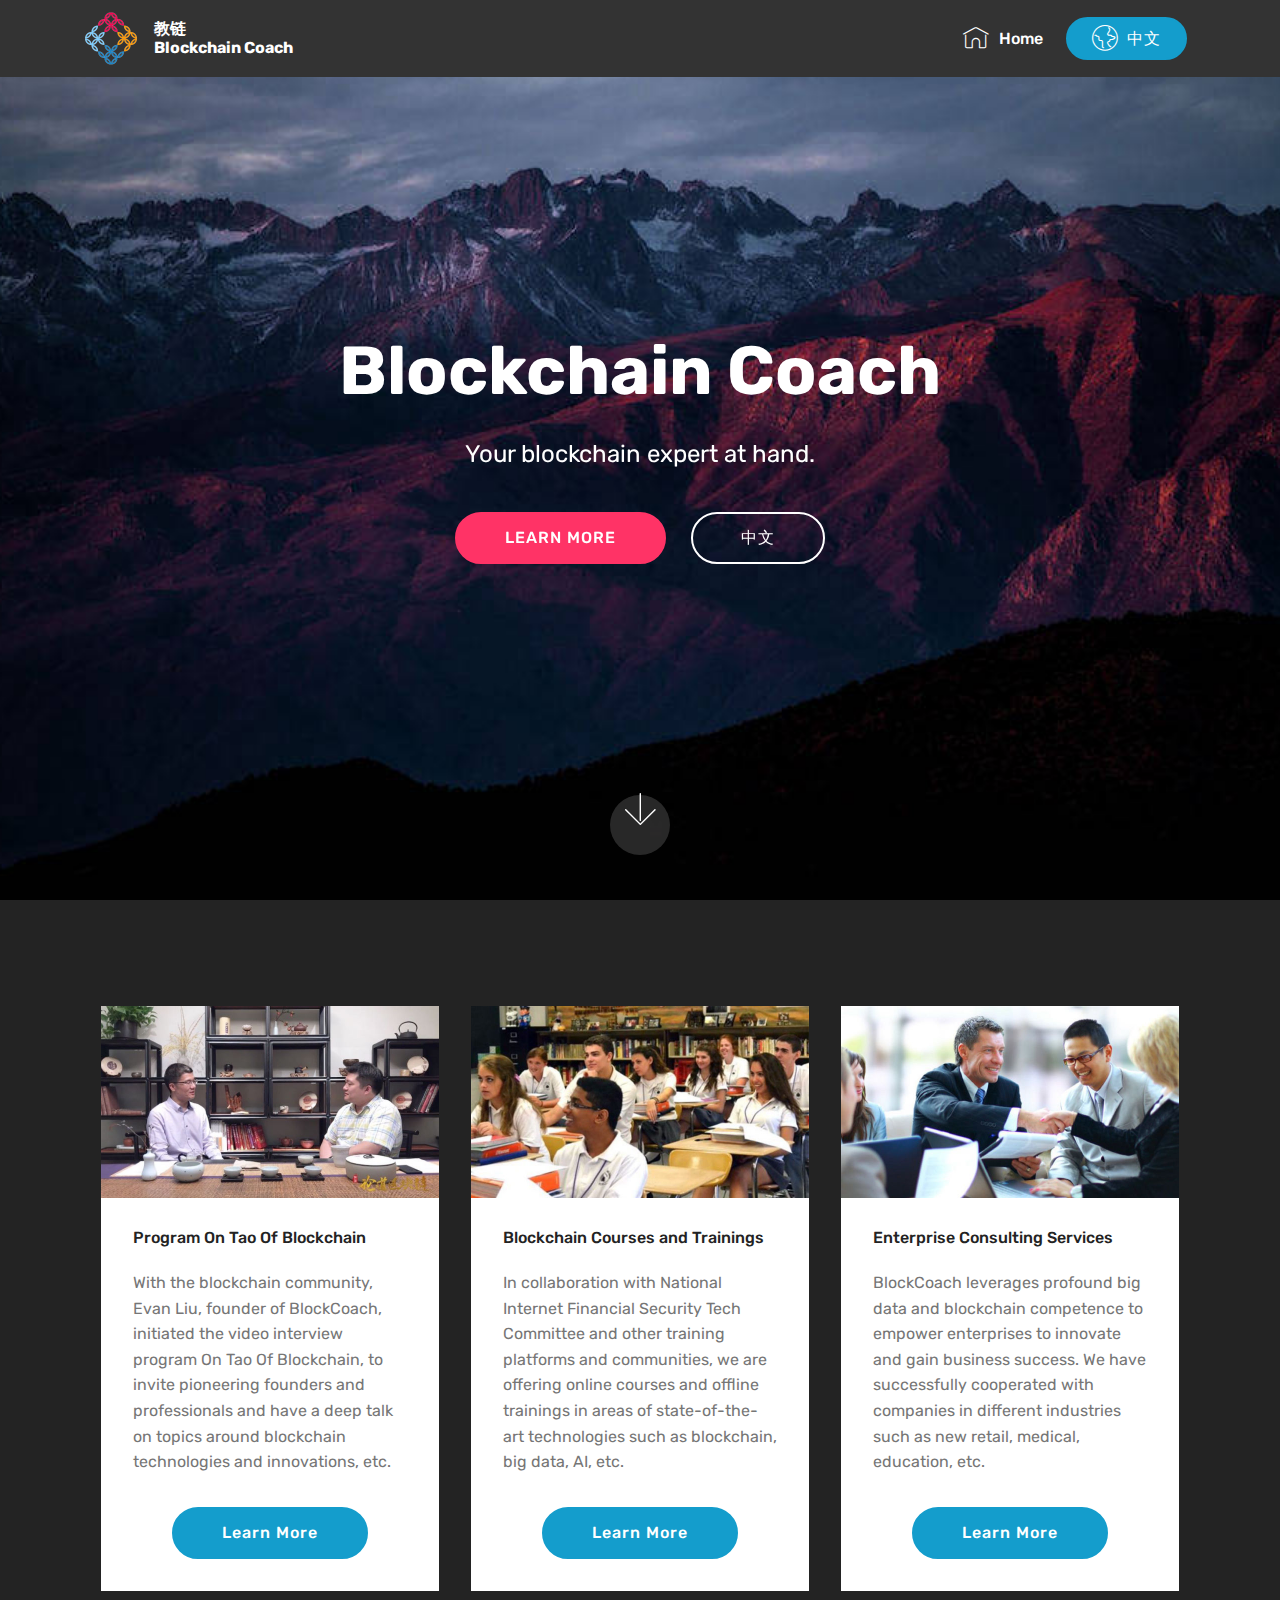
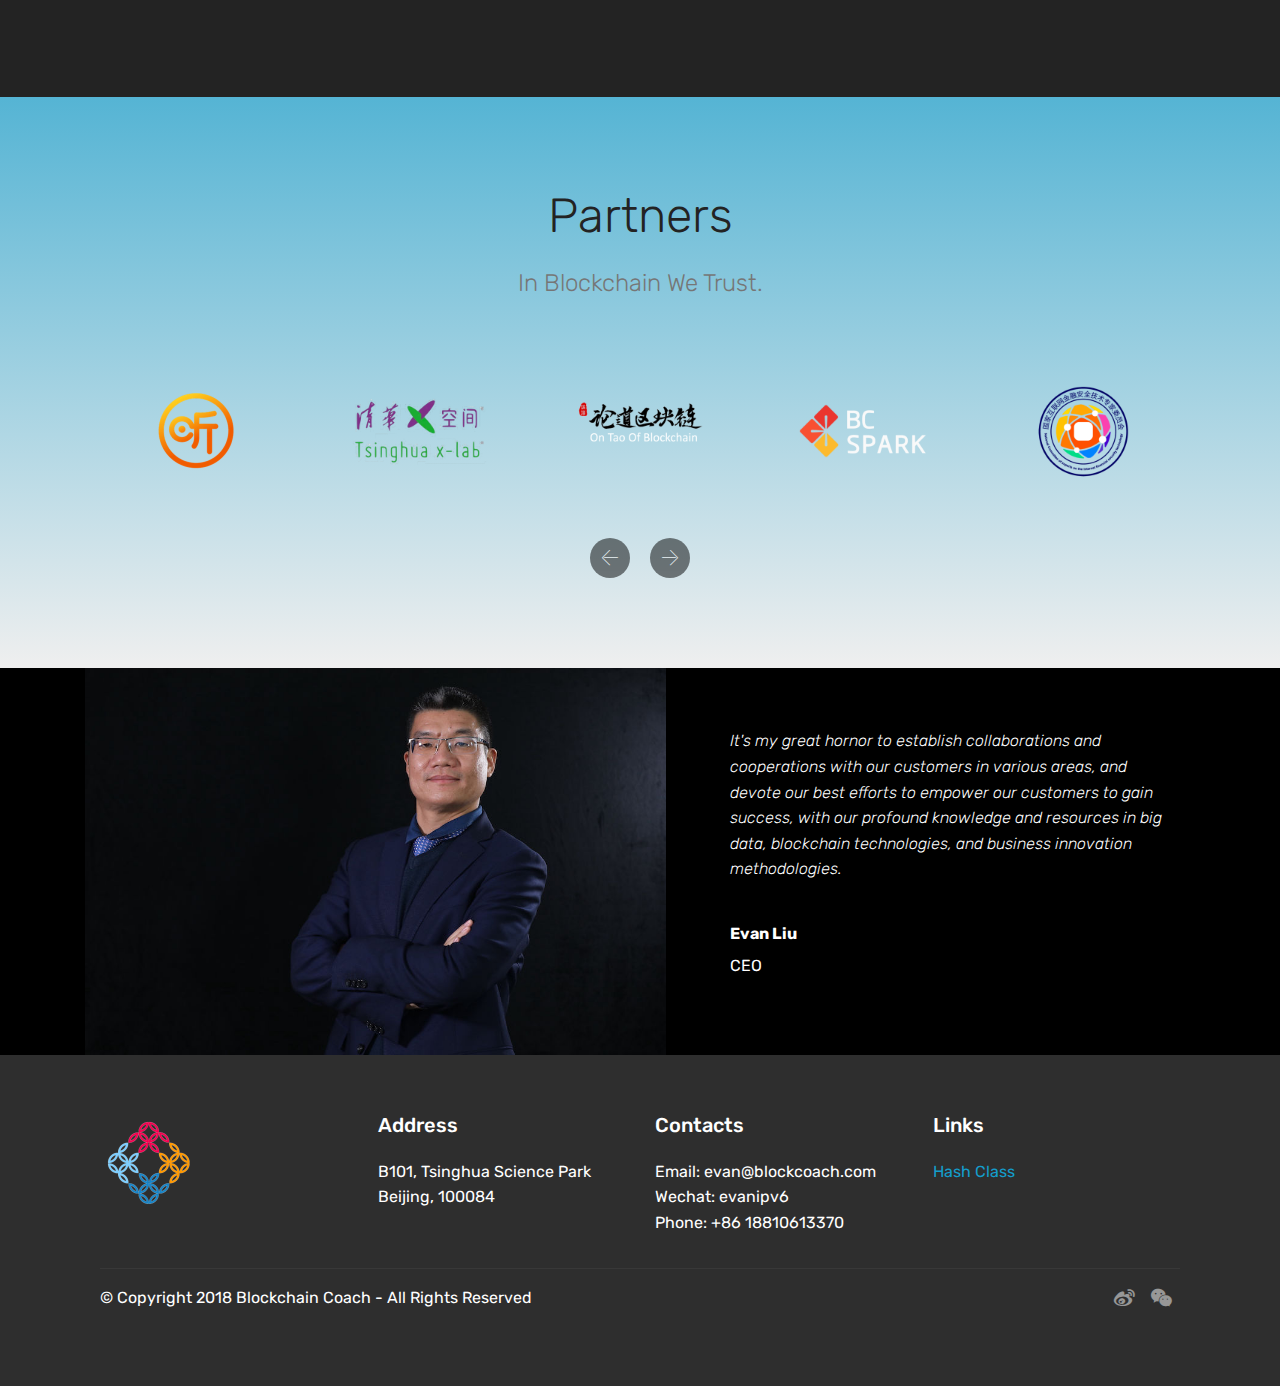
==== index.html @ 4bdc853c "增加肖飒论道访谈" ====
<!DOCTYPE html>
<html >
<head>
  <!-- Site made with Mobirise Website Builder v4.8.8, https://mobirise.com -->
  <meta charset="UTF-8">
  <meta http-equiv="X-UA-Compatible" content="IE=edge">
  <meta name="generator" content="Mobirise v4.8.8, mobirise.com">
  <meta name="viewport" content="width=device-width, initial-scale=1, minimum-scale=1">
  <link rel="shortcut icon" href="assets/images/blockcoach-122x122.png" type="image/x-icon">
  <meta name="description" content="Blockchain Coach">
  <title>BlockCoach</title>
  <link rel="stylesheet" href="assets/web/assets/mobirise-icons/mobirise-icons.css">
  <link rel="stylesheet" href="assets/tether/tether.min.css">
  <link rel="stylesheet" href="assets/bootstrap/css/bootstrap.min.css">
  <link rel="stylesheet" href="assets/bootstrap/css/bootstrap-grid.min.css">
  <link rel="stylesheet" href="assets/bootstrap/css/bootstrap-reboot.min.css">
  <link rel="stylesheet" href="assets/socicon/css/styles.css">
  <link rel="stylesheet" href="assets/dropdown/css/style.css">
  <link rel="stylesheet" href="assets/theme/css/style.css">
  <link rel="stylesheet" href="assets/mobirise/css/mbr-additional.css" type="text/css">
  
  
  
</head>
<body>
  <section class="menu cid-qTkzRZLJNu" once="menu" id="menu1-0">

    

    <nav class="navbar navbar-expand beta-menu navbar-dropdown align-items-center navbar-fixed-top navbar-toggleable-sm">
        <button class="navbar-toggler navbar-toggler-right" type="button" data-toggle="collapse" data-target="#navbarSupportedContent" aria-controls="navbarSupportedContent" aria-expanded="false" aria-label="Toggle navigation">
            <div class="hamburger">
                <span></span>
                <span></span>
                <span></span>
                <span></span>
            </div>
        </button>
        <div class="menu-logo">
            <div class="navbar-brand">
                <span class="navbar-logo">
                    <a href="http://blockcoach.com">
                         <img src="assets/images/blockcoach-122x122.png" alt="BlockCoach" title="" style="height: 3.8rem;">
                    </a>
                </span>
                <span class="navbar-caption-wrap"><a class="navbar-caption text-white display-4" href="http://blockcoach.com">教链<br>Blockchain Coach</a></span>
            </div>
        </div>
        <div class="collapse navbar-collapse" id="navbarSupportedContent">
            <ul class="navbar-nav nav-dropdown" data-app-modern-menu="true"><li class="nav-item">
                    <a class="nav-link link text-white display-4" href="index.html">
                        <span class="mbri-home mbr-iconfont mbr-iconfont-btn"></span>
                        Home</a>
                </li></ul>
            <div class="navbar-buttons mbr-section-btn"><a class="btn btn-sm btn-primary display-4" href="index_cn.html"><span class="mbri-globe mbr-iconfont mbr-iconfont-btn"></span>中文</a></div>
        </div>
    </nav>
</section>

<section class="engine"><a href="https://mobirise.info/p">web templates free download</a></section><section class="cid-qTkA127IK8 mbr-fullscreen mbr-parallax-background" id="header2-1">

    

    

    <div class="container align-center">
        <div class="row justify-content-md-center">
            <div class="mbr-white col-md-10">
                <h1 class="mbr-section-title mbr-bold pb-3 mbr-fonts-style display-1">
                    Blockchain Coach</h1>
                
                <p class="mbr-text pb-3 mbr-fonts-style display-5">
                    Your blockchain expert at hand.<br></p>
                <div class="mbr-section-btn"><a class="btn btn-md btn-secondary display-4" href="more.html">LEARN MORE</a>  <a class="btn btn-md btn-white-outline display-4" href="index_cn.html">中文</a></div>
            </div>
        </div>
    </div>
    <div class="mbr-arrow hidden-sm-down" aria-hidden="true">
        <a href="#next">
            <i class="mbri-down mbr-iconfont"></i>
        </a>
    </div>
</section>

<section class="features3 cid-rcz22Unw4B" id="features3-8">

    

    
    <div class="container">
        <div class="media-container-row">
            <div class="card p-3 col-12 col-md-6 col-lg-4">
                <div class="card-wrapper">
                    <div class="card-img">
                        <img src="assets/images/01ontao-676x384.jpg" alt="Mobirise" title="">
                    </div>
                    <div class="card-box">
                        <h4 class="card-title mbr-fonts-style display-7">Program On Tao Of Blockchain</h4>
                        <p class="mbr-text mbr-fonts-style display-7">With the blockchain community, Evan Liu, founder of BlockCoach, initiated the video interview program On Tao Of Blockchain, to invite pioneering founders and professionals and have a deep talk on topics around blockchain technologies and innovations, etc.</p>
                    </div>
                    <div class="mbr-section-btn text-center"><a href="more.html#content4-12" class="btn btn-primary display-4">
                            Learn More
                        </a></div>
                </div>
            </div>

            <div class="card p-3 col-12 col-md-6 col-lg-4">
                <div class="card-wrapper">
                    <div class="card-img">
                        <img src="assets/images/02training-676x384.jpg" alt="Mobirise" title="">
                    </div>
                    <div class="card-box">
                        <h4 class="card-title mbr-fonts-style display-7">
                            Blockchain Courses and Trainings</h4>
                        <p class="mbr-text mbr-fonts-style display-7">
                            In collaboration with National Internet Financial Security Tech Committee and other training platforms and communities, we are offering online courses and offline trainings in areas of state-of-the-art technologies such as blockchain, big data, AI, etc.</p>
                    </div>
                    <div class="mbr-section-btn text-center"><a href="more.html#content4-10" class="btn btn-primary display-4">
                            Learn More
                        </a></div>
                </div>
            </div>

            <div class="card p-3 col-12 col-md-6 col-lg-4">
                <div class="card-wrapper">
                    <div class="card-img">
                        <img src="assets/images/03enterprise-676x384.jpg" alt="Mobirise" title="">
                    </div>
                    <div class="card-box">
                        <h4 class="card-title mbr-fonts-style display-7">
                            Enterprise Consulting Services</h4>
                        <p class="mbr-text mbr-fonts-style display-7">
                            BlockCoach leverages profound big data and blockchain competence to empower enterprises to innovate and gain business success. We have successfully cooperated with companies in different industries such as new retail, medical, education, etc.</p>
                    </div>
                    <div class="mbr-section-btn text-center"><a href="more.html" class="btn btn-primary display-4">
                            Learn More
                        </a></div>
                </div>
            </div>

            
        </div>
    </div>
</section>

<section class="clients cid-rcyDO55nm2" id="clients-4">
      

    
        <div class="container mb-5">
            <div class="media-container-row">
                <div class="col-12 align-center">
                    <h2 class="mbr-section-title pb-3 mbr-fonts-style display-2">Partners</h2>
                    <h3 class="mbr-section-subtitle mbr-light mbr-fonts-style display-5">
                        In Blockchain We Trust.</h3>
                </div>
            </div>
        </div>

    <div class="container">
        <div class="carousel slide" data-ride="carousel" role="listbox">
            <div class="carousel-inner" data-visible="5">
                
                
                
                
                
            <div class="carousel-item ">
                    <div class="media-container-row">
                        <div class="col-md-12">
                            <div class="wrap-img ">
                                <img src="assets/images/tingting-300x300.png" class="img-responsive clients-img" alt="" title="">
                            </div>
                        </div>
                    </div>
                </div><div class="carousel-item ">
                    <div class="media-container-row">
                        <div class="col-md-12">
                            <div class="wrap-img ">
                                <img src="assets/images/thuxlab-400x400.png" class="img-responsive clients-img" alt="" title="">
                            </div>
                        </div>
                    </div>
                </div><div class="carousel-item ">
                    <div class="media-container-row">
                        <div class="col-md-12">
                            <div class="wrap-img ">
                                <img src="assets/images/ontao-1-400x400.png" class="img-responsive clients-img" alt="" title="">
                            </div>
                        </div>
                    </div>
                </div><div class="carousel-item ">
                    <div class="media-container-row">
                        <div class="col-md-12">
                            <div class="wrap-img ">
                                <img src="assets/images/bcspark-400x400.png" class="img-responsive clients-img" alt="" title="">
                            </div>
                        </div>
                    </div>
                </div><div class="carousel-item ">
                    <div class="media-container-row">
                        <div class="col-md-12">
                            <div class="wrap-img ">
                                <img src="assets/images/ifcert-1-400x400.png" class="img-responsive clients-img" alt="" title="">
                            </div>
                        </div>
                    </div>
                </div></div>
            <div class="carousel-controls">
                <a data-app-prevent-settings="" class="carousel-control carousel-control-prev" role="button" data-slide="prev">
                    <span aria-hidden="true" class="mbri-left mbr-iconfont"></span>
                    <span class="sr-only">Previous</span>
                </a>
                <a data-app-prevent-settings="" class="carousel-control carousel-control-next" role="button" data-slide="next">
                    <span aria-hidden="true" class="mbri-right mbr-iconfont"></span>
                    <span class="sr-only">Next</span>
                </a>
            </div>
        </div>
    </div>
</section>

<section class="testimonials2 cid-rcyYnuJKET" id="testimonials2-6">

    

    

    <div class="container">
        <div class="media-container-row">
            <div class="mbr-figure pr-lg-5" style="width: 130%;">
              <img src="assets/images/evan-960x640.jpg" alt="" title="">
            </div>
            <div class="media-content px-3 align-self-center mbr-white py-2">
                    <p class="mbr-text testimonial-text mbr-fonts-style display-7">It's my great hornor to establish collaborations and cooperations with our customers in various areas, and devote our best efforts to empower our customers to gain success, with our profound knowledge and resources in big data, blockchain technologies, and business innovation methodologies.</p>
                    <p class="mbr-author-name pt-4 mb-2 mbr-fonts-style display-7">
                       Evan Liu</p>
                    <p class="mbr-author-desc mbr-fonts-style display-7">
                       CEO</p>
            </div>
        </div>
    </div>
</section>

<section class="cid-qTkAaeaxX5" id="footer1-2">

    

    

    <div class="container">
        <div class="media-container-row content text-white">
            <div class="col-12 col-md-3">
                <div class="media-wrap">
                    <a href="https://mobirise.com/">
                        <img src="assets/images/blockcoach-192x192.png" alt="Mobirise" title="">
                    </a>
                </div>
            </div>
            <div class="col-12 col-md-3 mbr-fonts-style display-7">
                <h5 class="pb-3">
                    Address
                </h5>
                <p class="mbr-text">B101, Tsinghua Science Park<br>Beijing, 100084</p>
            </div>
            <div class="col-12 col-md-3 mbr-fonts-style display-7">
                <h5 class="pb-3">
                    Contacts
                </h5>
                <p class="mbr-text">
                    Email: evan@blockcoach.com
                    <br>Wechat: evanipv6<br>Phone: +86 18810613370</p>
            </div>
            <div class="col-12 col-md-3 mbr-fonts-style display-7">
                <h5 class="pb-3">
                    Links
                </h5>
                <p class="mbr-text"><a href="https://hashkt.ke.qq.com/">Hash Class</a><br></p>
            </div>
        </div>
        <div class="footer-lower">
            <div class="media-container-row">
                <div class="col-sm-12">
                    <hr>
                </div>
            </div>
            <div class="media-container-row mbr-white">
                <div class="col-sm-6 copyright">
                    <p class="mbr-text mbr-fonts-style display-7">
                        © Copyright 2018 Blockchain Coach - All Rights Reserved
                    </p>
                </div>
                <div class="col-md-6">
                    <div class="social-list align-right">
                        <div class="soc-item">
                            <a href="http://weibo.com/qingyan" target="_blank">
                                <span class="mbr-iconfont mbr-iconfont-social socicon-weibo socicon"></span>
                            </a>
                        </div>
                        <div class="soc-item">
                            <a href="https://mp.weixin.qq.com/s/CL-V1l6Z7elvT5FnzTs03w" target="_blank">
                                <span class="mbr-iconfont mbr-iconfont-social socicon-wechat socicon"></span>
                            </a>
                        </div>
                        
                        
                        
                        
                    </div>
                </div>
            </div>
        </div>
    </div>
</section>


  <script src="assets/web/assets/jquery/jquery.min.js"></script>
  <script src="assets/popper/popper.min.js"></script>
  <script src="assets/tether/tether.min.js"></script>
  <script src="assets/bootstrap/js/bootstrap.min.js"></script>
  <script src="assets/smoothscroll/smooth-scroll.js"></script>
  <script src="assets/touchswipe/jquery.touch-swipe.min.js"></script>
  <script src="assets/parallax/jarallax.min.js"></script>
  <script src="assets/bootstrapcarouselswipe/bootstrap-carousel-swipe.js"></script>
  <script src="assets/mbr-clients-slider/mbr-clients-slider.js"></script>
  <script src="assets/dropdown/js/script.min.js"></script>
  <script src="assets/theme/js/script.js"></script>
  
  
</body>
</html>
---- assets/web/assets/mobirise-icons/mobirise-icons.css ----
@font-face {
  font-family: 'MobiriseIcons';
  src:  url('mobirise-icons.eot?spat4u');
  src:  url('mobirise-icons.eot?spat4u#iefix') format('embedded-opentype'),
    url('mobirise-icons.ttf?spat4u') format('truetype'),
    url('mobirise-icons.woff?spat4u') format('woff'),
    url('mobirise-icons.svg?spat4u#MobiriseIcons') format('svg');
  font-weight: normal;
  font-style: normal;
}

[class^="mbri-"], [class*=" mbri-"] {
  /* use !important to prevent issues with browser extensions that change fonts */
  font-family: MobiriseIcons !important;
  speak: none;
  font-style: normal;
  font-weight: normal;
  font-variant: normal;
  text-transform: none;
  line-height: 1;

  /* Better Font Rendering =========== */
  -webkit-font-smoothing: antialiased;
  -moz-osx-font-smoothing: grayscale;
}

.mbri-add-submenu:before {
  content: "\e900";
}
.mbri-alert:before {
  content: "\e901";
}
.mbri-align-center:before {
  content: "\e902";
}
.mbri-align-justify:before {
  content: "\e903";
}
.mbri-align-left:before {
  content: "\e904";
}
.mbri-align-right:before {
  content: "\e905";
}
.mbri-android:before {
  content: "\e906";
}
.mbri-apple:before {
  content: "\e907";
}
.mbri-arrow-down:before {
  content: "\e908";
}
.mbri-arrow-next:before {
  content: "\e909";
}
.mbri-arrow-prev:before {
  content: "\e90a";
}
.mbri-arrow-up:before {
  content: "\e90b";
}
.mbri-bold:before {
  content: "\e90c";
}
.mbri-bookmark:before {
  content: "\e90d";
}
.mbri-bootstrap:before {
  content: "\e90e";
}
.mbri-briefcase:before {
  content: "\e90f";
}
.mbri-browse:before {
  content: "\e910";
}
.mbri-bulleted-list:before {
  content: "\e911";
}
.mbri-calendar:before {
  content: "\e912";
}
.mbri-camera:before {
  content: "\e913";
}
.mbri-cart-add:before {
  content: "\e914";
}
.mbri-cart-full:before {
  content: "\e915";
}
.mbri-cash:before {
  content: "\e916";
}
.mbri-change-style:before {
  content: "\e917";
}
.mbri-chat:before {
  content: "\e918";
}
.mbri-clock:before {
  content: "\e919";
}
.mbri-close:before {
  content: "\e91a";
}
.mbri-cloud:before {
  content: "\e91b";
}
.mbri-code:before {
  content: "\e91c";
}
.mbri-contact-form:before {
  content: "\e91d";
}
.mbri-credit-card:before {
  content: "\e91e";
}
.mbri-cursor-click:before {
  content: "\e91f";
}
.mbri-cust-feedback:before {
  content: "\e920";
}
.mbri-database:before {
  content: "\e921";
}
.mbri-delivery:before {
  content: "\e922";
}
.mbri-desktop:before {
  content: "\e923";
}
.mbri-devices:before {
  content: "\e924";
}
.mbri-down:before {
  content: "\e925";
}
.mbri-download:before {
  content: "\e989";
}
.mbri-drag-n-drop:before {
  content: "\e927";
}
.mbri-drag-n-drop2:before {
  content: "\e928";
}
.mbri-edit:before {
  content: "\e929";
}
.mbri-edit2:before {
  content: "\e92a";
}
.mbri-error:before {
  content: "\e92b";
}
.mbri-extension:before {
  content: "\e92c";
}
.mbri-features:before {
  content: "\e92d";
}
.mbri-file:before {
  content: "\e92e";
}
.mbri-flag:before {
  content: "\e92f";
}
.mbri-folder:before {
  content: "\e930";
}
.mbri-gift:before {
  content: "\e931";
}
.mbri-github:before {
  content: "\e932";
}
.mbri-globe:before {
  content: "\e933";
}
.mbri-globe-2:before {
  content: "\e934";
}
.mbri-growing-chart:before {
  content: "\e935";
}
.mbri-hearth:before {
  content: "\e936";
}
.mbri-help:before {
  content: "\e937";
}
.mbri-home:before {
  content: "\e938";
}
.mbri-hot-cup:before {
  content: "\e939";
}
.mbri-idea:before {
  content: "\e93a";
}
.mbri-image-gallery:before {
  content: "\e93b";
}
.mbri-image-slider:before {
  content: "\e93c";
}
.mbri-info:before {
  content: "\e93d";
}
.mbri-italic:before {
  content: "\e93e";
}
.mbri-key:before {
  content: "\e93f";
}
.mbri-laptop:before {
  content: "\e940";
}
.mbri-layers:before {
  content: "\e941";
}
.mbri-left-right:before {
  content: "\e942";
}
.mbri-left:before {
  content: "\e943";
}
.mbri-letter:before {
  content: "\e944";
}
.mbri-like:before {
  content: "\e945";
}
.mbri-link:before {
  content: "\e946";
}
.mbri-lock:before {
  content: "\e947";
}
.mbri-login:before {
  content: "\e948";
}
.mbri-logout:before {
  content: "\e949";
}
.mbri-magic-stick:before {
  content: "\e94a";
}
.mbri-map-pin:before {
  content: "\e94b";
}
.mbri-menu:before {
  content: "\e94c";
}
.mbri-mobile:before {
  content: "\e94d";
}
.mbri-mobile2:before {
  content: "\e94e";
}
.mbri-mobirise:before {
  content: "\e94f";
}
.mbri-more-horizontal:before {
  content: "\e950";
}
.mbri-more-vertical:before {
  content: "\e951";
}
.mbri-music:before {
  content: "\e952";
}
.mbri-new-file:before {
  content: "\e953";
}
.mbri-numbered-list:before {
  content: "\e954";
}
.mbri-opened-folder:before {
  content: "\e955";
}
.mbri-pages:before {
  content: "\e956";
}
.mbri-paper-plane:before {
  content: "\e957";
}
.mbri-paperclip:before {
  content: "\e958";
}
.mbri-photo:before {
  content: "\e959";
}
.mbri-photos:before {
  content: "\e95a";
}
.mbri-pin:before {
  content: "\e95b";
}
.mbri-play:before {
  content: "\e95c";
}
.mbri-plus:before {
  content: "\e95d";
}
.mbri-preview:before {
  content: "\e95e";
}
.mbri-print:before {
  content: "\e95f";
}
.mbri-protect:before {
  content: "\e960";
}
.mbri-question:before {
  content: "\e961";
}
.mbri-quote-left:before {
  content: "\e962";
}
.mbri-quote-right:before {
  content: "\e963";
}
.mbri-refresh:before {
  content: "\e964";
}
.mbri-responsive:before {
  content: "\e965";
}
.mbri-right:before {
  content: "\e966";
}
.mbri-rocket:before {
  content: "\e967";
}
.mbri-sad-face:before {
  content: "\e968";
}
.mbri-sale:before {
  content: "\e969";
}
.mbri-save:before {
  content: "\e96a";
}
.mbri-search:before {
  content: "\e96b";
}
.mbri-setting:before {
  content: "\e96c";
}
.mbri-setting2:before {
  content: "\e96d";
}
.mbri-setting3:before {
  content: "\e96e";
}
.mbri-share:before {
  content: "\e96f";
}
.mbri-shopping-bag:before {
  content: "\e970";
}
.mbri-shopping-basket:before {
  content: "\e971";
}
.mbri-shopping-cart:before {
  content: "\e972";
}
.mbri-sites:before {
  content: "\e973";
}
.mbri-smile-face:before {
  content: "\e974";
}
.mbri-speed:before {
  content: "\e975";
}
.mbri-star:before {
  content: "\e976";
}
.mbri-success:before {
  content: "\e977";
}
.mbri-sun:before {
  content: "\e978";
}
.mbri-sun2:before {
  content: "\e979";
}
.mbri-tablet:before {
  content: "\e97a";
}
.mbri-tablet-vertical:before {
  content: "\e97b";
}
.mbri-target:before {
  content: "\e97c";
}
.mbri-timer:before {
  content: "\e97d";
}
.mbri-to-ftp:before {
  content: "\e97e";
}
.mbri-to-local-drive:before {
  content: "\e97f";
}
.mbri-touch-swipe:before {
  content: "\e980";
}
.mbri-touch:before {
  content: "\e981";
}
.mbri-trash:before {
  content: "\e982";
}
.mbri-underline:before {
  content: "\e983";
}
.mbri-unlink:before {
  content: "\e984";
}
.mbri-unlock:before {
  content: "\e985";
}
.mbri-up-down:before {
  content: "\e986";
}
.mbri-up:before {
  content: "\e987";
}
.mbri-update:before {
  content: "\e988";
}
.mbri-upload:before {
 content: "\e926"; 
}
.mbri-user:before {
  content: "\e98a";
}
.mbri-user2:before {
  content: "\e98b";
}
.mbri-users:before {
  content: "\e98c";
}
.mbri-video:before {
  content: "\e98d";
}
.mbri-video-play:before {
  content: "\e98e";
}
.mbri-watch:before {
  content: "\e98f";
}
.mbri-website-theme:before {
  content: "\e990";
}
.mbri-wifi:before {
  content: "\e991";
}
.mbri-windows:before {
  content: "\e992";
}
.mbri-zoom-out:before {
  content: "\e993";
}
.mbri-redo:before {
  content: "\e994";
}
.mbri-undo:before {
  content: "\e995";
}
---- assets/socicon/css/styles.css ----
@charset "UTF-8";

@font-face {
  font-family: "socicon";
  src:url("../fonts/socicon.eot");
  src:url("../fonts/socicon.eot?#iefix") format("embedded-opentype"),
    url("../fonts/socicon.woff") format("woff"),
    url("../fonts/socicon.ttf") format("truetype"),
    url("../fonts/socicon.svg#socicon") format("svg");
  font-weight: normal;
  font-style: normal;

}

[data-icon]:before {
  font-family: "socicon" !important;
  content: attr(data-icon);
  font-style: normal !important;
  font-weight: normal !important;
  font-variant: normal !important;
  text-transform: none !important;
  speak: none;
  line-height: 1;
  -webkit-font-smoothing: antialiased;
  -moz-osx-font-smoothing: grayscale;
}

[class^="socicon-"]:before,
[class*=" socicon-"]:before {
  font-family: "socicon" !important;
  font-style: normal !important;
  font-weight: normal !important;
  font-variant: normal !important;
  text-transform: none !important;
  speak: none;
  line-height: 1;
  -webkit-font-smoothing: antialiased;
  -moz-osx-font-smoothing: grayscale;
}

.socicon-modelmayhem:before {
  content: "\e000";
}
.socicon-mixcloud:before {
  content: "\e001";
}
.socicon-drupal:before {
  content: "\e002";
}
.socicon-swarm:before {
  content: "\e003";
}
.socicon-istock:before {
  content: "\e004";
}
.socicon-yammer:before {
  content: "\e005";
}
.socicon-ello:before {
  content: "\e006";
}
.socicon-stackoverflow:before {
  content: "\e007";
}
.socicon-persona:before {
  content: "\e008";
}
.socicon-triplej:before {
  content: "\e009";
}
.socicon-houzz:before {
  content: "\e00a";
}
.socicon-rss:before {
  content: "\e00b";
}
.socicon-paypal:before {
  content: "\e00c";
}
.socicon-odnoklassniki:before {
  content: "\e00d";
}
.socicon-airbnb:before {
  content: "\e00e";
}
.socicon-periscope:before {
  content: "\e00f";
}
.socicon-outlook:before {
  content: "\e010";
}
.socicon-coderwall:before {
  content: "\e011";
}
.socicon-tripadvisor:before {
  content: "\e012";
}
.socicon-appnet:before {
  content: "\e013";
}
.socicon-goodreads:before {
  content: "\e014";
}
.socicon-tripit:before {
  content: "\e015";
}
.socicon-lanyrd:before {
  content: "\e016";
}
.socicon-slideshare:before {
  content: "\e017";
}
.socicon-buffer:before {
  content: "\e018";
}
.socicon-disqus:before {
  content: "\e019";
}
.socicon-vkontakte:before {
  content: "\e01a";
}
.socicon-whatsapp:before {
  content: "\e01b";
}
.socicon-patreon:before {
  content: "\e01c";
}
.socicon-storehouse:before {
  content: "\e01d";
}
.socicon-pocket:before {
  content: "\e01e";
}
.socicon-mail:before {
  content: "\e01f";
}
.socicon-blogger:before {
  content: "\e020";
}
.socicon-technorati:before {
  content: "\e021";
}
.socicon-reddit:before {
  content: "\e022";
}
.socicon-dribbble:before {
  content: "\e023";
}
.socicon-stumbleupon:before {
  content: "\e024";
}
.socicon-digg:before {
  content: "\e025";
}
.socicon-envato:before {
  content: "\e026";
}
.socicon-behance:before {
  content: "\e027";
}
.socicon-delicious:before {
  content: "\e028";
}
.socicon-deviantart:before {
  content: "\e029";
}
.socicon-forrst:before {
  content: "\e02a";
}
.socicon-play:before {
  content: "\e02b";
}
.socicon-zerply:before {
  content: "\e02c";
}
.socicon-wikipedia:before {
  content: "\e02d";
}
.socicon-apple:before {
  content: "\e02e";
}
.socicon-flattr:before {
  content: "\e02f";
}
.socicon-github:before {
  content: "\e030";
}
.socicon-renren:before {
  content: "\e031";
}
.socicon-friendfeed:before {
  content: "\e032";
}
.socicon-newsvine:before {
  content: "\e033";
}
.socicon-identica:before {
  content: "\e034";
}
.socicon-bebo:before {
  content: "\e035";
}
.socicon-zynga:before {
  content: "\e036";
}
.socicon-steam:before {
  content: "\e037";
}
.socicon-xbox:before {
  content: "\e038";
}
.socicon-windows:before {
  content: "\e039";
}
.socicon-qq:before {
  content: "\e03a";
}
.socicon-douban:before {
  content: "\e03b";
}
.socicon-meetup:before {
  content: "\e03c";
}
.socicon-playstation:before {
  content: "\e03d";
}
.socicon-android:before {
  content: "\e03e";
}
.socicon-snapchat:before {
  content: "\e03f";
}
.socicon-twitter:before {
  content: "\e040";
}
.socicon-facebook:before {
  content: "\e041";
}
.socicon-googleplus:before {
  content: "\e042";
}
.socicon-pinterest:before {
  content: "\e043";
}
.socicon-foursquare:before {
  content: "\e044";
}
.socicon-yahoo:before {
  content: "\e045";
}
.socicon-skype:before {
  content: "\e046";
}
.socicon-yelp:before {
  content: "\e047";
}
.socicon-feedburner:before {
  content: "\e048";
}
.socicon-linkedin:before {
  content: "\e049";
}
.socicon-viadeo:before {
  content: "\e04a";
}
.socicon-xing:before {
  content: "\e04b";
}
.socicon-myspace:before {
  content: "\e04c";
}
.socicon-soundcloud:before {
  content: "\e04d";
}
.socicon-spotify:before {
  content: "\e04e";
}
.socicon-grooveshark:before {
  content: "\e04f";
}
.socicon-lastfm:before {
  content: "\e050";
}
.socicon-youtube:before {
  content: "\e051";
}
.socicon-vimeo:before {
  content: "\e052";
}
.socicon-dailymotion:before {
  content: "\e053";
}
.socicon-vine:before {
  content: "\e054";
}
.socicon-flickr:before {
  content: "\e055";
}
.socicon-500px:before {
  content: "\e056";
}
.socicon-wordpress:before {
  content: "\e058";
}
.socicon-tumblr:before {
  content: "\e059";
}
.socicon-twitch:before {
  content: "\e05a";
}
.socicon-8tracks:before {
  content: "\e05b";
}
.socicon-amazon:before {
  content: "\e05c";
}
.socicon-icq:before {
  content: "\e05d";
}
.socicon-smugmug:before {
  content: "\e05e";
}
.socicon-ravelry:before {
  content: "\e05f";
}
.socicon-weibo:before {
  content: "\e060";
}
.socicon-baidu:before {
  content: "\e061";
}
.socicon-angellist:before {
  content: "\e062";
}
.socicon-ebay:before {
  content: "\e063";
}
.socicon-imdb:before {
  content: "\e064";
}
.socicon-stayfriends:before {
  content: "\e065";
}
.socicon-residentadvisor:before {
  content: "\e066";
}
.socicon-google:before {
  content: "\e067";
}
.socicon-yandex:before {
  content: "\e068";
}
.socicon-sharethis:before {
  content: "\e069";
}
.socicon-bandcamp:before {
  content: "\e06a";
}
.socicon-itunes:before {
  content: "\e06b";
}
.socicon-deezer:before {
  content: "\e06c";
}
.socicon-telegram:before {
  content: "\e06e";
}
.socicon-openid:before {
  content: "\e06f";
}
.socicon-amplement:before {
  content: "\e070";
}
.socicon-viber:before {
  content: "\e071";
}
.socicon-zomato:before {
  content: "\e072";
}
.socicon-draugiem:before {
  content: "\e074";
}
.socicon-endomodo:before {
  content: "\e075";
}
.socicon-filmweb:before {
  content: "\e076";
}
.socicon-stackexchange:before {
  content: "\e077";
}
.socicon-wykop:before {
  content: "\e078";
}
.socicon-teamspeak:before {
  content: "\e079";
}
.socicon-teamviewer:before {
  content: "\e07a";
}
.socicon-ventrilo:before {
  content: "\e07b";
}
.socicon-younow:before {
  content: "\e07c";
}
.socicon-raidcall:before {
  content: "\e07d";
}
.socicon-mumble:before {
  content: "\e07e";
}
.socicon-medium:before {
  content: "\e06d";
}
.socicon-bebee:before {
  content: "\e07f";
}
.socicon-hitbox:before {
  content: "\e080";
}
.socicon-reverbnation:before {
  content: "\e081";
}
.socicon-formulr:before {
  content: "\e082";
}
.socicon-instagram:before {
  content: "\e057";
}
.socicon-battlenet:before {
  content: "\e083";
}
.socicon-chrome:before {
  content: "\e084";
}
.socicon-discord:before {
  content: "\e086";
}
.socicon-issuu:before {
  content: "\e087";
}
.socicon-macos:before {
  content: "\e088";
}
.socicon-firefox:before {
  content: "\e089";
}
.socicon-opera:before {
  content: "\e08d";
}
.socicon-keybase:before {
  content: "\e090";
}
.socicon-alliance:before {
  content: "\e091";
}
.socicon-livejournal:before {
  content: "\e092";
}
.socicon-googlephotos:before {
  content: "\e093";
}
.socicon-horde:before {
  content: "\e094";
}
.socicon-etsy:before {
  content: "\e095";
}
.socicon-zapier:before {
  content: "\e096";
}
.socicon-google-scholar:before {
  content: "\e097";
}
.socicon-researchgate:before {
  content: "\e098";
}
.socicon-wechat:before {
  content: "\e099";
}
.socicon-strava:before {
  content: "\e09a";
}
.socicon-line:before {
  content: "\e09b";
}
.socicon-lyft:before {
  content: "\e09c";
}
.socicon-uber:before {
  content: "\e09d";
}
.socicon-songkick:before {
  content: "\e09e";
}
.socicon-viewbug:before {
  content: "\e09f";
}
.socicon-googlegroups:before {
  content: "\e0a0";
}
.socicon-quora:before {
  content: "\e073";
}
.socicon-diablo:before {
  content: "\e085";
}
.socicon-blizzard:before {
  content: "\e0a1";
}
.socicon-hearthstone:before {
  content: "\e08b";
}
.socicon-heroes:before {
  content: "\e08a";
}
.socicon-overwatch:before {
  content: "\e08c";
}
.socicon-warcraft:before {
  content: "\e08e";
}
.socicon-starcraft:before {
  content: "\e08f";
}
.socicon-beam:before {
  content: "\e0a2";
}
.socicon-curse:before {
  content: "\e0a3";
}
.socicon-player:before {
  content: "\e0a4";
}
.socicon-streamjar:before {
  content: "\e0a5";
}
.socicon-nintendo:before {
  content: "\e0a6";
}
.socicon-hellocoton:before {
  content: "\e0a7";
}
---- assets/dropdown/css/style.css ----
.navbar-dropdown {
  left: 0;
  padding: 0;
  position: absolute;
  right: 0;
  top: 0;
  transition: all 0.45s ease;
  z-index: 1030;
  background: #282828; }
  .navbar-dropdown .navbar-logo {
    margin-right: 0.8rem;
    transition: margin 0.3s ease-in-out;
    vertical-align: middle; }
    .navbar-dropdown .navbar-logo img {
      height: 3.125rem;
      transition: all 0.3s ease-in-out; }
    .navbar-dropdown .navbar-logo.mbr-iconfont {
      font-size: 3.125rem;
      line-height: 3.125rem; }
  .navbar-dropdown .navbar-caption {
    font-weight: 700;
    white-space: normal;
    vertical-align: -4px;
    line-height: 3.125rem !important; }
    .navbar-dropdown .navbar-caption, .navbar-dropdown .navbar-caption:hover {
      color: inherit;
      text-decoration: none; }
  .navbar-dropdown .mbr-iconfont + .navbar-caption {
    vertical-align: -1px; }
  .navbar-dropdown.navbar-fixed-top {
    position: fixed; }
  .navbar-dropdown .navbar-brand span {
    vertical-align: -4px; }
  .navbar-dropdown.bg-color.transparent {
    background: none; }
  .navbar-dropdown.navbar-short .navbar-brand {
    padding: 0.625rem 0; }
    .navbar-dropdown.navbar-short .navbar-brand span {
      vertical-align: -1px; }
  .navbar-dropdown.navbar-short .navbar-caption {
    line-height: 2.375rem !important;
    vertical-align: -2px; }
  .navbar-dropdown.navbar-short .navbar-logo {
    margin-right: 0.5rem; }
    .navbar-dropdown.navbar-short .navbar-logo img {
      height: 2.375rem; }
    .navbar-dropdown.navbar-short .navbar-logo.mbr-iconfont {
      font-size: 2.375rem;
      line-height: 2.375rem; }
  .navbar-dropdown.navbar-short .mbr-table-cell {
    height: 3.625rem; }
  .navbar-dropdown .navbar-close {
    left: 0.6875rem;
    position: fixed;
    top: 0.75rem;
    z-index: 1000; }
  .navbar-dropdown .hamburger-icon {
    content: "";
    display: inline-block;
    vertical-align: middle;
    width: 16px;
    -webkit-box-shadow: 0 -6px 0 1px #282828,0 0 0 1px #282828,0 6px 0 1px #282828;
    -moz-box-shadow: 0 -6px 0 1px #282828,0 0 0 1px #282828,0 6px 0 1px #282828;
    box-shadow: 0 -6px 0 1px #282828,0 0 0 1px #282828,0 6px 0 1px #282828; }

.dropdown-menu .dropdown-toggle[data-toggle="dropdown-submenu"]::after {
  border-bottom: 0.35em solid transparent;
  border-left: 0.35em solid;
  border-right: 0;
  border-top: 0.35em solid transparent;
  margin-left: 0.3rem; }

.dropdown-menu .dropdown-item:focus {
  outline: 0; }

.nav-dropdown {
  font-size: 0.75rem;
  font-weight: 500;
  height: auto !important; }
  .nav-dropdown .nav-btn {
    padding-left: 1rem; }
  .nav-dropdown .link {
    margin: .667em 1.667em;
    font-weight: 500;
    padding: 0;
    transition: color .2s ease-in-out; }
    .nav-dropdown .link.dropdown-toggle {
      margin-right: 2.583em; }
      .nav-dropdown .link.dropdown-toggle::after {
        margin-left: .25rem;
        border-top: 0.35em solid;
        border-right: 0.35em solid transparent;
        border-left: 0.35em solid transparent;
        border-bottom: 0; }
      .nav-dropdown .link.dropdown-toggle[aria-expanded="true"] {
        margin: 0;
        padding: 0.667em 3.263em  0.667em 1.667em; }
  .nav-dropdown .link::after,
  .nav-dropdown .dropdown-item::after {
    color: inherit; }
  .nav-dropdown .btn {
    font-size: 0.75rem;
    font-weight: 700;
    letter-spacing: 0;
    margin-bottom: 0;
    padding-left: 1.25rem;
    padding-right: 1.25rem; }
  .nav-dropdown .dropdown-menu {
    border-radius: 0;
    border: 0;
    left: 0;
    margin: 0;
    padding-bottom: 1.25rem;
    padding-top: 1.25rem;
    position: relative; }
  .nav-dropdown .dropdown-submenu {
    margin-left: 0.125rem;
    top: 0; }
  .nav-dropdown .dropdown-item {
    font-weight: 500;
    line-height: 2;
    padding: 0.3846em 4.615em 0.3846em 1.5385em;
    position: relative;
    transition: color .2s ease-in-out, background-color .2s ease-in-out; }
    .nav-dropdown .dropdown-item::after {
      margin-top: -0.3077em;
      position: absolute;
      right: 1.1538em;
      top: 50%; }
    .nav-dropdown .dropdown-item:focus, .nav-dropdown .dropdown-item:hover {
      background: none; }

@media (max-width: 767px) {
  .nav-dropdown.navbar-toggleable-sm {
    bottom: 0;
    display: none;
    left: 0;
    overflow-x: hidden;
    position: fixed;
    top: 0;
    transform: translateX(-100%);
    -ms-transform: translateX(-100%);
    -webkit-transform: translateX(-100%);
    width: 18.75rem;
    z-index: 999; } }
.nav-dropdown.navbar-toggleable-xl {
  bottom: 0;
  display: none;
  left: 0;
  overflow-x: hidden;
  position: fixed;
  top: 0;
  transform: translateX(-100%);
  -ms-transform: translateX(-100%);
  -webkit-transform: translateX(-100%);
  width: 18.75rem;
  z-index: 999; }

.nav-dropdown-sm {
  display: block !important;
  overflow-x: hidden;
  overflow: auto;
  padding-top: 3.875rem; }
  .nav-dropdown-sm::after {
    content: "";
    display: block;
    height: 3rem;
    width: 100%; }
  .nav-dropdown-sm.collapse.in ~ .navbar-close {
    display: block !important; }
  .nav-dropdown-sm.collapsing, .nav-dropdown-sm.collapse.in {
    transform: translateX(0);
    -ms-transform: translateX(0);
    -webkit-transform: translateX(0);
    transition: all 0.25s ease-out;
    -webkit-transition: all 0.25s ease-out;
    background: #282828; }
  .nav-dropdown-sm.collapsing[aria-expanded="false"] {
    transform: translateX(-100%);
    -ms-transform: translateX(-100%);
    -webkit-transform: translateX(-100%); }
  .nav-dropdown-sm .nav-item {
    display: block;
    margin-left: 0 !important;
    padding-left: 0; }
  .nav-dropdown-sm .link,
  .nav-dropdown-sm .dropdown-item {
    border-top: 1px dotted rgba(255, 255, 255, 0.1);
    font-size: 0.8125rem;
    line-height: 1.6;
    margin: 0 !important;
    padding: 0.875rem 2.4rem 0.875rem 1.5625rem !important;
    position: relative;
    white-space: normal; }
    .nav-dropdown-sm .link:focus, .nav-dropdown-sm .link:hover,
    .nav-dropdown-sm .dropdown-item:focus,
    .nav-dropdown-sm .dropdown-item:hover {
      background: rgba(0, 0, 0, 0.2) !important;
      color: #c0a375; }
  .nav-dropdown-sm .nav-btn {
    position: relative;
    padding: 1.5625rem 1.5625rem 0 1.5625rem; }
    .nav-dropdown-sm .nav-btn::before {
      border-top: 1px dotted rgba(255, 255, 255, 0.1);
      content: "";
      left: 0;
      position: absolute;
      top: 0;
      width: 100%; }
    .nav-dropdown-sm .nav-btn + .nav-btn {
      padding-top: 0.625rem; }
      .nav-dropdown-sm .nav-btn + .nav-btn::before {
        display: none; }
  .nav-dropdown-sm .btn {
    padding: 0.625rem 0; }
  .nav-dropdown-sm .dropdown-toggle[data-toggle="dropdown-submenu"]::after {
    margin-left: .25rem;
    border-top: 0.35em solid;
    border-right: 0.35em solid transparent;
    border-left: 0.35em solid transparent;
    border-bottom: 0; }
  .nav-dropdown-sm .dropdown-toggle[data-toggle="dropdown-submenu"][aria-expanded="true"]::after {
    border-top: 0;
    border-right: 0.35em solid transparent;
    border-left: 0.35em solid transparent;
    border-bottom: 0.35em solid; }
  .nav-dropdown-sm .dropdown-menu {
    margin: 0;
    padding: 0;
    position: relative;
    top: 0;
    left: 0;
    width: 100%;
    border: 0;
    float: none;
    border-radius: 0;
    background: none; }
  .nav-dropdown-sm .dropdown-submenu {
    left: 100%;
    margin-left: 0.125rem;
    margin-top: -1.25rem;
    top: 0; }

.navbar-toggleable-sm .nav-dropdown .dropdown-menu {
  position: absolute; }

.navbar-toggleable-sm .nav-dropdown .dropdown-submenu {
  left: 100%;
  margin-left: 0.125rem;
  margin-top: -1.25rem;
  top: 0; }

.navbar-toggleable-sm.opened .nav-dropdown .dropdown-menu {
  position: relative; }

.navbar-toggleable-sm.opened .nav-dropdown .dropdown-submenu {
  left: 0;
  margin-left: 00rem;
  margin-top: 0rem;
  top: 0; }

.is-builder .nav-dropdown.collapsing {
  transition: none !important; }

/*# sourceMappingURL=style.css.map */
---- assets/theme/css/style.css ----
/*!
 * Mobirise v4 theme (https://mobirise.com/)
 * Copyright 2017 Mobirise
 */
section {
  background-color: #eeeeee; }

section,
.container,
.container-fluid {
  position: relative;
  word-wrap: break-word; }

a.mbr-iconfont:hover {
  text-decoration: none; }

.article .lead p, .article .lead ul, .article .lead ol, .article .lead pre, .article .lead blockquote {
  margin-bottom: 0; }

a {
  font-style: normal;
  font-weight: 400;
  cursor: pointer; }
  a, a:hover {
    text-decoration: none; }

figure {
  margin-bottom: 0; }

body {
  color: #232323; }

h1, h2, h3, h4, h5, h6,
.h1, .h2, .h3, .h4, .h5, .h6,
.display-1, .display-2, .display-3, .display-4 {
  line-height: 1;
  word-break: break-word;
  word-wrap: break-word; }

b, strong {
  font-weight: bold; }

blockquote {
  padding: 10px 0 10px 20px;
  position: relative;
  border-left: 2px solid;
  border-color: #ff3366; }

input:-webkit-autofill, input:-webkit-autofill:hover, input:-webkit-autofill:focus, input:-webkit-autofill:active {
  transition-delay: 9999s;
  transition-property: background-color, color; }

textarea[type="hidden"] {
  display: none; }

body {
  position: relative; }

section {
  background-position: 50% 50%;
  background-repeat: no-repeat;
  background-size: cover; }
  section .mbr-background-video,
  section .mbr-background-video-preview {
    position: absolute;
    bottom: 0;
    left: 0;
    right: 0;
    top: 0; }

.hidden {
  visibility: hidden; }

.mbr-z-index20 {
  z-index: 20; }

/*! Base colors */
.mbr-white {
  color: #ffffff; }

.mbr-black {
  color: #000000; }

.mbr-bg-white {
  background-color: #ffffff; }

.mbr-bg-black {
  background-color: #000000; }

/*! Text-aligns */
.align-left {
  text-align: left; }

.align-center {
  text-align: center; }

.align-right {
  text-align: right; }

@media (max-width: 767px) {
  .align-left, .align-center, .align-right, .mbr-section-btn, .mbr-section-title {
    text-align: center; } }
/*! Font-weight  */
.mbr-light {
  font-weight: 300; }

.mbr-regular {
  font-weight: 400; }

.mbr-semibold {
  font-weight: 500; }

.mbr-bold {
  font-weight: 700; }

/*! Media  */
.media-size-item {
  -webkit-flex: 1 1 auto;
  -moz-flex: 1 1 auto;
  -ms-flex: 1 1 auto;
  -o-flex: 1 1 auto;
  flex: 1 1 auto; }

.media-content {
  -webkit-flex-basis: 100%;
  flex-basis: 100%; }

.media-container-row {
  display: -ms-flexbox;
  display: -webkit-flex;
  display: flex;
  -webkit-flex-direction: row;
  -ms-flex-direction: row;
  flex-direction: row;
  -webkit-flex-wrap: wrap;
  -ms-flex-wrap: wrap;
  flex-wrap: wrap;
  -webkit-justify-content: center;
  -ms-flex-pack: center;
  justify-content: center;
  -webkit-align-content: center;
  -ms-flex-line-pack: center;
  align-content: center;
  -webkit-align-items: start;
  -ms-flex-align: start;
  align-items: start; }
  .media-container-row .media-size-item {
    width: 400px; }

.media-container-column {
  display: -ms-flexbox;
  display: -webkit-flex;
  display: flex;
  -webkit-flex-direction: column;
  -ms-flex-direction: column;
  flex-direction: column;
  -webkit-flex-wrap: wrap;
  -ms-flex-wrap: wrap;
  flex-wrap: wrap;
  -webkit-justify-content: center;
  -ms-flex-pack: center;
  justify-content: center;
  -webkit-align-content: center;
  -ms-flex-line-pack: center;
  align-content: center;
  -webkit-align-items: stretch;
  -ms-flex-align: stretch;
  align-items: stretch; }
  .media-container-column > * {
    width: 100%; }

@media (min-width: 992px) {
  .media-container-row {
    -webkit-flex-wrap: nowrap;
    -ms-flex-wrap: nowrap;
    flex-wrap: nowrap; } }
figure {
  overflow: hidden; }

figure[mbr-media-size] {
  transition: width 0.1s; }

.mbr-figure img, .mbr-figure iframe {
  display: block;
  width: 100%; }

.card {
  background-color: transparent;
  border: none; }

.card-img {
  text-align: center;
  flex-shrink: 0;
  -webkit-flex-shrink: 0; }

.media {
  max-width: 100%;
  margin: 0 auto; }

.mbr-figure {
  -ms-flex-item-align: center;
  -ms-grid-row-align: center;
  -webkit-align-self: center;
  align-self: center; }

.media-container > div {
  max-width: 100%; }

.mbr-figure img, .card-img img {
  width: 100%; }

@media (max-width: 991px) {
  .media-size-item {
    width: auto !important; }

  .media {
    width: auto; }

  .mbr-figure {
    width: 100% !important; } }
/*! Buttons */
.mbr-section-btn {
  margin-left: -.25rem;
  margin-right: -.25rem;
  font-size: 0; }

nav .mbr-section-btn {
  margin-left: 0rem;
  margin-right: 0rem; }

/*! Btn icon margin */
.btn .mbr-iconfont, .btn.btn-sm .mbr-iconfont {
  cursor: pointer;
  margin-right: 0.5rem; }

.btn.btn-md .mbr-iconfont, .btn.btn-md .mbr-iconfont {
  margin-right: 0.8rem; }

.mbr-regular {
  font-weight: 400; }

.mbr-semibold {
  font-weight: 500; }

.mbr-bold {
  font-weight: 700; }

[type="submit"] {
  -webkit-appearance: none; }

/*! Full-screen */
.mbr-fullscreen .mbr-overlay {
  min-height: 100vh; }

.mbr-fullscreen {
  display: flex;
  display: -webkit-flex;
  display: -moz-flex;
  display: -ms-flex;
  display: -o-flex;
  align-items: center;
  -webkit-align-items: center;
  min-height: 100vh;
  padding-top: 3rem;
  padding-bottom: 3rem; }

/*! Map */
.map {
  height: 25rem;
  position: relative; }
  .map iframe {
    width: 100%;
    height: 100%; }

/* Form */
.form-asterisk {
  font-family: initial;
  position: absolute;
  top: -2px;
  font-weight: normal; }

/*! Scroll to top arrow */
.mbr-arrow-up {
  bottom: 25px;
  right: 90px;
  position: fixed;
  text-align: right;
  z-index: 5000;
  color: #ffffff;
  font-size: 32px;
  transform: rotate(180deg);
  -webkit-transform: rotate(180deg); }

.mbr-arrow-up a {
  background: rgba(0, 0, 0, 0.2);
  border-radius: 3px;
  color: #fff;
  display: inline-block;
  height: 60px;
  width: 60px;
  outline-style: none !important;
  position: relative;
  text-decoration: none;
  transition: all .3s ease-in-out;
  cursor: pointer;
  text-align: center; }
  .mbr-arrow-up a:hover {
    background-color: rgba(0, 0, 0, 0.4); }
  .mbr-arrow-up a i {
    line-height: 60px; }

.mbr-arrow-up-icon {
  display: block;
  color: #fff; }

.mbr-arrow-up-icon::before {
  content: "\203a";
  display: inline-block;
  font-family: serif;
  font-size: 32px;
  line-height: 1;
  font-style: normal;
  position: relative;
  top: 6px;
  left: -4px;
  -webkit-transform: rotate(-90deg);
  transform: rotate(-90deg); }

/*! Arrow Down */
.mbr-arrow {
  position: absolute;
  bottom: 45px;
  left: 50%;
  width: 60px;
  height: 60px;
  cursor: pointer;
  background-color: rgba(80, 80, 80, 0.5);
  border-radius: 50%;
  -webkit-transform: translateX(-50%);
  transform: translateX(-50%); }
  .mbr-arrow > a {
    display: inline-block;
    text-decoration: none;
    outline-style: none;
    -webkit-animation: arrowdown 1.7s ease-in-out infinite;
    animation: arrowdown 1.7s ease-in-out infinite; }
    .mbr-arrow > a > i {
      position: absolute;
      top: -2px;
      left: 15px;
      font-size: 2rem; }

@keyframes arrowdown {
  0% {
    transform: translateY(0px);
    -webkit-transform: translateY(0px); }
  50% {
    transform: translateY(-5px);
    -webkit-transform: translateY(-5px); }
  100% {
    transform: translateY(0px);
    -webkit-transform: translateY(0px); } }
@-webkit-keyframes arrowdown {
  0% {
    transform: translateY(0px);
    -webkit-transform: translateY(0px); }
  50% {
    transform: translateY(-5px);
    -webkit-transform: translateY(-5px); }
  100% {
    transform: translateY(0px);
    -webkit-transform: translateY(0px); } }
@media (max-width: 500px) {
  .mbr-arrow-up {
    left: 50%;
    right: auto;
    transform: translateX(-50%) rotate(180deg);
    -webkit-transform: translateX(-50%) rotate(180deg); } }
/*Gradients animation*/
@keyframes gradient-animation {
  from {
    background-position: 0% 100%;
    animation-timing-function: ease-in-out; }
  to {
    background-position: 100% 0%;
    animation-timing-function: ease-in-out; } }
@-webkit-keyframes gradient-animation {
  from {
    background-position: 0% 100%;
    animation-timing-function: ease-in-out; }
  to {
    background-position: 100% 0%;
    animation-timing-function: ease-in-out; } }
.bg-gradient {
  background-size: 200% 200%;
  animation: gradient-animation 5s infinite alternate;
  -webkit-animation: gradient-animation 5s infinite alternate; }

.menu .navbar-brand {
  display: -webkit-flex; }
  .menu .navbar-brand span {
    display: flex;
    display: -webkit-flex; }
  .menu .navbar-brand .navbar-caption-wrap {
    display: -webkit-flex; }
  .menu .navbar-brand .navbar-logo img {
    display: -webkit-flex; }
@media (min-width: 768px) and (max-width: 991px) {
  .menu .navbar-toggleable-sm .navbar-nav {
    display: -webkit-box;
    display: -webkit-flex;
    display: -ms-flexbox; } }
@media (min-width: 992px) {
  .menu .navbar-nav.nav-dropdown {
    display: -webkit-flex; }
  .menu .navbar-toggleable-sm .navbar-collapse {
    display: -webkit-flex !important; } }
@media (max-width: 767px) {
  .menu .navbar-collapse {
    overflow-y: auto;
    max-height: 80vh; }
  .menu .dropdown-menu {
    max-height: 60vh;
    overflow-y: auto; } }

.navbar {
  display: -webkit-flex;
  -webkit-flex-wrap: wrap;
  -webkit-align-items: center;
  -webkit-justify-content: space-between; }

.navbar-collapse {
  -webkit-flex-basis: 100%;
  -webkit-flex-grow: 1;
  -webkit-align-items: center; }

.nav-dropdown .link {
  padding: .667em 1.667em !important;
  margin: 0 !important; }

.nav {
  display: -webkit-flex;
  -webkit-flex-wrap: wrap; }

.row {
  display: -webkit-flex;
  -webkit-flex-wrap: wrap; }

.justify-content-center {
  -webkit-justify-content: center; }

.form-inline {
  display: -webkit-flex;
  -webkit-flex-flow: row wrap;
  -webkit-align-items: center; }

.card-wrapper {
  -webkit-flex: 1; }

.carousel-control {
  z-index: 10;
  display: -webkit-flex;
  -webkit-align-items: center;
  -webkit-justify-content: center; }

.carousel-controls {
  display: -webkit-flex; }

.media {
  display: -webkit-flex; }

/*# sourceMappingURL=style.css.map */
.engine {
	position: absolute;
	text-indent: -2400px;
	text-align: center;
	padding: 0;
	top: 0;
	left: -2400px;
}
---- assets/mobirise/css/mbr-additional.css ----
@import url(https://fonts.googleapis.com/css?family=Rubik:300,300i,400,400i,500,500i,700,700i,900,900i);





body {
  font-style: normal;
  line-height: 1.5;
}
.mbr-section-title {
  font-style: normal;
  line-height: 1.2;
}
.mbr-section-subtitle {
  line-height: 1.3;
}
.mbr-text {
  font-style: normal;
  line-height: 1.6;
}
.display-1 {
  font-family: 'Rubik', sans-serif;
  font-size: 4.25rem;
}
.display-1 > .mbr-iconfont {
  font-size: 6.8rem;
}
.display-2 {
  font-family: 'Rubik', sans-serif;
  font-size: 3rem;
}
.display-2 > .mbr-iconfont {
  font-size: 4.8rem;
}
.display-4 {
  font-family: 'Rubik', sans-serif;
  font-size: 1rem;
}
.display-4 > .mbr-iconfont {
  font-size: 1.6rem;
}
.display-5 {
  font-family: 'Rubik', sans-serif;
  font-size: 1.5rem;
}
.display-5 > .mbr-iconfont {
  font-size: 2.4rem;
}
.display-7 {
  font-family: 'Rubik', sans-serif;
  font-size: 1rem;
}
.display-7 > .mbr-iconfont {
  font-size: 1.6rem;
}
/* ---- Fluid typography for mobile devices ---- */
/* 1.4 - font scale ratio ( bootstrap == 1.42857 ) */
/* 100vw - current viewport width */
/* (48 - 20)  48 == 48rem == 768px, 20 == 20rem == 320px(minimal supported viewport) */
/* 0.65 - min scale variable, may vary */
@media (max-width: 768px) {
  .display-1 {
    font-size: 3.4rem;
    font-size: calc( 2.1374999999999997rem + (4.25 - 2.1374999999999997) * ((100vw - 20rem) / (48 - 20)));
    line-height: calc( 1.4 * (2.1374999999999997rem + (4.25 - 2.1374999999999997) * ((100vw - 20rem) / (48 - 20))));
  }
  .display-2 {
    font-size: 2.4rem;
    font-size: calc( 1.7rem + (3 - 1.7) * ((100vw - 20rem) / (48 - 20)));
    line-height: calc( 1.4 * (1.7rem + (3 - 1.7) * ((100vw - 20rem) / (48 - 20))));
  }
  .display-4 {
    font-size: 0.8rem;
    font-size: calc( 1rem + (1 - 1) * ((100vw - 20rem) / (48 - 20)));
    line-height: calc( 1.4 * (1rem + (1 - 1) * ((100vw - 20rem) / (48 - 20))));
  }
  .display-5 {
    font-size: 1.2rem;
    font-size: calc( 1.175rem + (1.5 - 1.175) * ((100vw - 20rem) / (48 - 20)));
    line-height: calc( 1.4 * (1.175rem + (1.5 - 1.175) * ((100vw - 20rem) / (48 - 20))));
  }
}
/* Buttons */
.btn {
  font-weight: 500;
  border-width: 2px;
  font-style: normal;
  letter-spacing: 1px;
  margin: .4rem .8rem;
  white-space: normal;
  -webkit-transition: all 0.3s ease-in-out;
  -moz-transition: all 0.3s ease-in-out;
  transition: all 0.3s ease-in-out;
  display: inline-flex;
  align-items: center;
  justify-content: center;
  word-break: break-word;
  -webkit-align-items: center;
  -webkit-justify-content: center;
  display: -webkit-inline-flex;
  padding: 1rem 3rem;
  border-radius: 3px;
}
.btn-sm {
  font-weight: 500;
  letter-spacing: 1px;
  -webkit-transition: all 0.3s ease-in-out;
  -moz-transition: all 0.3s ease-in-out;
  transition: all 0.3s ease-in-out;
  padding: 0.6rem 1.5rem;
  border-radius: 3px;
}
.btn-md {
  font-weight: 500;
  letter-spacing: 1px;
  margin: .4rem .8rem !important;
  -webkit-transition: all 0.3s ease-in-out;
  -moz-transition: all 0.3s ease-in-out;
  transition: all 0.3s ease-in-out;
  padding: 1rem 3rem;
  border-radius: 3px;
}
.btn-lg {
  font-weight: 500;
  letter-spacing: 1px;
  margin: .4rem .8rem !important;
  -webkit-transition: all 0.3s ease-in-out;
  -moz-transition: all 0.3s ease-in-out;
  transition: all 0.3s ease-in-out;
  padding: 1.2rem 3.2rem;
  border-radius: 3px;
}
.bg-primary {
  background-color: #149dcc !important;
}
.bg-success {
  background-color: #f7ed4a !important;
}
.bg-info {
  background-color: #82786e !important;
}
.bg-warning {
  background-color: #879a9f !important;
}
.bg-danger {
  background-color: #b1a374 !important;
}
.btn-primary,
.btn-primary:active {
  background-color: #149dcc !important;
  border-color: #149dcc !important;
  color: #ffffff !important;
}
.btn-primary:hover,
.btn-primary:focus,
.btn-primary.focus,
.btn-primary.active {
  color: #ffffff !important;
  background-color: #0d6786 !important;
  border-color: #0d6786 !important;
}
.btn-primary.disabled,
.btn-primary:disabled {
  color: #ffffff !important;
  background-color: #0d6786 !important;
  border-color: #0d6786 !important;
}
.btn-secondary,
.btn-secondary:active {
  background-color: #ff3366 !important;
  border-color: #ff3366 !important;
  color: #ffffff !important;
}
.btn-secondary:hover,
.btn-secondary:focus,
.btn-secondary.focus,
.btn-secondary.active {
  color: #ffffff !important;
  background-color: #e50039 !important;
  border-color: #e50039 !important;
}
.btn-secondary.disabled,
.btn-secondary:disabled {
  color: #ffffff !important;
  background-color: #e50039 !important;
  border-color: #e50039 !important;
}
.btn-info,
.btn-info:active {
  background-color: #82786e !important;
  border-color: #82786e !important;
  color: #ffffff !important;
}
.btn-info:hover,
.btn-info:focus,
.btn-info.focus,
.btn-info.active {
  color: #ffffff !important;
  background-color: #59524b !important;
  border-color: #59524b !important;
}
.btn-info.disabled,
.btn-info:disabled {
  color: #ffffff !important;
  background-color: #59524b !important;
  border-color: #59524b !important;
}
.btn-success,
.btn-success:active {
  background-color: #f7ed4a !important;
  border-color: #f7ed4a !important;
  color: #3f3c03 !important;
}
.btn-success:hover,
.btn-success:focus,
.btn-success.focus,
.btn-success.active {
  color: #3f3c03 !important;
  background-color: #eadd0a !important;
  border-color: #eadd0a !important;
}
.btn-success.disabled,
.btn-success:disabled {
  color: #3f3c03 !important;
  background-color: #eadd0a !important;
  border-color: #eadd0a !important;
}
.btn-warning,
.btn-warning:active {
  background-color: #879a9f !important;
  border-color: #879a9f !important;
  color: #ffffff !important;
}
.btn-warning:hover,
.btn-warning:focus,
.btn-warning.focus,
.btn-warning.active {
  color: #ffffff !important;
  background-color: #617479 !important;
  border-color: #617479 !important;
}
.btn-warning.disabled,
.btn-warning:disabled {
  color: #ffffff !important;
  background-color: #617479 !important;
  border-color: #617479 !important;
}
.btn-danger,
.btn-danger:active {
  background-color: #b1a374 !important;
  border-color: #b1a374 !important;
  color: #ffffff !important;
}
.btn-danger:hover,
.btn-danger:focus,
.btn-danger.focus,
.btn-danger.active {
  color: #ffffff !important;
  background-color: #8b7d4e !important;
  border-color: #8b7d4e !important;
}
.btn-danger.disabled,
.btn-danger:disabled {
  color: #ffffff !important;
  background-color: #8b7d4e !important;
  border-color: #8b7d4e !important;
}
.btn-white {
  color: #333333 !important;
}
.btn-white,
.btn-white:active {
  background-color: #ffffff !important;
  border-color: #ffffff !important;
  color: #808080 !important;
}
.btn-white:hover,
.btn-white:focus,
.btn-white.focus,
.btn-white.active {
  color: #808080 !important;
  background-color: #d9d9d9 !important;
  border-color: #d9d9d9 !important;
}
.btn-white.disabled,
.btn-white:disabled {
  color: #808080 !important;
  background-color: #d9d9d9 !important;
  border-color: #d9d9d9 !important;
}
.btn-black,
.btn-black:active {
  background-color: #333333 !important;
  border-color: #333333 !important;
  color: #ffffff !important;
}
.btn-black:hover,
.btn-black:focus,
.btn-black.focus,
.btn-black.active {
  color: #ffffff !important;
  background-color: #0d0d0d !important;
  border-color: #0d0d0d !important;
}
.btn-black.disabled,
.btn-black:disabled {
  color: #ffffff !important;
  background-color: #0d0d0d !important;
  border-color: #0d0d0d !important;
}
.btn-primary-outline,
.btn-primary-outline:active {
  background: none;
  border-color: #0b566f;
  color: #0b566f;
}
.btn-primary-outline:hover,
.btn-primary-outline:focus,
.btn-primary-outline.focus,
.btn-primary-outline.active {
  color: #ffffff;
  background-color: #149dcc;
  border-color: #149dcc;
}
.btn-primary-outline.disabled,
.btn-primary-outline:disabled {
  color: #ffffff !important;
  background-color: #149dcc !important;
  border-color: #149dcc !important;
}
.btn-secondary-outline,
.btn-secondary-outline:active {
  background: none;
  border-color: #cc0033;
  color: #cc0033;
}
.btn-secondary-outline:hover,
.btn-secondary-outline:focus,
.btn-secondary-outline.focus,
.btn-secondary-outline.active {
  color: #ffffff;
  background-color: #ff3366;
  border-color: #ff3366;
}
.btn-secondary-outline.disabled,
.btn-secondary-outline:disabled {
  color: #ffffff !important;
  background-color: #ff3366 !important;
  border-color: #ff3366 !important;
}
.btn-info-outline,
.btn-info-outline:active {
  background: none;
  border-color: #4b453f;
  color: #4b453f;
}
.btn-info-outline:hover,
.btn-info-outline:focus,
.btn-info-outline.focus,
.btn-info-outline.active {
  color: #ffffff;
  background-color: #82786e;
  border-color: #82786e;
}
.btn-info-outline.disabled,
.btn-info-outline:disabled {
  color: #ffffff !important;
  background-color: #82786e !important;
  border-color: #82786e !important;
}
.btn-success-outline,
.btn-success-outline:active {
  background: none;
  border-color: #d2c609;
  color: #d2c609;
}
.btn-success-outline:hover,
.btn-success-outline:focus,
.btn-success-outline.focus,
.btn-success-outline.active {
  color: #3f3c03;
  background-color: #f7ed4a;
  border-color: #f7ed4a;
}
.btn-success-outline.disabled,
.btn-success-outline:disabled {
  color: #3f3c03 !important;
  background-color: #f7ed4a !important;
  border-color: #f7ed4a !important;
}
.btn-warning-outline,
.btn-warning-outline:active {
  background: none;
  border-color: #55666b;
  color: #55666b;
}
.btn-warning-outline:hover,
.btn-warning-outline:focus,
.btn-warning-outline.focus,
.btn-warning-outline.active {
  color: #ffffff;
  background-color: #879a9f;
  border-color: #879a9f;
}
.btn-warning-outline.disabled,
.btn-warning-outline:disabled {
  color: #ffffff !important;
  background-color: #879a9f !important;
  border-color: #879a9f !important;
}
.btn-danger-outline,
.btn-danger-outline:active {
  background: none;
  border-color: #7a6e45;
  color: #7a6e45;
}
.btn-danger-outline:hover,
.btn-danger-outline:focus,
.btn-danger-outline.focus,
.btn-danger-outline.active {
  color: #ffffff;
  background-color: #b1a374;
  border-color: #b1a374;
}
.btn-danger-outline.disabled,
.btn-danger-outline:disabled {
  color: #ffffff !important;
  background-color: #b1a374 !important;
  border-color: #b1a374 !important;
}
.btn-black-outline,
.btn-black-outline:active {
  background: none;
  border-color: #000000;
  color: #000000;
}
.btn-black-outline:hover,
.btn-black-outline:focus,
.btn-black-outline.focus,
.btn-black-outline.active {
  color: #ffffff;
  background-color: #333333;
  border-color: #333333;
}
.btn-black-outline.disabled,
.btn-black-outline:disabled {
  color: #ffffff !important;
  background-color: #333333 !important;
  border-color: #333333 !important;
}
.btn-white-outline,
.btn-white-outline:active,
.btn-white-outline.active {
  background: none;
  border-color: #ffffff;
  color: #ffffff;
}
.btn-white-outline:hover,
.btn-white-outline:focus,
.btn-white-outline.focus {
  color: #333333;
  background-color: #ffffff;
  border-color: #ffffff;
}
.text-primary {
  color: #149dcc !important;
}
.text-secondary {
  color: #ff3366 !important;
}
.text-success {
  color: #f7ed4a !important;
}
.text-info {
  color: #82786e !important;
}
.text-warning {
  color: #879a9f !important;
}
.text-danger {
  color: #b1a374 !important;
}
.text-white {
  color: #ffffff !important;
}
.text-black {
  color: #000000 !important;
}
a.text-primary:hover,
a.text-primary:focus {
  color: #0b566f !important;
}
a.text-secondary:hover,
a.text-secondary:focus {
  color: #cc0033 !important;
}
a.text-success:hover,
a.text-success:focus {
  color: #d2c609 !important;
}
a.text-info:hover,
a.text-info:focus {
  color: #4b453f !important;
}
a.text-warning:hover,
a.text-warning:focus {
  color: #55666b !important;
}
a.text-danger:hover,
a.text-danger:focus {
  color: #7a6e45 !important;
}
a.text-white:hover,
a.text-white:focus {
  color: #b3b3b3 !important;
}
a.text-black:hover,
a.text-black:focus {
  color: #4d4d4d !important;
}
.alert-success {
  background-color: #70c770;
}
.alert-info {
  background-color: #82786e;
}
.alert-warning {
  background-color: #879a9f;
}
.alert-danger {
  background-color: #b1a374;
}
.mbr-section-btn a.btn:not(.btn-form) {
  border-radius: 100px;
}
.mbr-section-btn a.btn:not(.btn-form):hover,
.mbr-section-btn a.btn:not(.btn-form):focus {
  box-shadow: none !important;
}
.mbr-section-btn a.btn:not(.btn-form):hover,
.mbr-section-btn a.btn:not(.btn-form):focus {
  box-shadow: 0 10px 40px 0 rgba(0, 0, 0, 0.2) !important;
  -webkit-box-shadow: 0 10px 40px 0 rgba(0, 0, 0, 0.2) !important;
}
.mbr-gallery-filter li a {
  border-radius: 100px !important;
}
.mbr-gallery-filter li.active .btn {
  background-color: #149dcc;
  border-color: #149dcc;
  color: #ffffff;
}
.mbr-gallery-filter li.active .btn:focus {
  box-shadow: none;
}
.nav-tabs .nav-link {
  border-radius: 100px !important;
}
.btn-form {
  border-radius: 0;
}
.btn-form:hover {
  cursor: pointer;
}
a,
a:hover {
  color: #149dcc;
}
.mbr-plan-header.bg-primary .mbr-plan-subtitle,
.mbr-plan-header.bg-primary .mbr-plan-price-desc {
  color: #b4e6f8;
}
.mbr-plan-header.bg-success .mbr-plan-subtitle,
.mbr-plan-header.bg-success .mbr-plan-price-desc {
  color: #ffffff;
}
.mbr-plan-header.bg-info .mbr-plan-subtitle,
.mbr-plan-header.bg-info .mbr-plan-price-desc {
  color: #beb8b2;
}
.mbr-plan-header.bg-warning .mbr-plan-subtitle,
.mbr-plan-header.bg-warning .mbr-plan-price-desc {
  color: #ced6d8;
}
.mbr-plan-header.bg-danger .mbr-plan-subtitle,
.mbr-plan-header.bg-danger .mbr-plan-price-desc {
  color: #dfd9c6;
}
/* Scroll to top button*/
.scrollToTop_wraper {
  display: none;
}
#scrollToTop a i:before {
  content: '';
  position: absolute;
  height: 40%;
  top: 25%;
  background: #fff;
  width: 2px;
  left: calc(50% - 1px);
}
#scrollToTop a i:after {
  content: '';
  position: absolute;
  display: block;
  border-top: 2px solid #fff;
  border-right: 2px solid #fff;
  width: 40%;
  height: 40%;
  left: 30%;
  bottom: 30%;
  transform: rotate(135deg);
  -webkit-transform: rotate(135deg);
}
/* Others*/
.note-check a[data-value=Rubik] {
  font-style: normal;
}
.mbr-arrow a {
  color: #ffffff;
}
@media (max-width: 767px) {
  .mbr-arrow {
    display: none;
  }
}
.form-control-label {
  position: relative;
  cursor: pointer;
  margin-bottom: .357em;
  padding: 0;
}
.alert {
  color: #ffffff;
  border-radius: 0;
  border: 0;
  font-size: .875rem;
  line-height: 1.5;
  margin-bottom: 1.875rem;
  padding: 1.25rem;
  position: relative;
}
.alert.alert-form::after {
  background-color: inherit;
  bottom: -7px;
  content: "";
  display: block;
  height: 14px;
  left: 50%;
  margin-left: -7px;
  position: absolute;
  transform: rotate(45deg);
  width: 14px;
  -webkit-transform: rotate(45deg);
}
.form-control {
  background-color: #f5f5f5;
  box-shadow: none;
  color: #565656;
  font-family: 'Rubik', sans-serif;
  font-size: 1rem;
  line-height: 1.43;
  min-height: 3.5em;
  padding: 1.07em .5em;
}
.form-control > .mbr-iconfont {
  font-size: 1.6rem;
}
.form-control,
.form-control:focus {
  border: 1px solid #e8e8e8;
}
.form-active .form-control:invalid {
  border-color: red;
}
.mbr-overlay {
  background-color: #000;
  bottom: 0;
  left: 0;
  opacity: .5;
  position: absolute;
  right: 0;
  top: 0;
  z-index: 0;
}
blockquote {
  font-style: italic;
  padding: 10px 0 10px 20px;
  font-size: 1.09rem;
  position: relative;
  border-color: #149dcc;
  border-width: 3px;
}
ul,
ol,
pre,
blockquote {
  margin-bottom: 2.3125rem;
}
pre {
  background: #f4f4f4;
  padding: 10px 24px;
  white-space: pre-wrap;
}
.inactive {
  -webkit-user-select: none;
  -moz-user-select: none;
  -ms-user-select: none;
  user-select: none;
  pointer-events: none;
  -webkit-user-drag: none;
  user-drag: none;
}
.mbr-section__comments .row {
  justify-content: center;
  -webkit-justify-content: center;
}
/* Forms */
.mbr-form .btn {
  margin: .4rem 0;
}
.mbr-form .input-group-btn a.btn {
  border-radius: 100px !important;
}
.mbr-form .input-group-btn a.btn:hover {
  box-shadow: 0 10px 40px 0 rgba(0, 0, 0, 0.2);
}
.mbr-form .input-group-btn button[type="submit"] {
  border-radius: 100px !important;
  padding: 1rem 3rem;
}
.mbr-form .input-group-btn button[type="submit"]:hover {
  box-shadow: 0 10px 40px 0 rgba(0, 0, 0, 0.2);
}
.form2 .form-control {
  border-top-left-radius: 100px;
  border-bottom-left-radius: 100px;
}
.form2 .input-group-btn a.btn {
  border-top-left-radius: 0 !important;
  border-bottom-left-radius: 0 !important;
}
.form2 .input-group-btn button[type="submit"] {
  border-top-left-radius: 0 !important;
  border-bottom-left-radius: 0 !important;
}
.form3 input[type="email"] {
  border-radius: 100px !important;
}
@media (max-width: 349px) {
  .form2 input[type="email"] {
    border-radius: 100px !important;
  }
  .form2 .input-group-btn a.btn {
    border-radius: 100px !important;
  }
  .form2 .input-group-btn button[type="submit"] {
    border-radius: 100px !important;
  }
}
@media (max-width: 767px) {
  .btn {
    font-size: .75rem !important;
  }
  .btn .mbr-iconfont {
    font-size: 1rem !important;
  }
}
/* Social block */
.btn-social {
  font-size: 20px;
  border-radius: 50%;
  padding: 0;
  width: 44px;
  height: 44px;
  line-height: 44px;
  text-align: center;
  position: relative;
  border: 2px solid #c0a375;
  border-color: #149dcc;
  color: #232323;
  cursor: pointer;
}
.btn-social i {
  top: 0;
  line-height: 44px;
  width: 44px;
}
.btn-social:hover {
  color: #fff;
  background: #149dcc;
}
.btn-social + .btn {
  margin-left: .1rem;
}
/* Footer */
.mbr-footer-content li::before,
.mbr-footer .mbr-contacts li::before {
  background: #149dcc;
}
.mbr-footer-content li a:hover,
.mbr-footer .mbr-contacts li a:hover {
  color: #149dcc;
}
.footer3 input[type="email"],
.footer4 input[type="email"] {
  border-radius: 100px !important;
}
.footer3 .input-group-btn a.btn,
.footer4 .input-group-btn a.btn {
  border-radius: 100px !important;
}
.footer3 .input-group-btn button[type="submit"],
.footer4 .input-group-btn button[type="submit"] {
  border-radius: 100px !important;
}
/* Headers*/
.header13 .form-inline input[type="email"],
.header14 .form-inline input[type="email"] {
  border-radius: 100px;
}
.header13 .form-inline input[type="text"],
.header14 .form-inline input[type="text"] {
  border-radius: 100px;
}
.header13 .form-inline input[type="tel"],
.header14 .form-inline input[type="tel"] {
  border-radius: 100px;
}
.header13 .form-inline a.btn,
.header14 .form-inline a.btn {
  border-radius: 100px;
}
.header13 .form-inline button,
.header14 .form-inline button {
  border-radius: 100px !important;
}
.offset-1 {
  margin-left: 8.33333%;
}
.offset-2 {
  margin-left: 16.66667%;
}
.offset-3 {
  margin-left: 25%;
}
.offset-4 {
  margin-left: 33.33333%;
}
.offset-5 {
  margin-left: 41.66667%;
}
.offset-6 {
  margin-left: 50%;
}
.offset-7 {
  margin-left: 58.33333%;
}
.offset-8 {
  margin-left: 66.66667%;
}
.offset-9 {
  margin-left: 75%;
}
.offset-10 {
  margin-left: 83.33333%;
}
.offset-11 {
  margin-left: 91.66667%;
}
@media (min-width: 576px) {
  .offset-sm-0 {
    margin-left: 0%;
  }
  .offset-sm-1 {
    margin-left: 8.33333%;
  }
  .offset-sm-2 {
    margin-left: 16.66667%;
  }
  .offset-sm-3 {
    margin-left: 25%;
  }
  .offset-sm-4 {
    margin-left: 33.33333%;
  }
  .offset-sm-5 {
    margin-left: 41.66667%;
  }
  .offset-sm-6 {
    margin-left: 50%;
  }
  .offset-sm-7 {
    margin-left: 58.33333%;
  }
  .offset-sm-8 {
    margin-left: 66.66667%;
  }
  .offset-sm-9 {
    margin-left: 75%;
  }
  .offset-sm-10 {
    margin-left: 83.33333%;
  }
  .offset-sm-11 {
    margin-left: 91.66667%;
  }
}
@media (min-width: 768px) {
  .offset-md-0 {
    margin-left: 0%;
  }
  .offset-md-1 {
    margin-left: 8.33333%;
  }
  .offset-md-2 {
    margin-left: 16.66667%;
  }
  .offset-md-3 {
    margin-left: 25%;
  }
  .offset-md-4 {
    margin-left: 33.33333%;
  }
  .offset-md-5 {
    margin-left: 41.66667%;
  }
  .offset-md-6 {
    margin-left: 50%;
  }
  .offset-md-7 {
    margin-left: 58.33333%;
  }
  .offset-md-8 {
    margin-left: 66.66667%;
  }
  .offset-md-9 {
    margin-left: 75%;
  }
  .offset-md-10 {
    margin-left: 83.33333%;
  }
  .offset-md-11 {
    margin-left: 91.66667%;
  }
}
@media (min-width: 992px) {
  .offset-lg-0 {
    margin-left: 0%;
  }
  .offset-lg-1 {
    margin-left: 8.33333%;
  }
  .offset-lg-2 {
    margin-left: 16.66667%;
  }
  .offset-lg-3 {
    margin-left: 25%;
  }
  .offset-lg-4 {
    margin-left: 33.33333%;
  }
  .offset-lg-5 {
    margin-left: 41.66667%;
  }
  .offset-lg-6 {
    margin-left: 50%;
  }
  .offset-lg-7 {
    margin-left: 58.33333%;
  }
  .offset-lg-8 {
    margin-left: 66.66667%;
  }
  .offset-lg-9 {
    margin-left: 75%;
  }
  .offset-lg-10 {
    margin-left: 83.33333%;
  }
  .offset-lg-11 {
    margin-left: 91.66667%;
  }
}
@media (min-width: 1200px) {
  .offset-xl-0 {
    margin-left: 0%;
  }
  .offset-xl-1 {
    margin-left: 8.33333%;
  }
  .offset-xl-2 {
    margin-left: 16.66667%;
  }
  .offset-xl-3 {
    margin-left: 25%;
  }
  .offset-xl-4 {
    margin-left: 33.33333%;
  }
  .offset-xl-5 {
    margin-left: 41.66667%;
  }
  .offset-xl-6 {
    margin-left: 50%;
  }
  .offset-xl-7 {
    margin-left: 58.33333%;
  }
  .offset-xl-8 {
    margin-left: 66.66667%;
  }
  .offset-xl-9 {
    margin-left: 75%;
  }
  .offset-xl-10 {
    margin-left: 83.33333%;
  }
  .offset-xl-11 {
    margin-left: 91.66667%;
  }
}
.navbar-toggler {
  -webkit-align-self: flex-start;
  -ms-flex-item-align: start;
  align-self: flex-start;
  padding: 0.25rem 0.75rem;
  font-size: 1.25rem;
  line-height: 1;
  background: transparent;
  border: 1px solid transparent;
  -webkit-border-radius: 0.25rem;
  border-radius: 0.25rem;
}
.navbar-toggler:focus,
.navbar-toggler:hover {
  text-decoration: none;
}
.navbar-toggler-icon {
  display: inline-block;
  width: 1.5em;
  height: 1.5em;
  vertical-align: middle;
  content: "";
  background: no-repeat center center;
  -webkit-background-size: 100% 100%;
  -o-background-size: 100% 100%;
  background-size: 100% 100%;
}
.navbar-toggler-left {
  position: absolute;
  left: 1rem;
}
.navbar-toggler-right {
  position: absolute;
  right: 1rem;
}
@media (max-width: 575px) {
  .navbar-toggleable .navbar-nav .dropdown-menu {
    position: static;
    float: none;
  }
  .navbar-toggleable > .container {
    padding-right: 0;
    padding-left: 0;
  }
}
@media (min-width: 576px) {
  .navbar-toggleable {
    -webkit-box-orient: horizontal;
    -webkit-box-direction: normal;
    -webkit-flex-direction: row;
    -ms-flex-direction: row;
    flex-direction: row;
    -webkit-flex-wrap: nowrap;
    -ms-flex-wrap: nowrap;
    flex-wrap: nowrap;
    -webkit-box-align: center;
    -webkit-align-items: center;
    -ms-flex-align: center;
    align-items: center;
  }
  .navbar-toggleable .navbar-nav {
    -webkit-box-orient: horizontal;
    -webkit-box-direction: normal;
    -webkit-flex-direction: row;
    -ms-flex-direction: row;
    flex-direction: row;
  }
  .navbar-toggleable .navbar-nav .nav-link {
    padding-right: .5rem;
    padding-left: .5rem;
  }
  .navbar-toggleable > .container {
    display: -webkit-box;
    display: -webkit-flex;
    display: -ms-flexbox;
    display: flex;
    -webkit-flex-wrap: nowrap;
    -ms-flex-wrap: nowrap;
    flex-wrap: nowrap;
    -webkit-box-align: center;
    -webkit-align-items: center;
    -ms-flex-align: center;
    align-items: center;
  }
  .navbar-toggleable .navbar-collapse {
    display: -webkit-box !important;
    display: -webkit-flex !important;
    display: -ms-flexbox !important;
    display: flex !important;
    width: 100%;
  }
  .navbar-toggleable .navbar-toggler {
    display: none;
  }
}
@media (max-width: 767px) {
  .navbar-toggleable-sm .navbar-nav .dropdown-menu {
    position: static;
    float: none;
  }
  .navbar-toggleable-sm > .container {
    padding-right: 0;
    padding-left: 0;
  }
}
@media (min-width: 768px) {
  .navbar-toggleable-sm {
    -webkit-box-orient: horizontal;
    -webkit-box-direction: normal;
    -webkit-flex-direction: row;
    -ms-flex-direction: row;
    flex-direction: row;
    -webkit-flex-wrap: nowrap;
    -ms-flex-wrap: nowrap;
    flex-wrap: nowrap;
    -webkit-box-align: center;
    -webkit-align-items: center;
    -ms-flex-align: center;
    align-items: center;
  }
  .navbar-toggleable-sm .navbar-nav {
    -webkit-box-orient: horizontal;
    -webkit-box-direction: normal;
    -webkit-flex-direction: row;
    -ms-flex-direction: row;
    flex-direction: row;
  }
  .navbar-toggleable-sm .navbar-nav .nav-link {
    padding-right: .5rem;
    padding-left: .5rem;
  }
  .navbar-toggleable-sm > .container {
    display: -webkit-box;
    display: -webkit-flex;
    display: -ms-flexbox;
    display: flex;
    -webkit-flex-wrap: nowrap;
    -ms-flex-wrap: nowrap;
    flex-wrap: nowrap;
    -webkit-box-align: center;
    -webkit-align-items: center;
    -ms-flex-align: center;
    align-items: center;
  }
  .navbar-toggleable-sm .navbar-collapse {
    display: none;
    width: 100%;
  }
  .navbar-toggleable-sm .navbar-toggler {
    display: none;
  }
}
@media (max-width: 991px) {
  .navbar-toggleable-md .navbar-nav .dropdown-menu {
    position: static;
    float: none;
  }
  .navbar-toggleable-md > .container {
    padding-right: 0;
    padding-left: 0;
  }
}
@media (min-width: 992px) {
  .navbar-toggleable-md {
    -webkit-box-orient: horizontal;
    -webkit-box-direction: normal;
    -webkit-flex-direction: row;
    -ms-flex-direction: row;
    flex-direction: row;
    -webkit-flex-wrap: nowrap;
    -ms-flex-wrap: nowrap;
    flex-wrap: nowrap;
    -webkit-box-align: center;
    -webkit-align-items: center;
    -ms-flex-align: center;
    align-items: center;
  }
  .navbar-toggleable-md .navbar-nav {
    -webkit-box-orient: horizontal;
    -webkit-box-direction: normal;
    -webkit-flex-direction: row;
    -ms-flex-direction: row;
    flex-direction: row;
  }
  .navbar-toggleable-md .navbar-nav .nav-link {
    padding-right: .5rem;
    padding-left: .5rem;
  }
  .navbar-toggleable-md > .container {
    display: -webkit-box;
    display: -webkit-flex;
    display: -ms-flexbox;
    display: flex;
    -webkit-flex-wrap: nowrap;
    -ms-flex-wrap: nowrap;
    flex-wrap: nowrap;
    -webkit-box-align: center;
    -webkit-align-items: center;
    -ms-flex-align: center;
    align-items: center;
  }
  .navbar-toggleable-md .navbar-collapse {
    display: -webkit-box !important;
    display: -webkit-flex !important;
    display: -ms-flexbox !important;
    display: flex !important;
    width: 100%;
  }
  .navbar-toggleable-md .navbar-toggler {
    display: none;
  }
}
@media (max-width: 1199px) {
  .navbar-toggleable-lg .navbar-nav .dropdown-menu {
    position: static;
    float: none;
  }
  .navbar-toggleable-lg > .container {
    padding-right: 0;
    padding-left: 0;
  }
}
@media (min-width: 1200px) {
  .navbar-toggleable-lg {
    -webkit-box-orient: horizontal;
    -webkit-box-direction: normal;
    -webkit-flex-direction: row;
    -ms-flex-direction: row;
    flex-direction: row;
    -webkit-flex-wrap: nowrap;
    -ms-flex-wrap: nowrap;
    flex-wrap: nowrap;
    -webkit-box-align: center;
    -webkit-align-items: center;
    -ms-flex-align: center;
    align-items: center;
  }
  .navbar-toggleable-lg .navbar-nav {
    -webkit-box-orient: horizontal;
    -webkit-box-direction: normal;
    -webkit-flex-direction: row;
    -ms-flex-direction: row;
    flex-direction: row;
  }
  .navbar-toggleable-lg .navbar-nav .nav-link {
    padding-right: .5rem;
    padding-left: .5rem;
  }
  .navbar-toggleable-lg > .container {
    display: -webkit-box;
    display: -webkit-flex;
    display: -ms-flexbox;
    display: flex;
    -webkit-flex-wrap: nowrap;
    -ms-flex-wrap: nowrap;
    flex-wrap: nowrap;
    -webkit-box-align: center;
    -webkit-align-items: center;
    -ms-flex-align: center;
    align-items: center;
  }
  .navbar-toggleable-lg .navbar-collapse {
    display: -webkit-box !important;
    display: -webkit-flex !important;
    display: -ms-flexbox !important;
    display: flex !important;
    width: 100%;
  }
  .navbar-toggleable-lg .navbar-toggler {
    display: none;
  }
}
.navbar-toggleable-xl {
  -webkit-box-orient: horizontal;
  -webkit-box-direction: normal;
  -webkit-flex-direction: row;
  -ms-flex-direction: row;
  flex-direction: row;
  -webkit-flex-wrap: nowrap;
  -ms-flex-wrap: nowrap;
  flex-wrap: nowrap;
  -webkit-box-align: center;
  -webkit-align-items: center;
  -ms-flex-align: center;
  align-items: center;
}
.navbar-toggleable-xl .navbar-nav .dropdown-menu {
  position: static;
  float: none;
}
.navbar-toggleable-xl > .container {
  padding-right: 0;
  padding-left: 0;
}
.navbar-toggleable-xl .navbar-nav {
  -webkit-box-orient: horizontal;
  -webkit-box-direction: normal;
  -webkit-flex-direction: row;
  -ms-flex-direction: row;
  flex-direction: row;
}
.navbar-toggleable-xl .navbar-nav .nav-link {
  padding-right: .5rem;
  padding-left: .5rem;
}
.navbar-toggleable-xl > .container {
  display: -webkit-box;
  display: -webkit-flex;
  display: -ms-flexbox;
  display: flex;
  -webkit-flex-wrap: nowrap;
  -ms-flex-wrap: nowrap;
  flex-wrap: nowrap;
  -webkit-box-align: center;
  -webkit-align-items: center;
  -ms-flex-align: center;
  align-items: center;
}
.navbar-toggleable-xl .navbar-collapse {
  display: -webkit-box !important;
  display: -webkit-flex !important;
  display: -ms-flexbox !important;
  display: flex !important;
  width: 100%;
}
.navbar-toggleable-xl .navbar-toggler {
  display: none;
}
.card-img {
  width: auto;
}
.menu .navbar.collapsed:not(.beta-menu) {
  flex-direction: column;
  -webkit-flex-direction: column;
}
.carousel-item.active,
.carousel-item-next,
.carousel-item-prev {
  display: -webkit-box;
  display: -webkit-flex;
  display: -ms-flexbox;
  display: flex;
}
.note-air-layout .dropup .dropdown-menu,
.note-air-layout .navbar-fixed-bottom .dropdown .dropdown-menu {
  bottom: initial !important;
}
html,
body {
  height: auto;
  min-height: 100vh;
}
.dropup .dropdown-toggle::after {
  display: none;
}
@media screen and (-ms-high-contrast: active), (-ms-high-contrast: none) {
  .card-wrapper {
    flex: auto!important;
  }
}
.cid-qTkzRZLJNu .navbar {
  padding: .5rem 0;
  background: #333333;
  transition: none;
  min-height: 77px;
}
.cid-qTkzRZLJNu .navbar-dropdown.bg-color.transparent.opened {
  background: #333333;
}
.cid-qTkzRZLJNu a {
  font-style: normal;
}
.cid-qTkzRZLJNu .nav-item span {
  padding-right: 0.4em;
  line-height: 0.5em;
  vertical-align: text-bottom;
  position: relative;
  text-decoration: none;
}
.cid-qTkzRZLJNu .nav-item a {
  display: flex;
  align-items: center;
  justify-content: center;
  padding: 0.7rem 0 !important;
  margin: 0rem .65rem !important;
}
.cid-qTkzRZLJNu .nav-item:focus,
.cid-qTkzRZLJNu .nav-link:focus {
  outline: none;
}
.cid-qTkzRZLJNu .btn {
  padding: 0.4rem 1.5rem;
  display: inline-flex;
  align-items: center;
}
.cid-qTkzRZLJNu .btn .mbr-iconfont {
  font-size: 1.6rem;
}
.cid-qTkzRZLJNu .menu-logo {
  margin-right: auto;
}
.cid-qTkzRZLJNu .menu-logo .navbar-brand {
  display: flex;
  margin-left: 5rem;
  padding: 0;
  transition: padding .2s;
  min-height: 3.8rem;
  align-items: center;
}
.cid-qTkzRZLJNu .menu-logo .navbar-brand .navbar-caption-wrap {
  display: -webkit-flex;
  -webkit-align-items: center;
  align-items: center;
  word-break: break-word;
  min-width: 7rem;
  margin: .3rem 0;
}
.cid-qTkzRZLJNu .menu-logo .navbar-brand .navbar-caption-wrap .navbar-caption {
  line-height: 1.2rem !important;
  padding-right: 2rem;
}
.cid-qTkzRZLJNu .menu-logo .navbar-brand .navbar-logo {
  font-size: 4rem;
  transition: font-size 0.25s;
}
.cid-qTkzRZLJNu .menu-logo .navbar-brand .navbar-logo img {
  display: flex;
}
.cid-qTkzRZLJNu .menu-logo .navbar-brand .navbar-logo .mbr-iconfont {
  transition: font-size 0.25s;
}
.cid-qTkzRZLJNu .navbar-toggleable-sm .navbar-collapse {
  justify-content: flex-end;
  -webkit-justify-content: flex-end;
  padding-right: 5rem;
  width: auto;
}
.cid-qTkzRZLJNu .navbar-toggleable-sm .navbar-collapse .navbar-nav {
  flex-wrap: wrap;
  -webkit-flex-wrap: wrap;
  padding-left: 0;
}
.cid-qTkzRZLJNu .navbar-toggleable-sm .navbar-collapse .navbar-nav .nav-item {
  -webkit-align-self: center;
  align-self: center;
}
.cid-qTkzRZLJNu .navbar-toggleable-sm .navbar-collapse .navbar-buttons {
  padding-left: 0;
  padding-bottom: 0;
}
.cid-qTkzRZLJNu .dropdown .dropdown-menu {
  background: #333333;
  display: none;
  position: absolute;
  min-width: 5rem;
  padding-top: 1.4rem;
  padding-bottom: 1.4rem;
  text-align: left;
}
.cid-qTkzRZLJNu .dropdown .dropdown-menu .dropdown-item {
  width: auto;
  padding: 0.235em 1.5385em 0.235em 1.5385em !important;
}
.cid-qTkzRZLJNu .dropdown .dropdown-menu .dropdown-item::after {
  right: 0.5rem;
}
.cid-qTkzRZLJNu .dropdown .dropdown-menu .dropdown-submenu {
  margin: 0;
}
.cid-qTkzRZLJNu .dropdown.open > .dropdown-menu {
  display: block;
}
.cid-qTkzRZLJNu .navbar-toggleable-sm.opened:after {
  position: absolute;
  width: 100vw;
  height: 100vh;
  content: '';
  background-color: rgba(0, 0, 0, 0.1);
  left: 0;
  bottom: 0;
  transform: translateY(100%);
  -webkit-transform: translateY(100%);
  z-index: 1000;
}
.cid-qTkzRZLJNu .navbar.navbar-short {
  min-height: 60px;
  transition: all .2s;
}
.cid-qTkzRZLJNu .navbar.navbar-short .navbar-toggler-right {
  top: 20px;
}
.cid-qTkzRZLJNu .navbar.navbar-short .navbar-logo a {
  font-size: 2.5rem !important;
  line-height: 2.5rem;
  transition: font-size 0.25s;
}
.cid-qTkzRZLJNu .navbar.navbar-short .navbar-logo a .mbr-iconfont {
  font-size: 2.5rem !important;
}
.cid-qTkzRZLJNu .navbar.navbar-short .navbar-logo a img {
  height: 3rem !important;
}
.cid-qTkzRZLJNu .navbar.navbar-short .navbar-brand {
  min-height: 3rem;
}
.cid-qTkzRZLJNu button.navbar-toggler {
  width: 31px;
  height: 18px;
  cursor: pointer;
  transition: all .2s;
  top: 1.5rem;
  right: 1rem;
}
.cid-qTkzRZLJNu button.navbar-toggler:focus {
  outline: none;
}
.cid-qTkzRZLJNu button.navbar-toggler .hamburger span {
  position: absolute;
  right: 0;
  width: 30px;
  height: 2px;
  border-right: 5px;
  background-color: #ffffff;
}
.cid-qTkzRZLJNu button.navbar-toggler .hamburger span:nth-child(1) {
  top: 0;
  transition: all .2s;
}
.cid-qTkzRZLJNu button.navbar-toggler .hamburger span:nth-child(2) {
  top: 8px;
  transition: all .15s;
}
.cid-qTkzRZLJNu button.navbar-toggler .hamburger span:nth-child(3) {
  top: 8px;
  transition: all .15s;
}
.cid-qTkzRZLJNu button.navbar-toggler .hamburger span:nth-child(4) {
  top: 16px;
  transition: all .2s;
}
.cid-qTkzRZLJNu nav.opened .hamburger span:nth-child(1) {
  top: 8px;
  width: 0;
  opacity: 0;
  right: 50%;
  transition: all .2s;
}
.cid-qTkzRZLJNu nav.opened .hamburger span:nth-child(2) {
  -webkit-transform: rotate(45deg);
  transform: rotate(45deg);
  transition: all .25s;
}
.cid-qTkzRZLJNu nav.opened .hamburger span:nth-child(3) {
  -webkit-transform: rotate(-45deg);
  transform: rotate(-45deg);
  transition: all .25s;
}
.cid-qTkzRZLJNu nav.opened .hamburger span:nth-child(4) {
  top: 8px;
  width: 0;
  opacity: 0;
  right: 50%;
  transition: all .2s;
}
.cid-qTkzRZLJNu .collapsed.navbar-expand {
  flex-direction: column;
}
.cid-qTkzRZLJNu .collapsed .btn {
  display: flex;
}
.cid-qTkzRZLJNu .collapsed .navbar-collapse {
  display: none !important;
  padding-right: 0 !important;
}
.cid-qTkzRZLJNu .collapsed .navbar-collapse.collapsing,
.cid-qTkzRZLJNu .collapsed .navbar-collapse.show {
  display: block !important;
}
.cid-qTkzRZLJNu .collapsed .navbar-collapse.collapsing .navbar-nav,
.cid-qTkzRZLJNu .collapsed .navbar-collapse.show .navbar-nav {
  display: block;
  text-align: center;
}
.cid-qTkzRZLJNu .collapsed .navbar-collapse.collapsing .navbar-nav .nav-item,
.cid-qTkzRZLJNu .collapsed .navbar-collapse.show .navbar-nav .nav-item {
  clear: both;
}
.cid-qTkzRZLJNu .collapsed .navbar-collapse.collapsing .navbar-buttons,
.cid-qTkzRZLJNu .collapsed .navbar-collapse.show .navbar-buttons {
  text-align: center;
}
.cid-qTkzRZLJNu .collapsed .navbar-collapse.collapsing .navbar-buttons:last-child,
.cid-qTkzRZLJNu .collapsed .navbar-collapse.show .navbar-buttons:last-child {
  margin-bottom: 1rem;
}
.cid-qTkzRZLJNu .collapsed button.navbar-toggler {
  display: block;
}
.cid-qTkzRZLJNu .collapsed .navbar-brand {
  margin-left: 1rem !important;
}
.cid-qTkzRZLJNu .collapsed .navbar-toggleable-sm {
  flex-direction: column;
  -webkit-flex-direction: column;
}
.cid-qTkzRZLJNu .collapsed .dropdown .dropdown-menu {
  width: 100%;
  text-align: center;
  position: relative;
  opacity: 0;
  display: block;
  height: 0;
  visibility: hidden;
  padding: 0;
  transition-duration: .5s;
  transition-property: opacity,padding,height;
}
.cid-qTkzRZLJNu .collapsed .dropdown.open > .dropdown-menu {
  position: relative;
  opacity: 1;
  height: auto;
  padding: 1.4rem 0;
  visibility: visible;
}
.cid-qTkzRZLJNu .collapsed .dropdown .dropdown-submenu {
  left: 0;
  text-align: center;
  width: 100%;
}
.cid-qTkzRZLJNu .collapsed .dropdown .dropdown-toggle[data-toggle="dropdown-submenu"]::after {
  margin-top: 0;
  position: inherit;
  right: 0;
  top: 50%;
  display: inline-block;
  width: 0;
  height: 0;
  margin-left: .3em;
  vertical-align: middle;
  content: "";
  border-top: .30em solid;
  border-right: .30em solid transparent;
  border-left: .30em solid transparent;
}
@media (max-width: 991px) {
  .cid-qTkzRZLJNu .navbar-expand {
    flex-direction: column;
  }
  .cid-qTkzRZLJNu img {
    height: 3.8rem !important;
  }
  .cid-qTkzRZLJNu .btn {
    display: flex;
  }
  .cid-qTkzRZLJNu button.navbar-toggler {
    display: block;
  }
  .cid-qTkzRZLJNu .navbar-brand {
    margin-left: 1rem !important;
  }
  .cid-qTkzRZLJNu .navbar-toggleable-sm {
    flex-direction: column;
    -webkit-flex-direction: column;
  }
  .cid-qTkzRZLJNu .navbar-collapse {
    display: none !important;
    padding-right: 0 !important;
  }
  .cid-qTkzRZLJNu .navbar-collapse.collapsing,
  .cid-qTkzRZLJNu .navbar-collapse.show {
    display: block !important;
  }
  .cid-qTkzRZLJNu .navbar-collapse.collapsing .navbar-nav,
  .cid-qTkzRZLJNu .navbar-collapse.show .navbar-nav {
    display: block;
    text-align: center;
  }
  .cid-qTkzRZLJNu .navbar-collapse.collapsing .navbar-nav .nav-item,
  .cid-qTkzRZLJNu .navbar-collapse.show .navbar-nav .nav-item {
    clear: both;
  }
  .cid-qTkzRZLJNu .navbar-collapse.collapsing .navbar-buttons,
  .cid-qTkzRZLJNu .navbar-collapse.show .navbar-buttons {
    text-align: center;
  }
  .cid-qTkzRZLJNu .navbar-collapse.collapsing .navbar-buttons:last-child,
  .cid-qTkzRZLJNu .navbar-collapse.show .navbar-buttons:last-child {
    margin-bottom: 1rem;
  }
  .cid-qTkzRZLJNu .dropdown .dropdown-menu {
    width: 100%;
    text-align: center;
    position: relative;
    opacity: 0;
    display: block;
    height: 0;
    visibility: hidden;
    padding: 0;
    transition-duration: .5s;
    transition-property: opacity,padding,height;
  }
  .cid-qTkzRZLJNu .dropdown.open > .dropdown-menu {
    position: relative;
    opacity: 1;
    height: auto;
    padding: 1.4rem 0;
    visibility: visible;
  }
  .cid-qTkzRZLJNu .dropdown .dropdown-submenu {
    left: 0;
    text-align: center;
    width: 100%;
  }
  .cid-qTkzRZLJNu .dropdown .dropdown-toggle[data-toggle="dropdown-submenu"]::after {
    margin-top: 0;
    position: inherit;
    right: 0;
    top: 50%;
    display: inline-block;
    width: 0;
    height: 0;
    margin-left: .3em;
    vertical-align: middle;
    content: "";
    border-top: .30em solid;
    border-right: .30em solid transparent;
    border-left: .30em solid transparent;
  }
}
@media (min-width: 767px) {
  .cid-qTkzRZLJNu .menu-logo {
    flex-shrink: 0;
  }
}
.cid-qTkzRZLJNu .navbar-collapse {
  flex-basis: auto;
}
.cid-qTkzRZLJNu .nav-link:hover,
.cid-qTkzRZLJNu .dropdown-item:hover {
  color: #c1c1c1 !important;
}
.cid-qTkA127IK8 {
  background-image: url("../../../assets/images/bg2-899x600.jpg");
}
.cid-rcz22Unw4B {
  padding-top: 90px;
  padding-bottom: 90px;
  background-color: #232323;
}
.cid-rcz22Unw4B .card-box {
  padding: 0 2rem;
}
.cid-rcz22Unw4B .mbr-section-btn {
  padding-top: 1rem;
}
.cid-rcz22Unw4B .mbr-section-btn a {
  margin-top: 1rem;
  margin-bottom: 0;
}
.cid-rcz22Unw4B h4 {
  font-weight: 500;
  margin-bottom: 0;
  text-align: left;
  padding-top: 2rem;
}
.cid-rcz22Unw4B p {
  margin-bottom: 0;
  text-align: left;
  padding-top: 1.5rem;
}
.cid-rcz22Unw4B .mbr-text {
  color: #767676;
}
.cid-rcz22Unw4B .card-wrapper {
  height: 100%;
  padding-bottom: 2rem;
  background: #ffffff;
  box-shadow: 0px 0px 0px 0px rgba(0, 0, 0, 0);
  transition: box-shadow 0.3s;
}
.cid-rcz22Unw4B .card-wrapper:hover {
  box-shadow: 0px 0px 30px 0px rgba(0, 0, 0, 0.05);
  transition: box-shadow 0.3s;
}
.cid-rcyDO55nm2 {
  padding-top: 90px;
  padding-bottom: 90px;
  background-color: #55b4d4;
  background: linear-gradient(#55b4d4, #efefef);
}
.cid-rcyDO55nm2 .carousel-control {
  background: #000;
}
.cid-rcyDO55nm2 .mbr-section-subtitle {
  color: #767676;
}
.cid-rcyDO55nm2 .carousel-item {
  -webkit-justify-content: center;
  justify-content: center;
}
.cid-rcyDO55nm2 .carousel-item .media-container-row {
  -webkit-flex-grow: 1;
  flex-grow: 1;
}
.cid-rcyDO55nm2 .carousel-item .wrap-img {
  text-align: center;
}
.cid-rcyDO55nm2 .carousel-item .wrap-img img {
  max-height: 150px;
  width: auto;
  max-width: 100%;
}
.cid-rcyDO55nm2 .carousel-controls {
  display: flex;
  -webkit-justify-content: center;
  justify-content: center;
}
.cid-rcyDO55nm2 .carousel-controls .carousel-control {
  background: #000;
  border-radius: 50%;
  position: static;
  width: 40px;
  height: 40px;
  margin-top: 2rem;
  border-width: 1px;
}
.cid-rcyDO55nm2 .carousel-controls .carousel-control.carousel-control-prev {
  left: auto;
  margin-right: 20px;
  margin-left: 0;
}
.cid-rcyDO55nm2 .carousel-controls .carousel-control.carousel-control-next {
  right: auto;
  margin-right: 0;
}
.cid-rcyDO55nm2 .carousel-controls .carousel-control .mbr-iconfont {
  font-size: 1rem;
}
.cid-rcyDO55nm2 .cloneditem-1,
.cid-rcyDO55nm2 .cloneditem-2,
.cid-rcyDO55nm2 .cloneditem-3,
.cid-rcyDO55nm2 .cloneditem-4,
.cid-rcyDO55nm2 .cloneditem-5 {
  display: none;
}
.cid-rcyDO55nm2 .col-lg-15 {
  -webkit-box-flex: 0;
  -ms-flex: 0 0 100%;
  -webkit-flex: 0 0 100%;
  flex: 0 0 100%;
  max-width: 100%;
  position: relative;
  min-height: 1px;
  padding-right: 10px;
  padding-left: 10px;
  width: 100%;
}
@media (min-width: 992px) {
  .cid-rcyDO55nm2 .col-lg-15 {
    -ms-flex: 0 0 20%;
    -webkit-flex: 0 0 20%;
    flex: 0 0 20%;
    max-width: 20%;
    width: 20%;
  }
  .cid-rcyDO55nm2 .carousel-inner.slides2 > .carousel-item.active.carousel-item-right,
  .cid-rcyDO55nm2 .carousel-inner.slides2 > .carousel-item.carousel-item-next {
    left: 0;
    -webkit-transform: translate3d(50%, 0, 0);
    transform: translate3d(50%, 0, 0);
  }
  .cid-rcyDO55nm2 .carousel-inner.slides2 > .carousel-item.active.carousel-item-left,
  .cid-rcyDO55nm2 .carousel-inner.slides2 > .carousel-item.carousel-item-prev {
    left: 0;
    -webkit-transform: translate3d(-50%, 0, 0);
    transform: translate3d(-50%, 0, 0);
  }
  .cid-rcyDO55nm2 .carousel-inner.slides2 > .carousel-item.carousel-item-left,
  .cid-rcyDO55nm2 .carousel-inner.slides2 > .carousel-item.carousel-item-prev.carousel-item-right,
  .cid-rcyDO55nm2 .carousel-inner.slides2 > .carousel-item.active {
    left: 0;
    -webkit-transform: translate3d(0, 0, 0);
    transform: translate3d(0, 0, 0);
  }
  .cid-rcyDO55nm2 .carousel-inner.slides2 .cloneditem-1,
  .cid-rcyDO55nm2 .carousel-inner.slides2 .cloneditem-2,
  .cid-rcyDO55nm2 .carousel-inner.slides2 .cloneditem-3 {
    display: block;
  }
  .cid-rcyDO55nm2 .carousel-inner.slides3 > .carousel-item.active.carousel-item-right,
  .cid-rcyDO55nm2 .carousel-inner.slides3 > .carousel-item.carousel-item-next {
    left: 0;
    -webkit-transform: translate3d(33.333333%, 0, 0);
    transform: translate3d(33.333333%, 0, 0);
  }
  .cid-rcyDO55nm2 .carousel-inner.slides3 > .carousel-item.active.carousel-item-left,
  .cid-rcyDO55nm2 .carousel-inner.slides3 > .carousel-item.carousel-item-prev {
    left: 0;
    -webkit-transform: translate3d(-33.333333%, 0, 0);
    transform: translate3d(-33.333333%, 0, 0);
  }
  .cid-rcyDO55nm2 .carousel-inner.slides3 > .carousel-item.carousel-item-left,
  .cid-rcyDO55nm2 .carousel-inner.slides3 > .carousel-item.carousel-item-prev.carousel-item-right,
  .cid-rcyDO55nm2 .carousel-inner.slides3 > .carousel-item.active {
    left: 0;
    -webkit-transform: translate3d(0, 0, 0);
    transform: translate3d(0, 0, 0);
  }
  .cid-rcyDO55nm2 .carousel-inner.slides3 .cloneditem-1,
  .cid-rcyDO55nm2 .carousel-inner.slides3 .cloneditem-2,
  .cid-rcyDO55nm2 .carousel-inner.slides3 .cloneditem-3 {
    display: block;
  }
  .cid-rcyDO55nm2 .carousel-inner.slides4 > .carousel-item.active.carousel-item-right,
  .cid-rcyDO55nm2 .carousel-inner.slides4 > .carousel-item.carousel-item-next {
    left: 0;
    -webkit-transform: translate3d(25%, 0, 0);
    transform: translate3d(25%, 0, 0);
  }
  .cid-rcyDO55nm2 .carousel-inner.slides4 > .carousel-item.active.carousel-item-left,
  .cid-rcyDO55nm2 .carousel-inner.slides4 > .carousel-item.carousel-item-prev {
    left: 0;
    -webkit-transform: translate3d(-25%, 0, 0);
    transform: translate3d(-25%, 0, 0);
  }
  .cid-rcyDO55nm2 .carousel-inner.slides4 > .carousel-item.carousel-item-left,
  .cid-rcyDO55nm2 .carousel-inner.slides4 > .carousel-item.carousel-item-prev.carousel-item-right,
  .cid-rcyDO55nm2 .carousel-inner.slides4 > .carousel-item.active {
    left: 0;
    -webkit-transform: translate3d(0, 0, 0);
    transform: translate3d(0, 0, 0);
  }
  .cid-rcyDO55nm2 .carousel-inner.slides4 .cloneditem-1,
  .cid-rcyDO55nm2 .carousel-inner.slides4 .cloneditem-2,
  .cid-rcyDO55nm2 .carousel-inner.slides4 .cloneditem-3 {
    display: block;
  }
  .cid-rcyDO55nm2 .carousel-inner.slides5 > .carousel-item.active.carousel-item-right,
  .cid-rcyDO55nm2 .carousel-inner.slides5 > .carousel-item.carousel-item-next {
    left: 0;
    -webkit-transform: translate3d(20%, 0, 0);
    transform: translate3d(20%, 0, 0);
  }
  .cid-rcyDO55nm2 .carousel-inner.slides5 > .carousel-item.active.carousel-item-left,
  .cid-rcyDO55nm2 .carousel-inner.slides5 > .carousel-item.carousel-item-prev {
    left: 0;
    -webkit-transform: translate3d(-20%, 0, 0);
    transform: translate3d(-20%, 0, 0);
  }
  .cid-rcyDO55nm2 .carousel-inner.slides5 > .carousel-item.carousel-item-left,
  .cid-rcyDO55nm2 .carousel-inner.slides5 > .carousel-item.carousel-item-prev.carousel-item-right,
  .cid-rcyDO55nm2 .carousel-inner.slides5 > .carousel-item.active {
    left: 0;
    -webkit-transform: translate3d(0, 0, 0);
    transform: translate3d(0, 0, 0);
  }
  .cid-rcyDO55nm2 .carousel-inner.slides5 .cloneditem-1,
  .cid-rcyDO55nm2 .carousel-inner.slides5 .cloneditem-2,
  .cid-rcyDO55nm2 .carousel-inner.slides5 .cloneditem-3,
  .cid-rcyDO55nm2 .carousel-inner.slides5 .cloneditem-4 {
    display: block;
  }
  .cid-rcyDO55nm2 .carousel-inner.slides6 > .carousel-item.active.carousel-item-right,
  .cid-rcyDO55nm2 .carousel-inner.slides6 > .carousel-item.carousel-item-next {
    left: 0;
    -webkit-transform: translate3d(16.666667%, 0, 0);
    transform: translate3d(16.666667%, 0, 0);
  }
  .cid-rcyDO55nm2 .carousel-inner.slides6 > .carousel-item.active.carousel-item-left,
  .cid-rcyDO55nm2 .carousel-inner.slides6 > .carousel-item.carousel-item-prev {
    left: 0;
    -webkit-transform: translate3d(-16.666667%, 0, 0);
    transform: translate3d(-16.666667%, 0, 0);
  }
  .cid-rcyDO55nm2 .carousel-inner.slides6 > .carousel-item.carousel-item-left,
  .cid-rcyDO55nm2 .carousel-inner.slides6 > .carousel-item.carousel-item-prev.carousel-item-right,
  .cid-rcyDO55nm2 .carousel-inner.slides6 > .carousel-item.active {
    left: 0;
    -webkit-transform: translate3d(0, 0, 0);
    transform: translate3d(0, 0, 0);
  }
  .cid-rcyDO55nm2 .carousel-inner.slides6 .cloneditem-1,
  .cid-rcyDO55nm2 .carousel-inner.slides6 .cloneditem-2,
  .cid-rcyDO55nm2 .carousel-inner.slides6 .cloneditem-3,
  .cid-rcyDO55nm2 .carousel-inner.slides6 .cloneditem-4,
  .cid-rcyDO55nm2 .carousel-inner.slides6 .cloneditem-5 {
    display: block;
  }
}
.cid-rcyYnuJKET {
  padding-top: 0px;
  padding-bottom: 0px;
  background-color: #000000;
}
.cid-rcyYnuJKET .testimonial-text {
  font-style: italic;
  font-weight: 300;
}
.cid-rcyYnuJKET .mbr-author-name {
  font-weight: bold;
}
.cid-rcyYnuJKET .media-container-row {
  word-wrap: break-word;
  word-break: break-word;
}
.cid-qTkAaeaxX5 {
  padding-top: 60px;
  padding-bottom: 60px;
  background-color: #2e2e2e;
}
@media (max-width: 767px) {
  .cid-qTkAaeaxX5 .content {
    text-align: center;
  }
  .cid-qTkAaeaxX5 .content > div:not(:last-child) {
    margin-bottom: 2rem;
  }
}
@media (max-width: 767px) {
  .cid-qTkAaeaxX5 .media-wrap {
    margin-bottom: 1rem;
  }
}
.cid-qTkAaeaxX5 .media-wrap .mbr-iconfont-logo {
  font-size: 7.5rem;
  color: #f36;
}
.cid-qTkAaeaxX5 .media-wrap img {
  height: 6rem;
}
@media (max-width: 767px) {
  .cid-qTkAaeaxX5 .footer-lower .copyright {
    margin-bottom: 1rem;
    text-align: center;
  }
}
.cid-qTkAaeaxX5 .footer-lower hr {
  margin: 1rem 0;
  border-color: #fff;
  opacity: .05;
}
.cid-qTkAaeaxX5 .footer-lower .social-list {
  padding-left: 0;
  margin-bottom: 0;
  list-style: none;
  display: flex;
  flex-wrap: wrap;
  justify-content: flex-end;
  -webkit-justify-content: flex-end;
}
.cid-qTkAaeaxX5 .footer-lower .social-list .mbr-iconfont-social {
  font-size: 1.3rem;
  color: #fff;
}
.cid-qTkAaeaxX5 .footer-lower .social-list .soc-item {
  margin: 0 .5rem;
}
.cid-qTkAaeaxX5 .footer-lower .social-list a {
  margin: 0;
  opacity: .5;
  -webkit-transition: .2s linear;
  transition: .2s linear;
}
.cid-qTkAaeaxX5 .footer-lower .social-list a:hover {
  opacity: 1;
}
@media (max-width: 767px) {
  .cid-qTkAaeaxX5 .footer-lower .social-list {
    justify-content: center;
    -webkit-justify-content: center;
  }
}
.cid-rczj0B54Ki .navbar {
  padding: .5rem 0;
  background: #333333;
  transition: none;
  min-height: 77px;
}
.cid-rczj0B54Ki .navbar-dropdown.bg-color.transparent.opened {
  background: #333333;
}
.cid-rczj0B54Ki a {
  font-style: normal;
}
.cid-rczj0B54Ki .nav-item span {
  padding-right: 0.4em;
  line-height: 0.5em;
  vertical-align: text-bottom;
  position: relative;
  text-decoration: none;
}
.cid-rczj0B54Ki .nav-item a {
  display: flex;
  align-items: center;
  justify-content: center;
  padding: 0.7rem 0 !important;
  margin: 0rem .65rem !important;
}
.cid-rczj0B54Ki .nav-item:focus,
.cid-rczj0B54Ki .nav-link:focus {
  outline: none;
}
.cid-rczj0B54Ki .btn {
  padding: 0.4rem 1.5rem;
  display: inline-flex;
  align-items: center;
}
.cid-rczj0B54Ki .btn .mbr-iconfont {
  font-size: 1.6rem;
}
.cid-rczj0B54Ki .menu-logo {
  margin-right: auto;
}
.cid-rczj0B54Ki .menu-logo .navbar-brand {
  display: flex;
  margin-left: 5rem;
  padding: 0;
  transition: padding .2s;
  min-height: 3.8rem;
  align-items: center;
}
.cid-rczj0B54Ki .menu-logo .navbar-brand .navbar-caption-wrap {
  display: -webkit-flex;
  -webkit-align-items: center;
  align-items: center;
  word-break: break-word;
  min-width: 7rem;
  margin: .3rem 0;
}
.cid-rczj0B54Ki .menu-logo .navbar-brand .navbar-caption-wrap .navbar-caption {
  line-height: 1.2rem !important;
  padding-right: 2rem;
}
.cid-rczj0B54Ki .menu-logo .navbar-brand .navbar-logo {
  font-size: 4rem;
  transition: font-size 0.25s;
}
.cid-rczj0B54Ki .menu-logo .navbar-brand .navbar-logo img {
  display: flex;
}
.cid-rczj0B54Ki .menu-logo .navbar-brand .navbar-logo .mbr-iconfont {
  transition: font-size 0.25s;
}
.cid-rczj0B54Ki .navbar-toggleable-sm .navbar-collapse {
  justify-content: flex-end;
  -webkit-justify-content: flex-end;
  padding-right: 5rem;
  width: auto;
}
.cid-rczj0B54Ki .navbar-toggleable-sm .navbar-collapse .navbar-nav {
  flex-wrap: wrap;
  -webkit-flex-wrap: wrap;
  padding-left: 0;
}
.cid-rczj0B54Ki .navbar-toggleable-sm .navbar-collapse .navbar-nav .nav-item {
  -webkit-align-self: center;
  align-self: center;
}
.cid-rczj0B54Ki .navbar-toggleable-sm .navbar-collapse .navbar-buttons {
  padding-left: 0;
  padding-bottom: 0;
}
.cid-rczj0B54Ki .dropdown .dropdown-menu {
  background: #333333;
  display: none;
  position: absolute;
  min-width: 5rem;
  padding-top: 1.4rem;
  padding-bottom: 1.4rem;
  text-align: left;
}
.cid-rczj0B54Ki .dropdown .dropdown-menu .dropdown-item {
  width: auto;
  padding: 0.235em 1.5385em 0.235em 1.5385em !important;
}
.cid-rczj0B54Ki .dropdown .dropdown-menu .dropdown-item::after {
  right: 0.5rem;
}
.cid-rczj0B54Ki .dropdown .dropdown-menu .dropdown-submenu {
  margin: 0;
}
.cid-rczj0B54Ki .dropdown.open > .dropdown-menu {
  display: block;
}
.cid-rczj0B54Ki .navbar-toggleable-sm.opened:after {
  position: absolute;
  width: 100vw;
  height: 100vh;
  content: '';
  background-color: rgba(0, 0, 0, 0.1);
  left: 0;
  bottom: 0;
  transform: translateY(100%);
  -webkit-transform: translateY(100%);
  z-index: 1000;
}
.cid-rczj0B54Ki .navbar.navbar-short {
  min-height: 60px;
  transition: all .2s;
}
.cid-rczj0B54Ki .navbar.navbar-short .navbar-toggler-right {
  top: 20px;
}
.cid-rczj0B54Ki .navbar.navbar-short .navbar-logo a {
  font-size: 2.5rem !important;
  line-height: 2.5rem;
  transition: font-size 0.25s;
}
.cid-rczj0B54Ki .navbar.navbar-short .navbar-logo a .mbr-iconfont {
  font-size: 2.5rem !important;
}
.cid-rczj0B54Ki .navbar.navbar-short .navbar-logo a img {
  height: 3rem !important;
}
.cid-rczj0B54Ki .navbar.navbar-short .navbar-brand {
  min-height: 3rem;
}
.cid-rczj0B54Ki button.navbar-toggler {
  width: 31px;
  height: 18px;
  cursor: pointer;
  transition: all .2s;
  top: 1.5rem;
  right: 1rem;
}
.cid-rczj0B54Ki button.navbar-toggler:focus {
  outline: none;
}
.cid-rczj0B54Ki button.navbar-toggler .hamburger span {
  position: absolute;
  right: 0;
  width: 30px;
  height: 2px;
  border-right: 5px;
  background-color: #ffffff;
}
.cid-rczj0B54Ki button.navbar-toggler .hamburger span:nth-child(1) {
  top: 0;
  transition: all .2s;
}
.cid-rczj0B54Ki button.navbar-toggler .hamburger span:nth-child(2) {
  top: 8px;
  transition: all .15s;
}
.cid-rczj0B54Ki button.navbar-toggler .hamburger span:nth-child(3) {
  top: 8px;
  transition: all .15s;
}
.cid-rczj0B54Ki button.navbar-toggler .hamburger span:nth-child(4) {
  top: 16px;
  transition: all .2s;
}
.cid-rczj0B54Ki nav.opened .hamburger span:nth-child(1) {
  top: 8px;
  width: 0;
  opacity: 0;
  right: 50%;
  transition: all .2s;
}
.cid-rczj0B54Ki nav.opened .hamburger span:nth-child(2) {
  -webkit-transform: rotate(45deg);
  transform: rotate(45deg);
  transition: all .25s;
}
.cid-rczj0B54Ki nav.opened .hamburger span:nth-child(3) {
  -webkit-transform: rotate(-45deg);
  transform: rotate(-45deg);
  transition: all .25s;
}
.cid-rczj0B54Ki nav.opened .hamburger span:nth-child(4) {
  top: 8px;
  width: 0;
  opacity: 0;
  right: 50%;
  transition: all .2s;
}
.cid-rczj0B54Ki .collapsed.navbar-expand {
  flex-direction: column;
}
.cid-rczj0B54Ki .collapsed .btn {
  display: flex;
}
.cid-rczj0B54Ki .collapsed .navbar-collapse {
  display: none !important;
  padding-right: 0 !important;
}
.cid-rczj0B54Ki .collapsed .navbar-collapse.collapsing,
.cid-rczj0B54Ki .collapsed .navbar-collapse.show {
  display: block !important;
}
.cid-rczj0B54Ki .collapsed .navbar-collapse.collapsing .navbar-nav,
.cid-rczj0B54Ki .collapsed .navbar-collapse.show .navbar-nav {
  display: block;
  text-align: center;
}
.cid-rczj0B54Ki .collapsed .navbar-collapse.collapsing .navbar-nav .nav-item,
.cid-rczj0B54Ki .collapsed .navbar-collapse.show .navbar-nav .nav-item {
  clear: both;
}
.cid-rczj0B54Ki .collapsed .navbar-collapse.collapsing .navbar-buttons,
.cid-rczj0B54Ki .collapsed .navbar-collapse.show .navbar-buttons {
  text-align: center;
}
.cid-rczj0B54Ki .collapsed .navbar-collapse.collapsing .navbar-buttons:last-child,
.cid-rczj0B54Ki .collapsed .navbar-collapse.show .navbar-buttons:last-child {
  margin-bottom: 1rem;
}
.cid-rczj0B54Ki .collapsed button.navbar-toggler {
  display: block;
}
.cid-rczj0B54Ki .collapsed .navbar-brand {
  margin-left: 1rem !important;
}
.cid-rczj0B54Ki .collapsed .navbar-toggleable-sm {
  flex-direction: column;
  -webkit-flex-direction: column;
}
.cid-rczj0B54Ki .collapsed .dropdown .dropdown-menu {
  width: 100%;
  text-align: center;
  position: relative;
  opacity: 0;
  display: block;
  height: 0;
  visibility: hidden;
  padding: 0;
  transition-duration: .5s;
  transition-property: opacity,padding,height;
}
.cid-rczj0B54Ki .collapsed .dropdown.open > .dropdown-menu {
  position: relative;
  opacity: 1;
  height: auto;
  padding: 1.4rem 0;
  visibility: visible;
}
.cid-rczj0B54Ki .collapsed .dropdown .dropdown-submenu {
  left: 0;
  text-align: center;
  width: 100%;
}
.cid-rczj0B54Ki .collapsed .dropdown .dropdown-toggle[data-toggle="dropdown-submenu"]::after {
  margin-top: 0;
  position: inherit;
  right: 0;
  top: 50%;
  display: inline-block;
  width: 0;
  height: 0;
  margin-left: .3em;
  vertical-align: middle;
  content: "";
  border-top: .30em solid;
  border-right: .30em solid transparent;
  border-left: .30em solid transparent;
}
@media (max-width: 991px) {
  .cid-rczj0B54Ki .navbar-expand {
    flex-direction: column;
  }
  .cid-rczj0B54Ki img {
    height: 3.8rem !important;
  }
  .cid-rczj0B54Ki .btn {
    display: flex;
  }
  .cid-rczj0B54Ki button.navbar-toggler {
    display: block;
  }
  .cid-rczj0B54Ki .navbar-brand {
    margin-left: 1rem !important;
  }
  .cid-rczj0B54Ki .navbar-toggleable-sm {
    flex-direction: column;
    -webkit-flex-direction: column;
  }
  .cid-rczj0B54Ki .navbar-collapse {
    display: none !important;
    padding-right: 0 !important;
  }
  .cid-rczj0B54Ki .navbar-collapse.collapsing,
  .cid-rczj0B54Ki .navbar-collapse.show {
    display: block !important;
  }
  .cid-rczj0B54Ki .navbar-collapse.collapsing .navbar-nav,
  .cid-rczj0B54Ki .navbar-collapse.show .navbar-nav {
    display: block;
    text-align: center;
  }
  .cid-rczj0B54Ki .navbar-collapse.collapsing .navbar-nav .nav-item,
  .cid-rczj0B54Ki .navbar-collapse.show .navbar-nav .nav-item {
    clear: both;
  }
  .cid-rczj0B54Ki .navbar-collapse.collapsing .navbar-buttons,
  .cid-rczj0B54Ki .navbar-collapse.show .navbar-buttons {
    text-align: center;
  }
  .cid-rczj0B54Ki .navbar-collapse.collapsing .navbar-buttons:last-child,
  .cid-rczj0B54Ki .navbar-collapse.show .navbar-buttons:last-child {
    margin-bottom: 1rem;
  }
  .cid-rczj0B54Ki .dropdown .dropdown-menu {
    width: 100%;
    text-align: center;
    position: relative;
    opacity: 0;
    display: block;
    height: 0;
    visibility: hidden;
    padding: 0;
    transition-duration: .5s;
    transition-property: opacity,padding,height;
  }
  .cid-rczj0B54Ki .dropdown.open > .dropdown-menu {
    position: relative;
    opacity: 1;
    height: auto;
    padding: 1.4rem 0;
    visibility: visible;
  }
  .cid-rczj0B54Ki .dropdown .dropdown-submenu {
    left: 0;
    text-align: center;
    width: 100%;
  }
  .cid-rczj0B54Ki .dropdown .dropdown-toggle[data-toggle="dropdown-submenu"]::after {
    margin-top: 0;
    position: inherit;
    right: 0;
    top: 50%;
    display: inline-block;
    width: 0;
    height: 0;
    margin-left: .3em;
    vertical-align: middle;
    content: "";
    border-top: .30em solid;
    border-right: .30em solid transparent;
    border-left: .30em solid transparent;
  }
}
@media (min-width: 767px) {
  .cid-rczj0B54Ki .menu-logo {
    flex-shrink: 0;
  }
}
.cid-rczj0B54Ki .navbar-collapse {
  flex-basis: auto;
}
.cid-rczj0B54Ki .nav-link:hover,
.cid-rczj0B54Ki .dropdown-item:hover {
  color: #c1c1c1 !important;
}
.cid-rczj0BwNgz {
  background-image: url("../../../assets/images/bg2-899x600.jpg");
}
.cid-rczj0BYsmk {
  padding-top: 90px;
  padding-bottom: 90px;
  background-color: #232323;
}
.cid-rczj0BYsmk .card-box {
  padding: 0 2rem;
}
.cid-rczj0BYsmk .mbr-section-btn {
  padding-top: 1rem;
}
.cid-rczj0BYsmk .mbr-section-btn a {
  margin-top: 1rem;
  margin-bottom: 0;
}
.cid-rczj0BYsmk h4 {
  font-weight: 500;
  margin-bottom: 0;
  text-align: left;
  padding-top: 2rem;
}
.cid-rczj0BYsmk p {
  margin-bottom: 0;
  text-align: left;
  padding-top: 1.5rem;
}
.cid-rczj0BYsmk .mbr-text {
  color: #767676;
}
.cid-rczj0BYsmk .card-wrapper {
  height: 100%;
  padding-bottom: 2rem;
  background: #ffffff;
  box-shadow: 0px 0px 0px 0px rgba(0, 0, 0, 0);
  transition: box-shadow 0.3s;
}
.cid-rczj0BYsmk .card-wrapper:hover {
  box-shadow: 0px 0px 30px 0px rgba(0, 0, 0, 0.05);
  transition: box-shadow 0.3s;
}
.cid-rczj0CHmDC {
  padding-top: 90px;
  padding-bottom: 90px;
  background-color: #55b4d4;
  background: linear-gradient(#55b4d4, #efefef);
}
.cid-rczj0CHmDC .carousel-control {
  background: #000;
}
.cid-rczj0CHmDC .mbr-section-subtitle {
  color: #767676;
}
.cid-rczj0CHmDC .carousel-item {
  -webkit-justify-content: center;
  justify-content: center;
}
.cid-rczj0CHmDC .carousel-item .media-container-row {
  -webkit-flex-grow: 1;
  flex-grow: 1;
}
.cid-rczj0CHmDC .carousel-item .wrap-img {
  text-align: center;
}
.cid-rczj0CHmDC .carousel-item .wrap-img img {
  max-height: 150px;
  width: auto;
  max-width: 100%;
}
.cid-rczj0CHmDC .carousel-controls {
  display: flex;
  -webkit-justify-content: center;
  justify-content: center;
}
.cid-rczj0CHmDC .carousel-controls .carousel-control {
  background: #000;
  border-radius: 50%;
  position: static;
  width: 40px;
  height: 40px;
  margin-top: 2rem;
  border-width: 1px;
}
.cid-rczj0CHmDC .carousel-controls .carousel-control.carousel-control-prev {
  left: auto;
  margin-right: 20px;
  margin-left: 0;
}
.cid-rczj0CHmDC .carousel-controls .carousel-control.carousel-control-next {
  right: auto;
  margin-right: 0;
}
.cid-rczj0CHmDC .carousel-controls .carousel-control .mbr-iconfont {
  font-size: 1rem;
}
.cid-rczj0CHmDC .cloneditem-1,
.cid-rczj0CHmDC .cloneditem-2,
.cid-rczj0CHmDC .cloneditem-3,
.cid-rczj0CHmDC .cloneditem-4,
.cid-rczj0CHmDC .cloneditem-5 {
  display: none;
}
.cid-rczj0CHmDC .col-lg-15 {
  -webkit-box-flex: 0;
  -ms-flex: 0 0 100%;
  -webkit-flex: 0 0 100%;
  flex: 0 0 100%;
  max-width: 100%;
  position: relative;
  min-height: 1px;
  padding-right: 10px;
  padding-left: 10px;
  width: 100%;
}
@media (min-width: 992px) {
  .cid-rczj0CHmDC .col-lg-15 {
    -ms-flex: 0 0 20%;
    -webkit-flex: 0 0 20%;
    flex: 0 0 20%;
    max-width: 20%;
    width: 20%;
  }
  .cid-rczj0CHmDC .carousel-inner.slides2 > .carousel-item.active.carousel-item-right,
  .cid-rczj0CHmDC .carousel-inner.slides2 > .carousel-item.carousel-item-next {
    left: 0;
    -webkit-transform: translate3d(50%, 0, 0);
    transform: translate3d(50%, 0, 0);
  }
  .cid-rczj0CHmDC .carousel-inner.slides2 > .carousel-item.active.carousel-item-left,
  .cid-rczj0CHmDC .carousel-inner.slides2 > .carousel-item.carousel-item-prev {
    left: 0;
    -webkit-transform: translate3d(-50%, 0, 0);
    transform: translate3d(-50%, 0, 0);
  }
  .cid-rczj0CHmDC .carousel-inner.slides2 > .carousel-item.carousel-item-left,
  .cid-rczj0CHmDC .carousel-inner.slides2 > .carousel-item.carousel-item-prev.carousel-item-right,
  .cid-rczj0CHmDC .carousel-inner.slides2 > .carousel-item.active {
    left: 0;
    -webkit-transform: translate3d(0, 0, 0);
    transform: translate3d(0, 0, 0);
  }
  .cid-rczj0CHmDC .carousel-inner.slides2 .cloneditem-1,
  .cid-rczj0CHmDC .carousel-inner.slides2 .cloneditem-2,
  .cid-rczj0CHmDC .carousel-inner.slides2 .cloneditem-3 {
    display: block;
  }
  .cid-rczj0CHmDC .carousel-inner.slides3 > .carousel-item.active.carousel-item-right,
  .cid-rczj0CHmDC .carousel-inner.slides3 > .carousel-item.carousel-item-next {
    left: 0;
    -webkit-transform: translate3d(33.333333%, 0, 0);
    transform: translate3d(33.333333%, 0, 0);
  }
  .cid-rczj0CHmDC .carousel-inner.slides3 > .carousel-item.active.carousel-item-left,
  .cid-rczj0CHmDC .carousel-inner.slides3 > .carousel-item.carousel-item-prev {
    left: 0;
    -webkit-transform: translate3d(-33.333333%, 0, 0);
    transform: translate3d(-33.333333%, 0, 0);
  }
  .cid-rczj0CHmDC .carousel-inner.slides3 > .carousel-item.carousel-item-left,
  .cid-rczj0CHmDC .carousel-inner.slides3 > .carousel-item.carousel-item-prev.carousel-item-right,
  .cid-rczj0CHmDC .carousel-inner.slides3 > .carousel-item.active {
    left: 0;
    -webkit-transform: translate3d(0, 0, 0);
    transform: translate3d(0, 0, 0);
  }
  .cid-rczj0CHmDC .carousel-inner.slides3 .cloneditem-1,
  .cid-rczj0CHmDC .carousel-inner.slides3 .cloneditem-2,
  .cid-rczj0CHmDC .carousel-inner.slides3 .cloneditem-3 {
    display: block;
  }
  .cid-rczj0CHmDC .carousel-inner.slides4 > .carousel-item.active.carousel-item-right,
  .cid-rczj0CHmDC .carousel-inner.slides4 > .carousel-item.carousel-item-next {
    left: 0;
    -webkit-transform: translate3d(25%, 0, 0);
    transform: translate3d(25%, 0, 0);
  }
  .cid-rczj0CHmDC .carousel-inner.slides4 > .carousel-item.active.carousel-item-left,
  .cid-rczj0CHmDC .carousel-inner.slides4 > .carousel-item.carousel-item-prev {
    left: 0;
    -webkit-transform: translate3d(-25%, 0, 0);
    transform: translate3d(-25%, 0, 0);
  }
  .cid-rczj0CHmDC .carousel-inner.slides4 > .carousel-item.carousel-item-left,
  .cid-rczj0CHmDC .carousel-inner.slides4 > .carousel-item.carousel-item-prev.carousel-item-right,
  .cid-rczj0CHmDC .carousel-inner.slides4 > .carousel-item.active {
    left: 0;
    -webkit-transform: translate3d(0, 0, 0);
    transform: translate3d(0, 0, 0);
  }
  .cid-rczj0CHmDC .carousel-inner.slides4 .cloneditem-1,
  .cid-rczj0CHmDC .carousel-inner.slides4 .cloneditem-2,
  .cid-rczj0CHmDC .carousel-inner.slides4 .cloneditem-3 {
    display: block;
  }
  .cid-rczj0CHmDC .carousel-inner.slides5 > .carousel-item.active.carousel-item-right,
  .cid-rczj0CHmDC .carousel-inner.slides5 > .carousel-item.carousel-item-next {
    left: 0;
    -webkit-transform: translate3d(20%, 0, 0);
    transform: translate3d(20%, 0, 0);
  }
  .cid-rczj0CHmDC .carousel-inner.slides5 > .carousel-item.active.carousel-item-left,
  .cid-rczj0CHmDC .carousel-inner.slides5 > .carousel-item.carousel-item-prev {
    left: 0;
    -webkit-transform: translate3d(-20%, 0, 0);
    transform: translate3d(-20%, 0, 0);
  }
  .cid-rczj0CHmDC .carousel-inner.slides5 > .carousel-item.carousel-item-left,
  .cid-rczj0CHmDC .carousel-inner.slides5 > .carousel-item.carousel-item-prev.carousel-item-right,
  .cid-rczj0CHmDC .carousel-inner.slides5 > .carousel-item.active {
    left: 0;
    -webkit-transform: translate3d(0, 0, 0);
    transform: translate3d(0, 0, 0);
  }
  .cid-rczj0CHmDC .carousel-inner.slides5 .cloneditem-1,
  .cid-rczj0CHmDC .carousel-inner.slides5 .cloneditem-2,
  .cid-rczj0CHmDC .carousel-inner.slides5 .cloneditem-3,
  .cid-rczj0CHmDC .carousel-inner.slides5 .cloneditem-4 {
    display: block;
  }
  .cid-rczj0CHmDC .carousel-inner.slides6 > .carousel-item.active.carousel-item-right,
  .cid-rczj0CHmDC .carousel-inner.slides6 > .carousel-item.carousel-item-next {
    left: 0;
    -webkit-transform: translate3d(16.666667%, 0, 0);
    transform: translate3d(16.666667%, 0, 0);
  }
  .cid-rczj0CHmDC .carousel-inner.slides6 > .carousel-item.active.carousel-item-left,
  .cid-rczj0CHmDC .carousel-inner.slides6 > .carousel-item.carousel-item-prev {
    left: 0;
    -webkit-transform: translate3d(-16.666667%, 0, 0);
    transform: translate3d(-16.666667%, 0, 0);
  }
  .cid-rczj0CHmDC .carousel-inner.slides6 > .carousel-item.carousel-item-left,
  .cid-rczj0CHmDC .carousel-inner.slides6 > .carousel-item.carousel-item-prev.carousel-item-right,
  .cid-rczj0CHmDC .carousel-inner.slides6 > .carousel-item.active {
    left: 0;
    -webkit-transform: translate3d(0, 0, 0);
    transform: translate3d(0, 0, 0);
  }
  .cid-rczj0CHmDC .carousel-inner.slides6 .cloneditem-1,
  .cid-rczj0CHmDC .carousel-inner.slides6 .cloneditem-2,
  .cid-rczj0CHmDC .carousel-inner.slides6 .cloneditem-3,
  .cid-rczj0CHmDC .carousel-inner.slides6 .cloneditem-4,
  .cid-rczj0CHmDC .carousel-inner.slides6 .cloneditem-5 {
    display: block;
  }
}
.cid-rczj0Dj7wB {
  padding-top: 0px;
  padding-bottom: 0px;
  background-color: #000000;
}
.cid-rczj0Dj7wB .testimonial-text {
  font-style: italic;
  font-weight: 300;
}
.cid-rczj0Dj7wB .mbr-author-name {
  font-weight: bold;
}
.cid-rczj0Dj7wB .media-container-row {
  word-wrap: break-word;
  word-break: break-word;
}
.cid-rczj0DHA7T {
  padding-top: 60px;
  padding-bottom: 60px;
  background-color: #2e2e2e;
}
@media (max-width: 767px) {
  .cid-rczj0DHA7T .content {
    text-align: center;
  }
  .cid-rczj0DHA7T .content > div:not(:last-child) {
    margin-bottom: 2rem;
  }
}
@media (max-width: 767px) {
  .cid-rczj0DHA7T .media-wrap {
    margin-bottom: 1rem;
  }
}
.cid-rczj0DHA7T .media-wrap .mbr-iconfont-logo {
  font-size: 7.5rem;
  color: #f36;
}
.cid-rczj0DHA7T .media-wrap img {
  height: 6rem;
}
@media (max-width: 767px) {
  .cid-rczj0DHA7T .footer-lower .copyright {
    margin-bottom: 1rem;
    text-align: center;
  }
}
.cid-rczj0DHA7T .footer-lower hr {
  margin: 1rem 0;
  border-color: #fff;
  opacity: .05;
}
.cid-rczj0DHA7T .footer-lower .social-list {
  padding-left: 0;
  margin-bottom: 0;
  list-style: none;
  display: flex;
  flex-wrap: wrap;
  justify-content: flex-end;
  -webkit-justify-content: flex-end;
}
.cid-rczj0DHA7T .footer-lower .social-list .mbr-iconfont-social {
  font-size: 1.3rem;
  color: #fff;
}
.cid-rczj0DHA7T .footer-lower .social-list .soc-item {
  margin: 0 .5rem;
}
.cid-rczj0DHA7T .footer-lower .social-list a {
  margin: 0;
  opacity: .5;
  -webkit-transition: .2s linear;
  transition: .2s linear;
}
.cid-rczj0DHA7T .footer-lower .social-list a:hover {
  opacity: 1;
}
@media (max-width: 767px) {
  .cid-rczj0DHA7T .footer-lower .social-list {
    justify-content: center;
    -webkit-justify-content: center;
  }
}
.cid-rczj0B54Ki .navbar {
  padding: .5rem 0;
  background: #333333;
  transition: none;
  min-height: 77px;
}
.cid-rczj0B54Ki .navbar-dropdown.bg-color.transparent.opened {
  background: #333333;
}
.cid-rczj0B54Ki a {
  font-style: normal;
}
.cid-rczj0B54Ki .nav-item span {
  padding-right: 0.4em;
  line-height: 0.5em;
  vertical-align: text-bottom;
  position: relative;
  text-decoration: none;
}
.cid-rczj0B54Ki .nav-item a {
  display: flex;
  align-items: center;
  justify-content: center;
  padding: 0.7rem 0 !important;
  margin: 0rem .65rem !important;
}
.cid-rczj0B54Ki .nav-item:focus,
.cid-rczj0B54Ki .nav-link:focus {
  outline: none;
}
.cid-rczj0B54Ki .btn {
  padding: 0.4rem 1.5rem;
  display: inline-flex;
  align-items: center;
}
.cid-rczj0B54Ki .btn .mbr-iconfont {
  font-size: 1.6rem;
}
.cid-rczj0B54Ki .menu-logo {
  margin-right: auto;
}
.cid-rczj0B54Ki .menu-logo .navbar-brand {
  display: flex;
  margin-left: 5rem;
  padding: 0;
  transition: padding .2s;
  min-height: 3.8rem;
  align-items: center;
}
.cid-rczj0B54Ki .menu-logo .navbar-brand .navbar-caption-wrap {
  display: -webkit-flex;
  -webkit-align-items: center;
  align-items: center;
  word-break: break-word;
  min-width: 7rem;
  margin: .3rem 0;
}
.cid-rczj0B54Ki .menu-logo .navbar-brand .navbar-caption-wrap .navbar-caption {
  line-height: 1.2rem !important;
  padding-right: 2rem;
}
.cid-rczj0B54Ki .menu-logo .navbar-brand .navbar-logo {
  font-size: 4rem;
  transition: font-size 0.25s;
}
.cid-rczj0B54Ki .menu-logo .navbar-brand .navbar-logo img {
  display: flex;
}
.cid-rczj0B54Ki .menu-logo .navbar-brand .navbar-logo .mbr-iconfont {
  transition: font-size 0.25s;
}
.cid-rczj0B54Ki .navbar-toggleable-sm .navbar-collapse {
  justify-content: flex-end;
  -webkit-justify-content: flex-end;
  padding-right: 5rem;
  width: auto;
}
.cid-rczj0B54Ki .navbar-toggleable-sm .navbar-collapse .navbar-nav {
  flex-wrap: wrap;
  -webkit-flex-wrap: wrap;
  padding-left: 0;
}
.cid-rczj0B54Ki .navbar-toggleable-sm .navbar-collapse .navbar-nav .nav-item {
  -webkit-align-self: center;
  align-self: center;
}
.cid-rczj0B54Ki .navbar-toggleable-sm .navbar-collapse .navbar-buttons {
  padding-left: 0;
  padding-bottom: 0;
}
.cid-rczj0B54Ki .dropdown .dropdown-menu {
  background: #333333;
  display: none;
  position: absolute;
  min-width: 5rem;
  padding-top: 1.4rem;
  padding-bottom: 1.4rem;
  text-align: left;
}
.cid-rczj0B54Ki .dropdown .dropdown-menu .dropdown-item {
  width: auto;
  padding: 0.235em 1.5385em 0.235em 1.5385em !important;
}
.cid-rczj0B54Ki .dropdown .dropdown-menu .dropdown-item::after {
  right: 0.5rem;
}
.cid-rczj0B54Ki .dropdown .dropdown-menu .dropdown-submenu {
  margin: 0;
}
.cid-rczj0B54Ki .dropdown.open > .dropdown-menu {
  display: block;
}
.cid-rczj0B54Ki .navbar-toggleable-sm.opened:after {
  position: absolute;
  width: 100vw;
  height: 100vh;
  content: '';
  background-color: rgba(0, 0, 0, 0.1);
  left: 0;
  bottom: 0;
  transform: translateY(100%);
  -webkit-transform: translateY(100%);
  z-index: 1000;
}
.cid-rczj0B54Ki .navbar.navbar-short {
  min-height: 60px;
  transition: all .2s;
}
.cid-rczj0B54Ki .navbar.navbar-short .navbar-toggler-right {
  top: 20px;
}
.cid-rczj0B54Ki .navbar.navbar-short .navbar-logo a {
  font-size: 2.5rem !important;
  line-height: 2.5rem;
  transition: font-size 0.25s;
}
.cid-rczj0B54Ki .navbar.navbar-short .navbar-logo a .mbr-iconfont {
  font-size: 2.5rem !important;
}
.cid-rczj0B54Ki .navbar.navbar-short .navbar-logo a img {
  height: 3rem !important;
}
.cid-rczj0B54Ki .navbar.navbar-short .navbar-brand {
  min-height: 3rem;
}
.cid-rczj0B54Ki button.navbar-toggler {
  width: 31px;
  height: 18px;
  cursor: pointer;
  transition: all .2s;
  top: 1.5rem;
  right: 1rem;
}
.cid-rczj0B54Ki button.navbar-toggler:focus {
  outline: none;
}
.cid-rczj0B54Ki button.navbar-toggler .hamburger span {
  position: absolute;
  right: 0;
  width: 30px;
  height: 2px;
  border-right: 5px;
  background-color: #ffffff;
}
.cid-rczj0B54Ki button.navbar-toggler .hamburger span:nth-child(1) {
  top: 0;
  transition: all .2s;
}
.cid-rczj0B54Ki button.navbar-toggler .hamburger span:nth-child(2) {
  top: 8px;
  transition: all .15s;
}
.cid-rczj0B54Ki button.navbar-toggler .hamburger span:nth-child(3) {
  top: 8px;
  transition: all .15s;
}
.cid-rczj0B54Ki button.navbar-toggler .hamburger span:nth-child(4) {
  top: 16px;
  transition: all .2s;
}
.cid-rczj0B54Ki nav.opened .hamburger span:nth-child(1) {
  top: 8px;
  width: 0;
  opacity: 0;
  right: 50%;
  transition: all .2s;
}
.cid-rczj0B54Ki nav.opened .hamburger span:nth-child(2) {
  -webkit-transform: rotate(45deg);
  transform: rotate(45deg);
  transition: all .25s;
}
.cid-rczj0B54Ki nav.opened .hamburger span:nth-child(3) {
  -webkit-transform: rotate(-45deg);
  transform: rotate(-45deg);
  transition: all .25s;
}
.cid-rczj0B54Ki nav.opened .hamburger span:nth-child(4) {
  top: 8px;
  width: 0;
  opacity: 0;
  right: 50%;
  transition: all .2s;
}
.cid-rczj0B54Ki .collapsed.navbar-expand {
  flex-direction: column;
}
.cid-rczj0B54Ki .collapsed .btn {
  display: flex;
}
.cid-rczj0B54Ki .collapsed .navbar-collapse {
  display: none !important;
  padding-right: 0 !important;
}
.cid-rczj0B54Ki .collapsed .navbar-collapse.collapsing,
.cid-rczj0B54Ki .collapsed .navbar-collapse.show {
  display: block !important;
}
.cid-rczj0B54Ki .collapsed .navbar-collapse.collapsing .navbar-nav,
.cid-rczj0B54Ki .collapsed .navbar-collapse.show .navbar-nav {
  display: block;
  text-align: center;
}
.cid-rczj0B54Ki .collapsed .navbar-collapse.collapsing .navbar-nav .nav-item,
.cid-rczj0B54Ki .collapsed .navbar-collapse.show .navbar-nav .nav-item {
  clear: both;
}
.cid-rczj0B54Ki .collapsed .navbar-collapse.collapsing .navbar-buttons,
.cid-rczj0B54Ki .collapsed .navbar-collapse.show .navbar-buttons {
  text-align: center;
}
.cid-rczj0B54Ki .collapsed .navbar-collapse.collapsing .navbar-buttons:last-child,
.cid-rczj0B54Ki .collapsed .navbar-collapse.show .navbar-buttons:last-child {
  margin-bottom: 1rem;
}
.cid-rczj0B54Ki .collapsed button.navbar-toggler {
  display: block;
}
.cid-rczj0B54Ki .collapsed .navbar-brand {
  margin-left: 1rem !important;
}
.cid-rczj0B54Ki .collapsed .navbar-toggleable-sm {
  flex-direction: column;
  -webkit-flex-direction: column;
}
.cid-rczj0B54Ki .collapsed .dropdown .dropdown-menu {
  width: 100%;
  text-align: center;
  position: relative;
  opacity: 0;
  display: block;
  height: 0;
  visibility: hidden;
  padding: 0;
  transition-duration: .5s;
  transition-property: opacity,padding,height;
}
.cid-rczj0B54Ki .collapsed .dropdown.open > .dropdown-menu {
  position: relative;
  opacity: 1;
  height: auto;
  padding: 1.4rem 0;
  visibility: visible;
}
.cid-rczj0B54Ki .collapsed .dropdown .dropdown-submenu {
  left: 0;
  text-align: center;
  width: 100%;
}
.cid-rczj0B54Ki .collapsed .dropdown .dropdown-toggle[data-toggle="dropdown-submenu"]::after {
  margin-top: 0;
  position: inherit;
  right: 0;
  top: 50%;
  display: inline-block;
  width: 0;
  height: 0;
  margin-left: .3em;
  vertical-align: middle;
  content: "";
  border-top: .30em solid;
  border-right: .30em solid transparent;
  border-left: .30em solid transparent;
}
@media (max-width: 991px) {
  .cid-rczj0B54Ki .navbar-expand {
    flex-direction: column;
  }
  .cid-rczj0B54Ki img {
    height: 3.8rem !important;
  }
  .cid-rczj0B54Ki .btn {
    display: flex;
  }
  .cid-rczj0B54Ki button.navbar-toggler {
    display: block;
  }
  .cid-rczj0B54Ki .navbar-brand {
    margin-left: 1rem !important;
  }
  .cid-rczj0B54Ki .navbar-toggleable-sm {
    flex-direction: column;
    -webkit-flex-direction: column;
  }
  .cid-rczj0B54Ki .navbar-collapse {
    display: none !important;
    padding-right: 0 !important;
  }
  .cid-rczj0B54Ki .navbar-collapse.collapsing,
  .cid-rczj0B54Ki .navbar-collapse.show {
    display: block !important;
  }
  .cid-rczj0B54Ki .navbar-collapse.collapsing .navbar-nav,
  .cid-rczj0B54Ki .navbar-collapse.show .navbar-nav {
    display: block;
    text-align: center;
  }
  .cid-rczj0B54Ki .navbar-collapse.collapsing .navbar-nav .nav-item,
  .cid-rczj0B54Ki .navbar-collapse.show .navbar-nav .nav-item {
    clear: both;
  }
  .cid-rczj0B54Ki .navbar-collapse.collapsing .navbar-buttons,
  .cid-rczj0B54Ki .navbar-collapse.show .navbar-buttons {
    text-align: center;
  }
  .cid-rczj0B54Ki .navbar-collapse.collapsing .navbar-buttons:last-child,
  .cid-rczj0B54Ki .navbar-collapse.show .navbar-buttons:last-child {
    margin-bottom: 1rem;
  }
  .cid-rczj0B54Ki .dropdown .dropdown-menu {
    width: 100%;
    text-align: center;
    position: relative;
    opacity: 0;
    display: block;
    height: 0;
    visibility: hidden;
    padding: 0;
    transition-duration: .5s;
    transition-property: opacity,padding,height;
  }
  .cid-rczj0B54Ki .dropdown.open > .dropdown-menu {
    position: relative;
    opacity: 1;
    height: auto;
    padding: 1.4rem 0;
    visibility: visible;
  }
  .cid-rczj0B54Ki .dropdown .dropdown-submenu {
    left: 0;
    text-align: center;
    width: 100%;
  }
  .cid-rczj0B54Ki .dropdown .dropdown-toggle[data-toggle="dropdown-submenu"]::after {
    margin-top: 0;
    position: inherit;
    right: 0;
    top: 50%;
    display: inline-block;
    width: 0;
    height: 0;
    margin-left: .3em;
    vertical-align: middle;
    content: "";
    border-top: .30em solid;
    border-right: .30em solid transparent;
    border-left: .30em solid transparent;
  }
}
@media (min-width: 767px) {
  .cid-rczj0B54Ki .menu-logo {
    flex-shrink: 0;
  }
}
.cid-rczj0B54Ki .navbar-collapse {
  flex-basis: auto;
}
.cid-rczj0B54Ki .nav-link:hover,
.cid-rczj0B54Ki .dropdown-item:hover {
  color: #c1c1c1 !important;
}
.cid-rczrswKQI5 {
  padding-top: 90px;
  padding-bottom: 90px;
  background-image: url("../../../assets/images/bg3-900x600.jpg");
}
.cid-rczsraXCr3 {
  padding-top: 60px;
  padding-bottom: 60px;
  background-color: #ffffff;
}
.cid-rczsraXCr3 .mbr-section-subtitle {
  color: #767676;
}
.cid-rczsKtpKih {
  padding-top: 60px;
  padding-bottom: 60px;
  background-color: #ffffff;
}
@media (min-width: 992px) {
  .cid-rczsKtpKih .mbr-figure {
    padding-right: 4rem;
  }
}
@media (max-width: 992px) {
  .cid-rczsKtpKih .mbr-figure {
    padding-bottom: 1rem;
  }
}
.cid-rczsKtpKih .mbr-text {
  color: #767676;
}
.cid-rczu9cKKDm {
  padding-top: 60px;
  padding-bottom: 60px;
  background-color: #cebfaf;
}
.cid-rczu9cKKDm .mbr-section-subtitle {
  color: #767676;
}
.cid-rczvgpGJEA {
  padding-top: 60px;
  padding-bottom: 60px;
  background-color: #cebfaf;
}
@media (min-width: 992px) {
  .cid-rczvgpGJEA .mbr-figure {
    padding-right: 4rem;
  }
}
@media (max-width: 992px) {
  .cid-rczvgpGJEA .mbr-figure {
    padding-bottom: 1rem;
  }
}
.cid-rczvgpGJEA .mbr-text {
  color: #767676;
}
.cid-rczAIHHMn3 {
  padding-top: 60px;
  padding-bottom: 60px;
  background-color: #ffffff;
}
.cid-rczAIHHMn3 .mbr-section-subtitle {
  color: #767676;
}
.cid-rczAJwcKfw {
  padding-top: 60px;
  padding-bottom: 60px;
  background-color: #ffffff;
}
@media (min-width: 992px) {
  .cid-rczAJwcKfw .mbr-figure {
    padding-right: 4rem;
  }
}
@media (max-width: 992px) {
  .cid-rczAJwcKfw .mbr-figure {
    padding-bottom: 1rem;
  }
}
.cid-rczAJwcKfw .mbr-text {
  color: #767676;
}
.cid-rczCu4E0RB {
  padding-top: 60px;
  padding-bottom: 60px;
  background-color: #ffffff;
}
@media (min-width: 992px) {
  .cid-rczCu4E0RB .mbr-figure {
    padding-right: 4rem;
  }
}
@media (max-width: 992px) {
  .cid-rczCu4E0RB .mbr-figure {
    padding-bottom: 1rem;
  }
}
.cid-rczCu4E0RB .mbr-text {
  color: #767676;
}
.cid-rczDe1vzAL {
  padding-top: 60px;
  padding-bottom: 60px;
  background-color: #ffffff;
}
@media (min-width: 992px) {
  .cid-rczDe1vzAL .mbr-figure {
    padding-right: 4rem;
  }
}
@media (max-width: 992px) {
  .cid-rczDe1vzAL .mbr-figure {
    padding-bottom: 1rem;
  }
}
.cid-rczDe1vzAL .mbr-text {
  color: #767676;
}
.cid-rcQP07t1fc {
  padding-top: 60px;
  padding-bottom: 60px;
  background-color: #ffffff;
}
@media (min-width: 992px) {
  .cid-rcQP07t1fc .mbr-figure {
    padding-right: 4rem;
  }
}
@media (max-width: 992px) {
  .cid-rcQP07t1fc .mbr-figure {
    padding-bottom: 1rem;
  }
}
.cid-rcQP07t1fc .mbr-text {
  color: #767676;
}
.cid-rczxhdGVsg {
  padding-top: 60px;
  padding-bottom: 60px;
  background-color: #cebfaf;
}
.cid-rczxhdGVsg .mbr-section-subtitle {
  color: #767676;
}
.cid-rczxN1gEhI {
  padding-top: 60px;
  padding-bottom: 60px;
  background-color: #cebfaf;
}
@media (min-width: 992px) {
  .cid-rczxN1gEhI .mbr-figure {
    padding-right: 4rem;
  }
}
@media (max-width: 992px) {
  .cid-rczxN1gEhI .mbr-figure {
    padding-bottom: 1rem;
  }
}
.cid-rczxN1gEhI .mbr-text {
  color: #767676;
}
.cid-rczEKURn78 {
  padding-top: 30px;
  padding-bottom: 30px;
  background-color: #2e2e2e;
}
.cid-rczEKURn78 .line {
  background-color: #ffffff;
  color: #ffffff;
  align: center;
  height: 2px;
  margin: 0 auto;
}
.cid-rczEKURn78 .section-text {
  padding: 2rem 0;
}
.cid-rczEKURn78 .inner-container {
  margin: 0 auto;
}
@media (max-width: 768px) {
  .cid-rczEKURn78 .inner-container {
    width: 100% !important;
  }
}
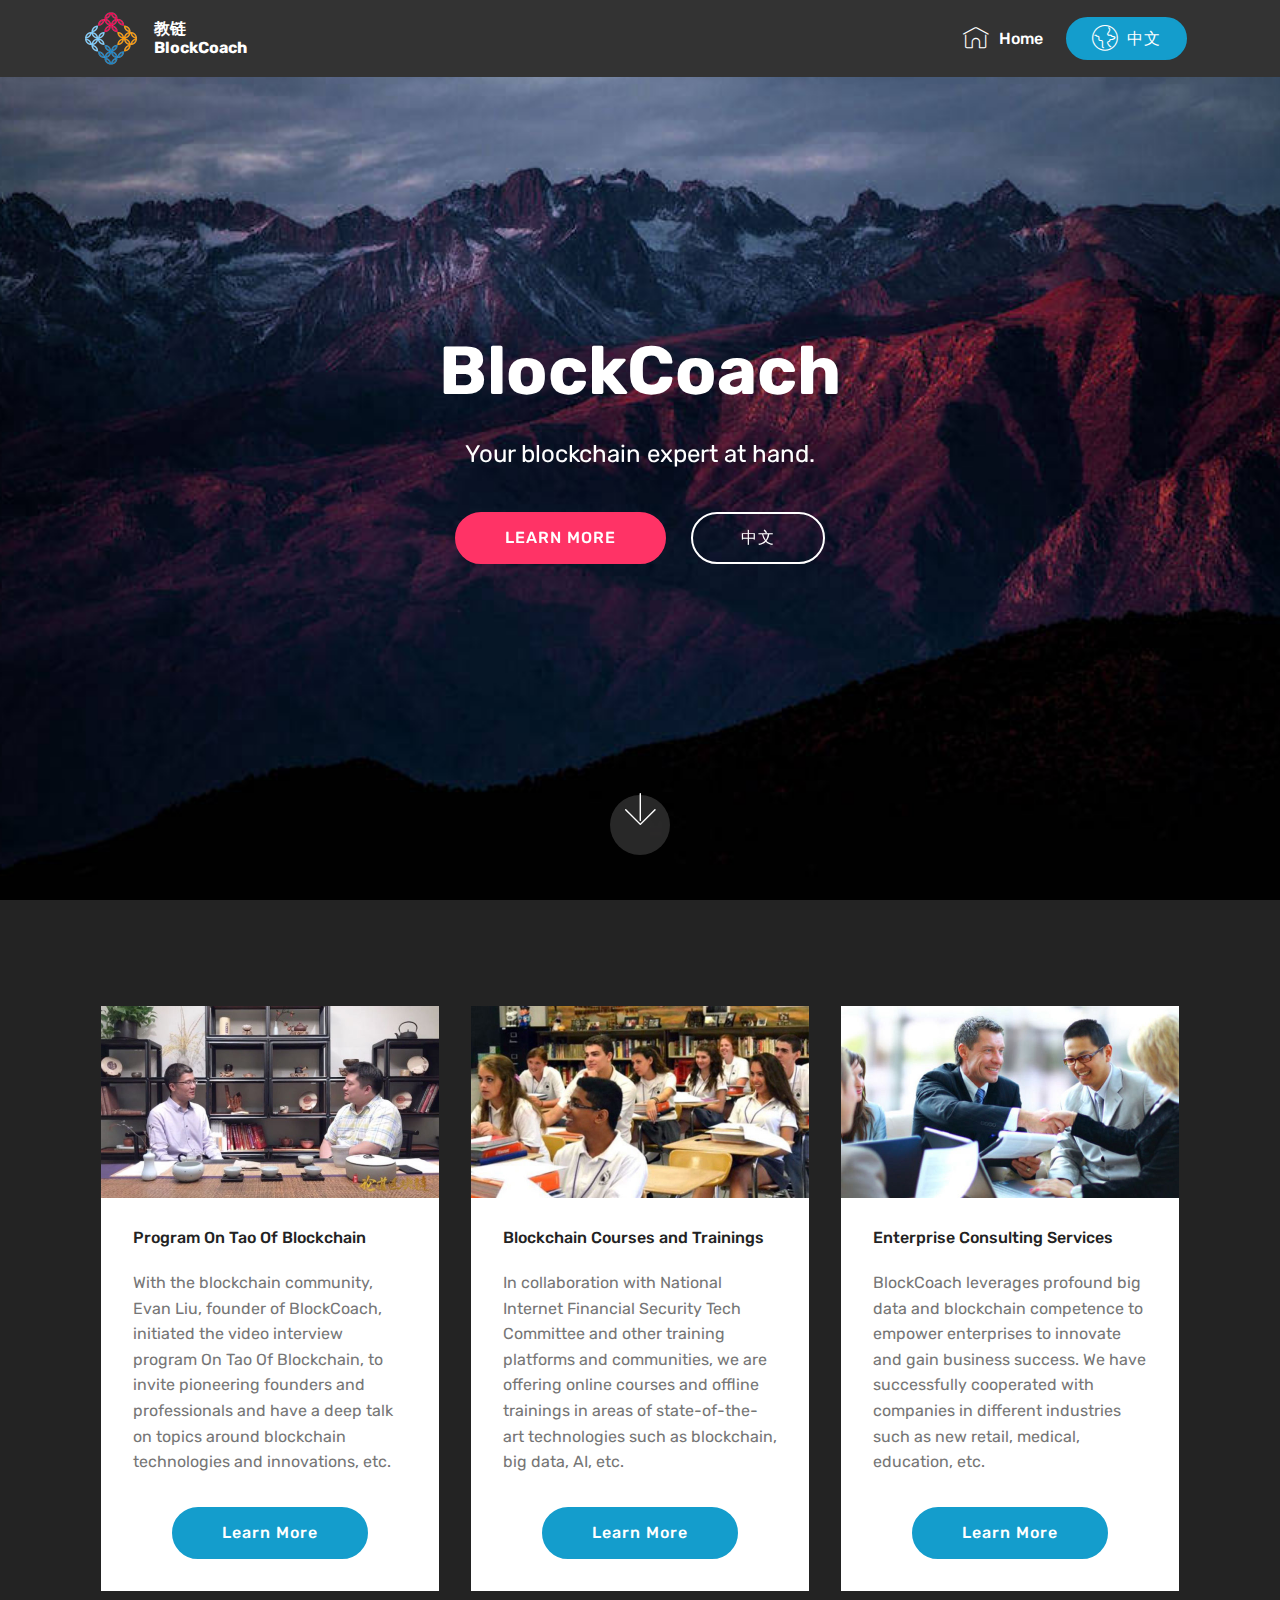
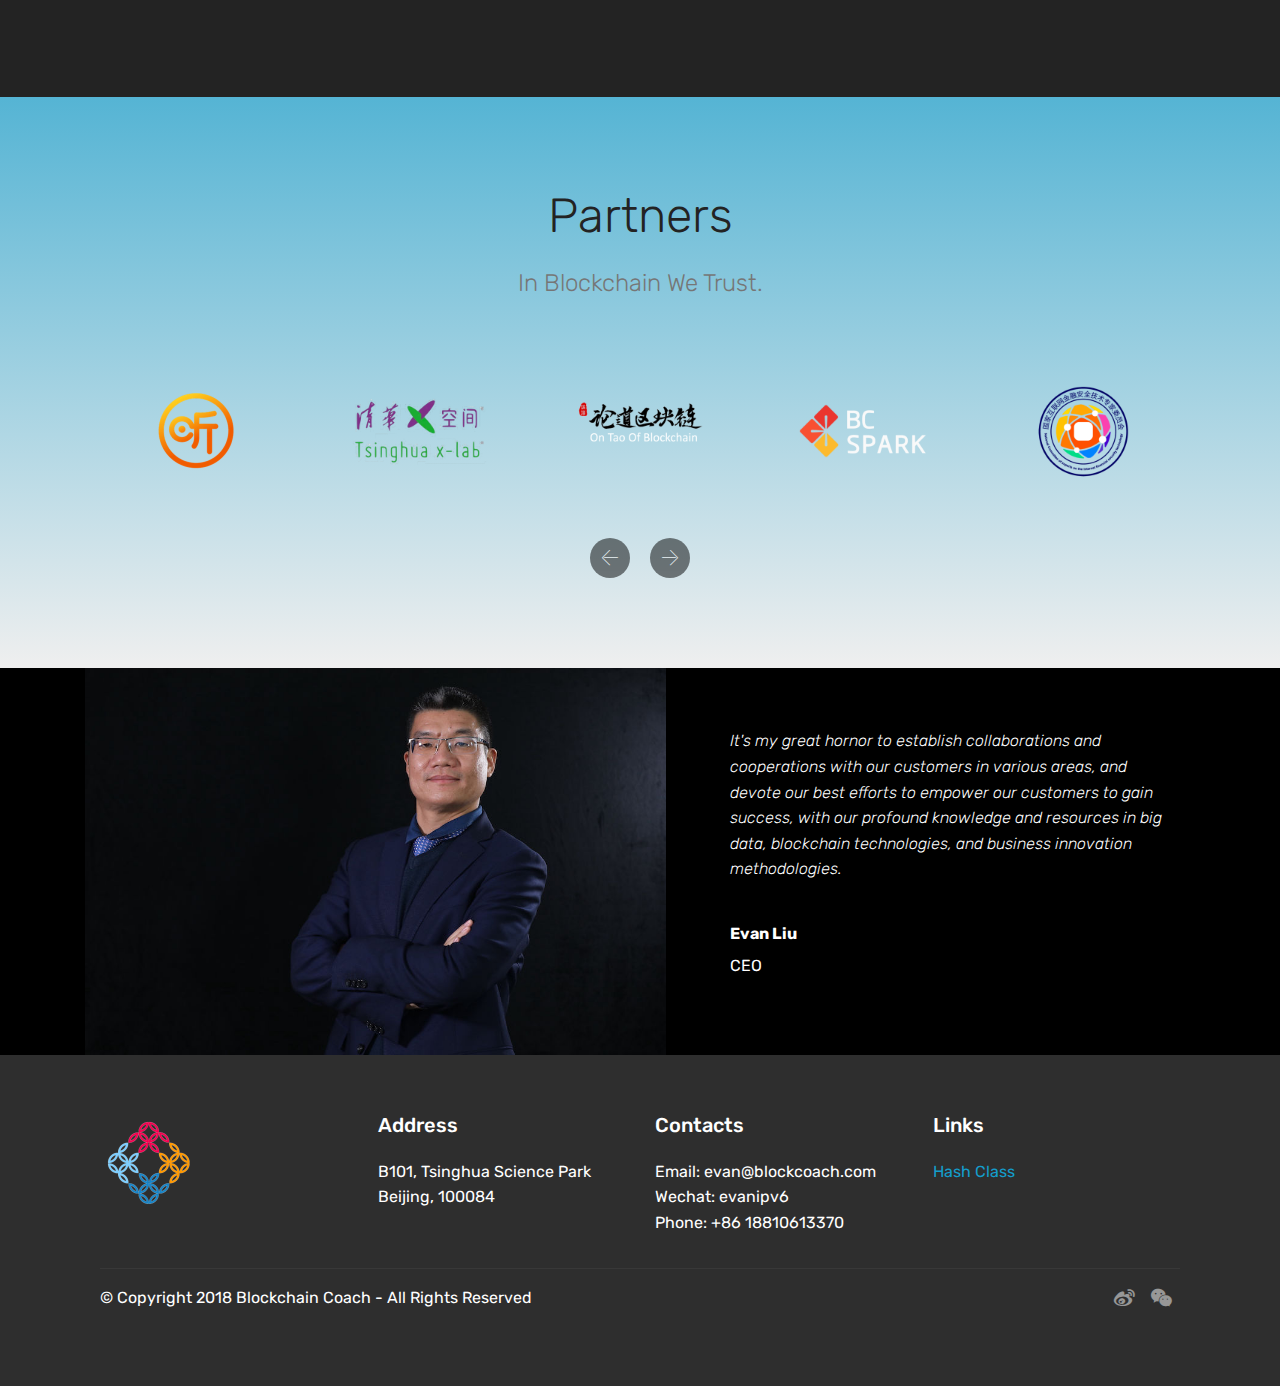
==== commit 128c8614: "adv_training page" ====
--- a/index.html
+++ b/index.html
@@ -1,10 +1,10 @@
 <!DOCTYPE html>
 <html >
 <head>
-  <!-- Site made with Mobirise Website Builder v4.8.8, https://mobirise.com -->
+  <!-- Site made with Mobirise Website Builder v4.9.5, https://mobirise.com -->
   <meta charset="UTF-8">
   <meta http-equiv="X-UA-Compatible" content="IE=edge">
-  <meta name="generator" content="Mobirise v4.8.8, mobirise.com">
+  <meta name="generator" content="Mobirise v4.9.5, mobirise.com">
   <meta name="viewport" content="width=device-width, initial-scale=1, minimum-scale=1">
   <link rel="shortcut icon" href="assets/images/blockcoach-122x122.png" type="image/x-icon">
   <meta name="description" content="Blockchain Coach">
@@ -43,7 +43,7 @@
                          <img src="assets/images/blockcoach-122x122.png" alt="BlockCoach" title="" style="height: 3.8rem;">
                     </a>
                 </span>
-                <span class="navbar-caption-wrap"><a class="navbar-caption text-white display-4" href="http://blockcoach.com">教链<br>Blockchain Coach</a></span>
+                <span class="navbar-caption-wrap"><a class="navbar-caption text-white display-4" href="http://blockcoach.com">教链<br>BlockCoach</a></span>
             </div>
         </div>
         <div class="collapse navbar-collapse" id="navbarSupportedContent">
@@ -57,7 +57,7 @@
     </nav>
 </section>
 
-<section class="engine"><a href="https://mobirise.info/p">web templates free download</a></section><section class="cid-qTkA127IK8 mbr-fullscreen mbr-parallax-background" id="header2-1">
+<section class="engine"><a href="https://mobirise.info/m">free site design templates</a></section><section class="cid-qTkA127IK8 mbr-fullscreen mbr-parallax-background" id="header2-1">
 
     
 
@@ -67,7 +67,7 @@
         <div class="row justify-content-md-center">
             <div class="mbr-white col-md-10">
                 <h1 class="mbr-section-title mbr-bold pb-3 mbr-fonts-style display-1">
-                    Blockchain Coach</h1>
+                    BlockCoach</h1>
                 
                 <p class="mbr-text pb-3 mbr-fonts-style display-5">
                     Your blockchain expert at hand.<br></p>
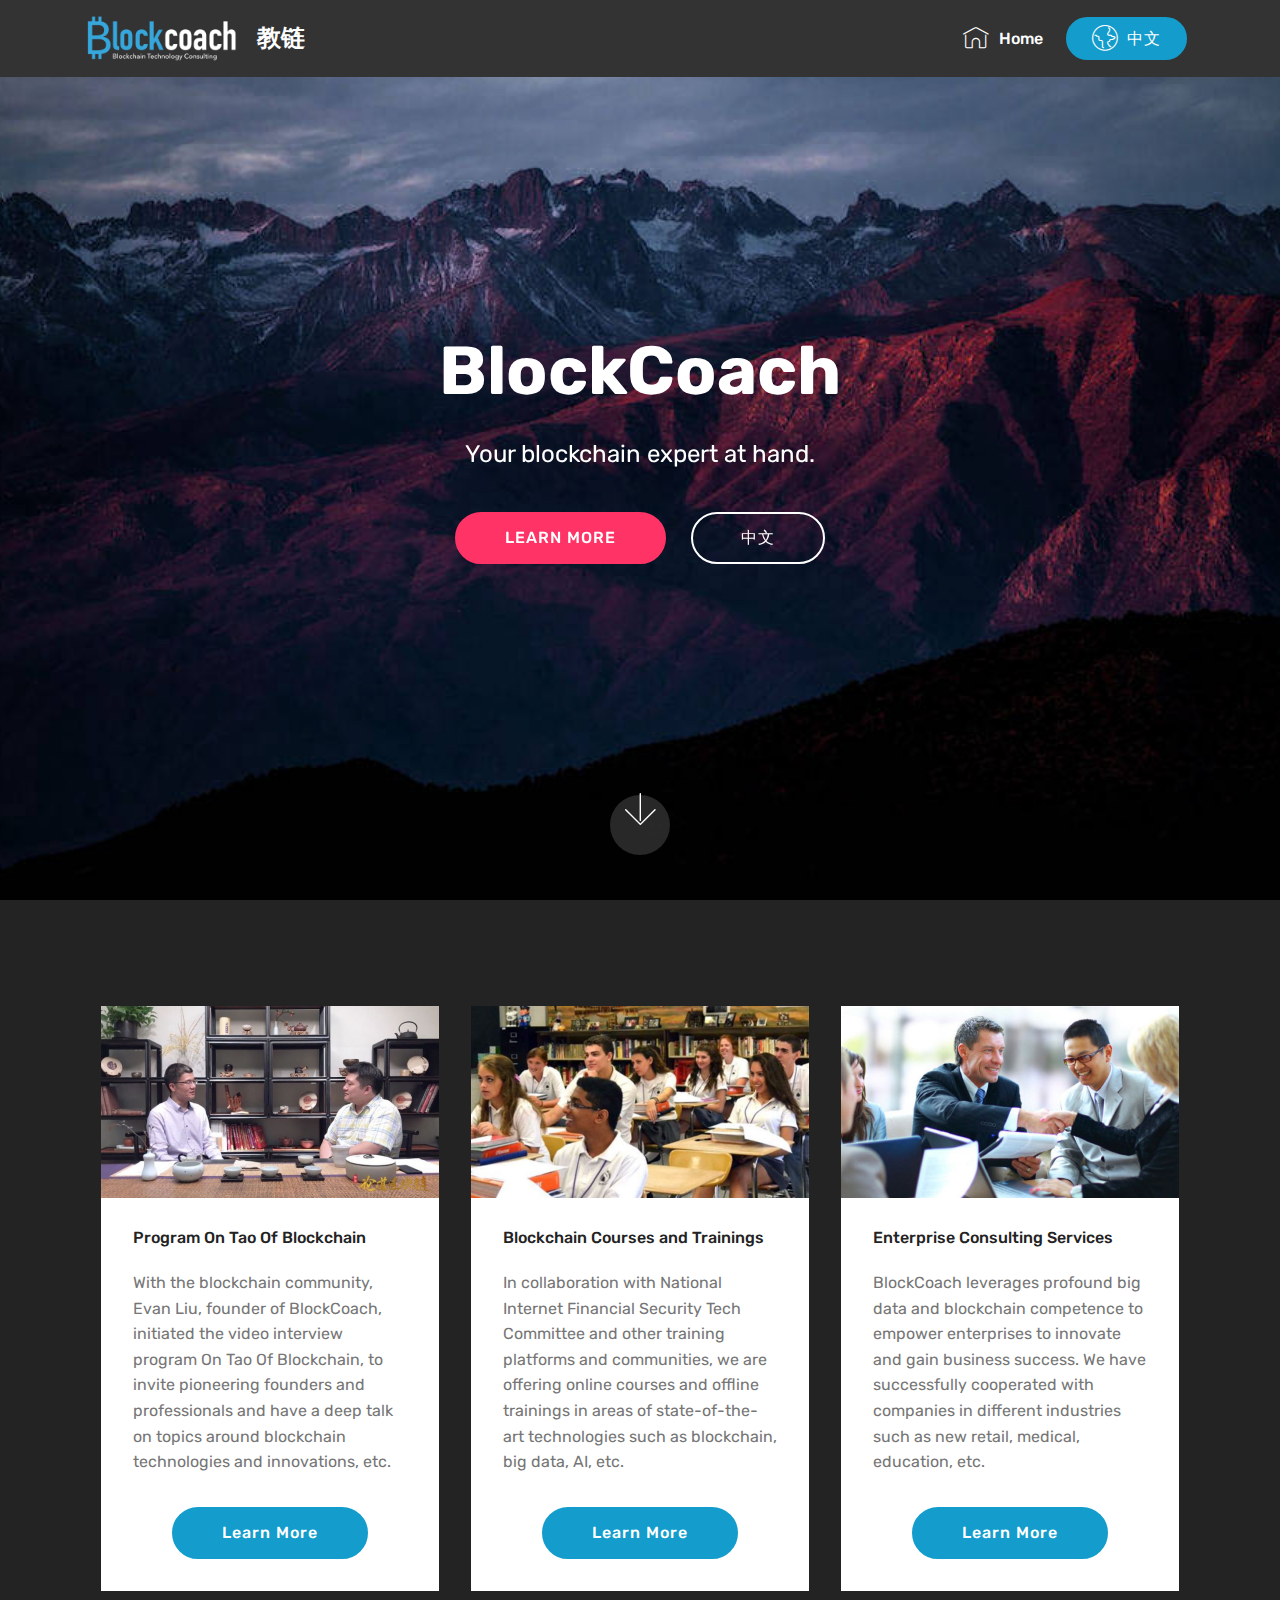
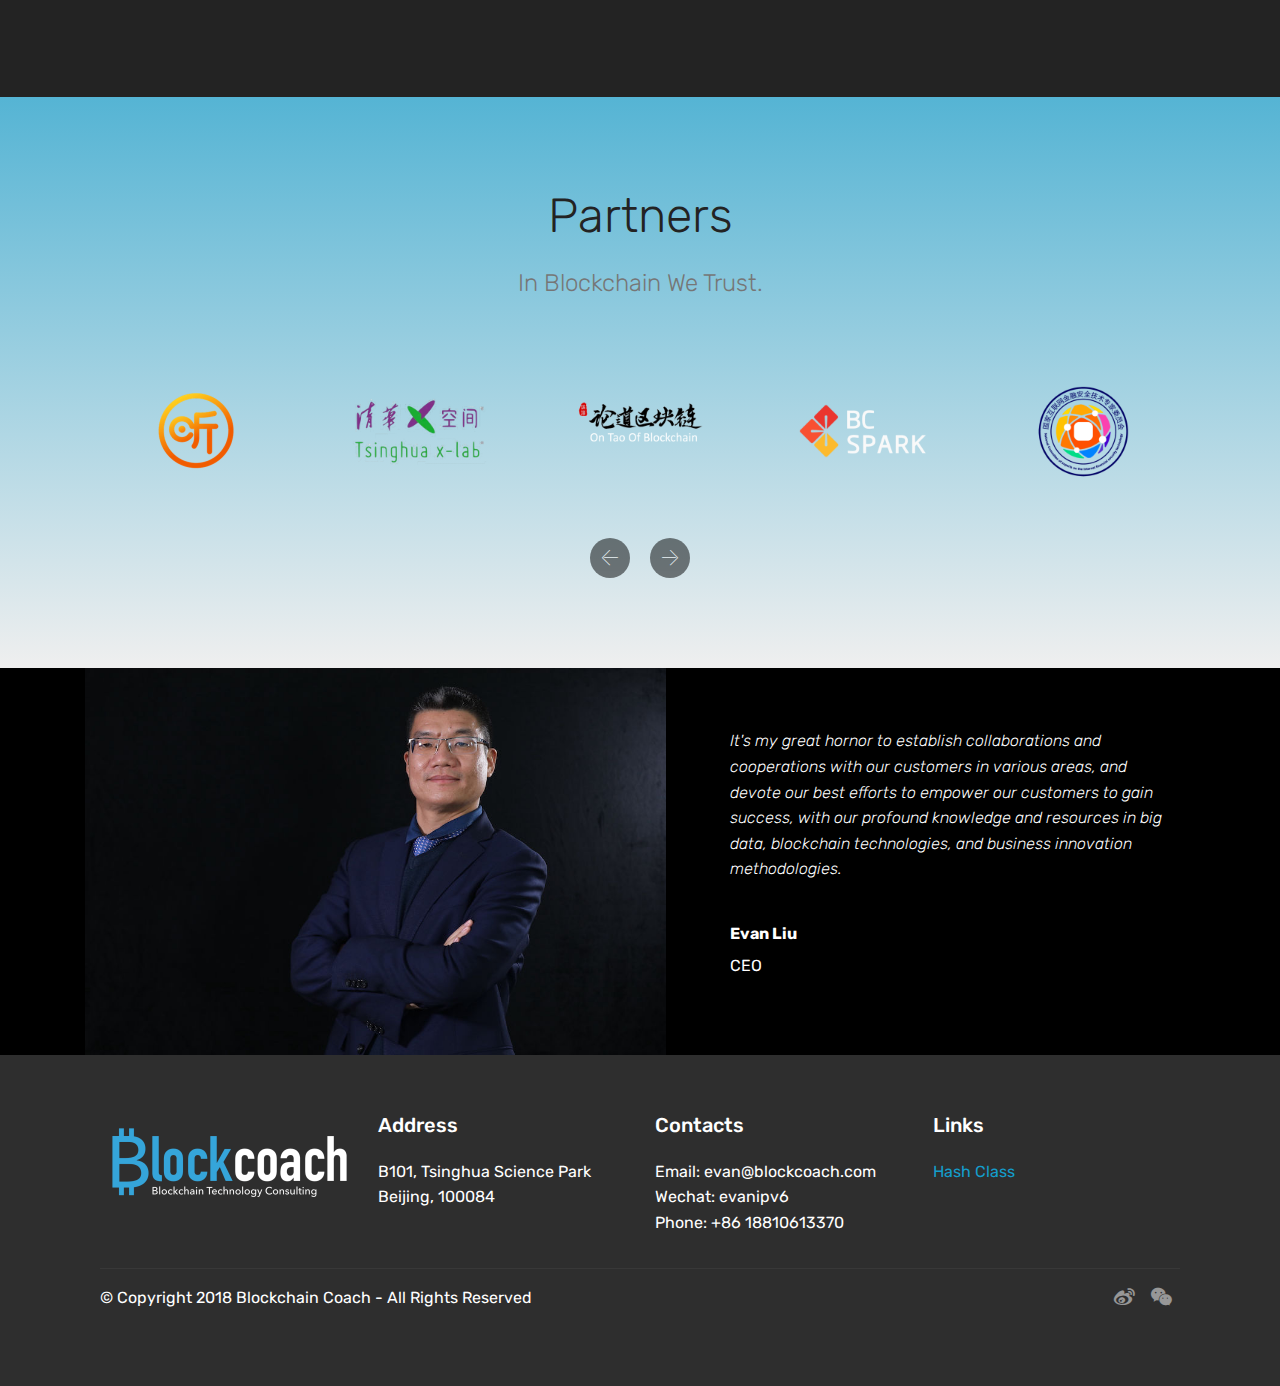
==== commit 3d795f76: "update" ====
--- a/index.html
+++ b/index.html
@@ -1,23 +1,24 @@
 <!DOCTYPE html>
-<html >
+<html  >
 <head>
-  <!-- Site made with Mobirise Website Builder v4.9.5, https://mobirise.com -->
+  <!-- Site made with Mobirise Website Builder v4.11.6, https://mobirise.com -->
   <meta charset="UTF-8">
   <meta http-equiv="X-UA-Compatible" content="IE=edge">
-  <meta name="generator" content="Mobirise v4.9.5, mobirise.com">
+  <meta name="generator" content="Mobirise v4.11.6, mobirise.com">
   <meta name="viewport" content="width=device-width, initial-scale=1, minimum-scale=1">
-  <link rel="shortcut icon" href="assets/images/blockcoach-122x122.png" type="image/x-icon">
+  <link rel="shortcut icon" href="assets/images/blockcoach-422x156.png" type="image/x-icon">
   <meta name="description" content="Blockchain Coach">
+  
   <title>BlockCoach</title>
   <link rel="stylesheet" href="assets/web/assets/mobirise-icons/mobirise-icons.css">
-  <link rel="stylesheet" href="assets/tether/tether.min.css">
   <link rel="stylesheet" href="assets/bootstrap/css/bootstrap.min.css">
   <link rel="stylesheet" href="assets/bootstrap/css/bootstrap-grid.min.css">
   <link rel="stylesheet" href="assets/bootstrap/css/bootstrap-reboot.min.css">
   <link rel="stylesheet" href="assets/socicon/css/styles.css">
+  <link rel="stylesheet" href="assets/tether/tether.min.css">
   <link rel="stylesheet" href="assets/dropdown/css/style.css">
   <link rel="stylesheet" href="assets/theme/css/style.css">
-  <link rel="stylesheet" href="assets/mobirise/css/mbr-additional.css" type="text/css">
+  <link rel="preload" as="style" href="assets/mobirise/css/mbr-additional.css"><link rel="stylesheet" href="assets/mobirise/css/mbr-additional.css" type="text/css">
   
   
   
@@ -40,10 +41,10 @@
             <div class="navbar-brand">
                 <span class="navbar-logo">
                     <a href="http://blockcoach.com">
-                         <img src="assets/images/blockcoach-122x122.png" alt="BlockCoach" title="" style="height: 3.8rem;">
+                         <img src="assets/images/blockcoach-422x156.png" alt="BlockCoach" title="" style="height: 3.8rem;">
                     </a>
                 </span>
-                <span class="navbar-caption-wrap"><a class="navbar-caption text-white display-4" href="http://blockcoach.com">教链<br>BlockCoach</a></span>
+                <span class="navbar-caption-wrap"><a class="navbar-caption text-white display-5" href="http://blockcoach.com">教链</a></span>
             </div>
         </div>
         <div class="collapse navbar-collapse" id="navbarSupportedContent">
@@ -57,7 +58,7 @@
     </nav>
 </section>
 
-<section class="engine"><a href="https://mobirise.info/m">free site design templates</a></section><section class="cid-qTkA127IK8 mbr-fullscreen mbr-parallax-background" id="header2-1">
+<section class="engine"><a href="https://mobirise.info/j">website templates</a></section><section class="cid-qTkA127IK8 mbr-fullscreen mbr-parallax-background" id="header2-1">
 
     
 
@@ -252,8 +253,8 @@
         <div class="media-container-row content text-white">
             <div class="col-12 col-md-3">
                 <div class="media-wrap">
-                    <a href="https://mobirise.com/">
-                        <img src="assets/images/blockcoach-192x192.png" alt="Mobirise" title="">
+                    <a href="https://blockcoach.com">
+                        <img src="assets/images/blockcoach-520x192.png" alt="Mobirise" title="">
                     </a>
                 </div>
             </div>
@@ -316,14 +317,15 @@
 
   <script src="assets/web/assets/jquery/jquery.min.js"></script>
   <script src="assets/popper/popper.min.js"></script>
-  <script src="assets/tether/tether.min.js"></script>
   <script src="assets/bootstrap/js/bootstrap.min.js"></script>
   <script src="assets/smoothscroll/smooth-scroll.js"></script>
+  <script src="assets/tether/tether.min.js"></script>
   <script src="assets/touchswipe/jquery.touch-swipe.min.js"></script>
   <script src="assets/parallax/jarallax.min.js"></script>
   <script src="assets/bootstrapcarouselswipe/bootstrap-carousel-swipe.js"></script>
   <script src="assets/mbr-clients-slider/mbr-clients-slider.js"></script>
-  <script src="assets/dropdown/js/script.min.js"></script>
+  <script src="assets/dropdown/js/nav-dropdown.js"></script>
+  <script src="assets/dropdown/js/navbar-dropdown.js"></script>
   <script src="assets/theme/js/script.js"></script>
   
   
--- a/assets/web/assets/mobirise-icons/mobirise-icons.css
+++ b/assets/web/assets/mobirise-icons/mobirise-icons.css
@@ -7,6 +7,7 @@
     url('mobirise-icons.svg?spat4u#MobiriseIcons') format('svg');
   font-weight: normal;
   font-style: normal;
+  font-display: swap;
 }
 
 [class^="mbri-"], [class*=" mbri-"] {
--- a/assets/socicon/css/styles.css
+++ b/assets/socicon/css/styles.css
@@ -9,7 +9,7 @@
     url("../fonts/socicon.svg#socicon") format("svg");
   font-weight: normal;
   font-style: normal;
-
+  font-display:swap;
 }
 
 [data-icon]:before {
--- a/assets/theme/css/style.css
+++ b/assets/theme/css/style.css
@@ -5,6 +5,10 @@
 section {
   background-color: #eeeeee; }
 
+body {
+  font-style: normal;
+  line-height: 1.5; }
+
 section,
 .container,
 .container-fluid {
@@ -14,8 +18,36 @@
 a.mbr-iconfont:hover {
   text-decoration: none; }
 
-.article .lead p, .article .lead ul, .article .lead ol, .article .lead pre, .article .lead blockquote {
+.article .lead p,
+.article .lead ul,
+.article .lead ol,
+.article .lead pre,
+.article .lead blockquote {
   margin-bottom: 0; }
+
+ul,
+ol,
+pre,
+blockquote {
+  margin-bottom: 2.3125rem; }
+
+pre {
+  background: #f4f4f4;
+  padding: 10px 24px;
+  white-space: pre-wrap; }
+
+.inactive {
+  -webkit-user-select: none;
+  -moz-user-select: none;
+  -ms-user-select: none;
+  user-select: none;
+  pointer-events: none;
+  -webkit-user-drag: none;
+  user-drag: none; }
+
+.mbr-section__comments .row {
+  justify-content: center;
+  -webkit-justify-content: center; }
 
 a {
   font-style: normal;
@@ -30,14 +62,39 @@
 body {
   color: #232323; }
 
-h1, h2, h3, h4, h5, h6,
-.h1, .h2, .h3, .h4, .h5, .h6,
-.display-1, .display-2, .display-3, .display-4 {
+h1,
+h2,
+h3,
+h4,
+h5,
+h6,
+.h1,
+.h2,
+.h3,
+.h4,
+.h5,
+.h6,
+.display-1,
+.display-2,
+.display-3,
+.display-4 {
   line-height: 1;
   word-break: break-word;
   word-wrap: break-word; }
 
-b, strong {
+.mbr-section-title {
+  font-style: normal;
+  line-height: 1.2; }
+
+.mbr-section-subtitle {
+  line-height: 1.3; }
+
+.mbr-text {
+  font-style: normal;
+  line-height: 1.6; }
+
+b,
+strong {
   font-weight: bold; }
 
 blockquote {
@@ -50,7 +107,7 @@
   transition-delay: 9999s;
   transition-property: background-color, color; }
 
-textarea[type="hidden"] {
+textarea[type='hidden'] {
   display: none; }
 
 body {
@@ -98,7 +155,11 @@
   text-align: right; }
 
 @media (max-width: 767px) {
-  .align-left, .align-center, .align-right, .mbr-section-btn, .mbr-section-title {
+  .align-left,
+  .align-center,
+  .align-right,
+  .mbr-section-btn,
+  .mbr-section-title {
     text-align: center; } }
 /*! Font-weight  */
 .mbr-light {
@@ -180,13 +241,17 @@
 figure[mbr-media-size] {
   transition: width 0.1s; }
 
-.mbr-figure img, .mbr-figure iframe {
+.mbr-figure img,
+.mbr-figure iframe {
   display: block;
   width: 100%; }
 
 .card {
   background-color: transparent;
   border: none; }
+
+.card-box {
+  width: 100%; }
 
 .card-img {
   text-align: center;
@@ -206,7 +271,8 @@
 .media-container > div {
   max-width: 100%; }
 
-.mbr-figure img, .card-img img {
+.mbr-figure img,
+.card-img img {
   width: 100%; }
 
 @media (max-width: 991px) {
@@ -219,21 +285,69 @@
   .mbr-figure {
     width: 100% !important; } }
 /*! Buttons */
+.btn {
+  font-weight: 500;
+  border-width: 2px;
+  font-style: normal;
+  letter-spacing: 1px;
+  margin: .4rem .8rem;
+  white-space: normal;
+  -webkit-transition: all .3s ease-in-out;
+  -moz-transition: all .3s ease-in-out;
+  transition: all .3s ease-in-out;
+  display: inline-flex;
+  align-items: center;
+  justify-content: center;
+  word-break: break-word;
+  -webkit-align-items: center;
+  -webkit-justify-content: center;
+  display: -webkit-inline-flex; }
+
+.btn-sm {
+  font-weight: 500;
+  letter-spacing: 1px;
+  -webkit-transition: all .3s ease-in-out;
+  -moz-transition: all .3s ease-in-out;
+  transition: all .3s ease-in-out; }
+
+.btn-md {
+  font-weight: 500;
+  letter-spacing: 1px;
+  margin: .4rem .8rem !important;
+  -webkit-transition: all .3s ease-in-out;
+  -moz-transition: all .3s ease-in-out;
+  transition: all .3s ease-in-out; }
+
+.btn-lg {
+  font-weight: 500;
+  letter-spacing: 1px;
+  margin: .4rem .8rem !important;
+  -webkit-transition: all .3s ease-in-out;
+  -moz-transition: all .3s ease-in-out;
+  transition: all .3s ease-in-out; }
+
 .mbr-section-btn {
-  margin-left: -.25rem;
-  margin-right: -.25rem;
+  margin-left: -0.25rem;
+  margin-right: -0.25rem;
   font-size: 0; }
 
 nav .mbr-section-btn {
   margin-left: 0rem;
   margin-right: 0rem; }
 
+.btn-form {
+  border-radius: 0; }
+  .btn-form:hover {
+    cursor: pointer; }
+
 /*! Btn icon margin */
-.btn .mbr-iconfont, .btn.btn-sm .mbr-iconfont {
+.btn .mbr-iconfont,
+.btn.btn-sm .mbr-iconfont {
   cursor: pointer;
   margin-right: 0.5rem; }
 
-.btn.btn-md .mbr-iconfont, .btn.btn-md .mbr-iconfont {
+.btn.btn-md .mbr-iconfont,
+.btn.btn-md .mbr-iconfont {
   margin-right: 0.8rem; }
 
 .mbr-regular {
@@ -245,7 +359,7 @@
 .mbr-bold {
   font-weight: 700; }
 
-[type="submit"] {
+[type='submit'] {
   -webkit-appearance: none; }
 
 /*! Full-screen */
@@ -272,7 +386,65 @@
     width: 100%;
     height: 100%; }
 
+.mbr-overlay {
+  background-color: #000;
+  bottom: 0;
+  left: 0;
+  opacity: .5;
+  position: absolute;
+  right: 0;
+  top: 0;
+  z-index: 0;
+  pointer-events: none; }
+
 /* Form */
+blockquote {
+  font-style: italic;
+  padding: 10px 0 10px 20px;
+  font-size: 1.09rem;
+  position: relative;
+  border-width: 3px; }
+
+.form-control {
+  background-color: #f5f5f5;
+  box-shadow: none;
+  color: #565656;
+  line-height: 1.43;
+  min-height: 3.5em;
+  padding: 1.07em .5em; }
+  .form-control, .form-control:focus {
+    border: 1px solid #e8e8e8; }
+  .form-active .form-control:invalid {
+    border-color: red; }
+
+.form-control-label {
+  position: relative;
+  cursor: pointer;
+  margin-bottom: .357em;
+  padding: 0; }
+
+.alert {
+  color: #ffffff;
+  border-radius: 0;
+  border: 0;
+  font-size: .875rem;
+  line-height: 1.5;
+  margin-bottom: 1.875rem;
+  padding: 1.25rem;
+  position: relative; }
+  .alert.alert-form::after {
+    background-color: inherit;
+    bottom: -7px;
+    content: "";
+    display: block;
+    height: 14px;
+    left: 50%;
+    margin-left: -7px;
+    position: absolute;
+    transform: rotate(45deg);
+    width: 14px;
+    -webkit-transform: rotate(45deg); }
+
 .form-asterisk {
   font-family: initial;
   position: absolute;
@@ -280,6 +452,27 @@
   font-weight: normal; }
 
 /*! Scroll to top arrow */
+#scrollToTop a i:before {
+  content: '';
+  position: absolute;
+  height: 40%;
+  top: 25%;
+  background: #fff;
+  width: 2px;
+  left: calc(50% - 1px); }
+#scrollToTop a i:after {
+  content: '';
+  position: absolute;
+  display: block;
+  border-top: 2px solid #fff;
+  border-right: 2px solid #fff;
+  width: 40%;
+  height: 40%;
+  left: 30%;
+  bottom: 30%;
+  transform: rotate(135deg);
+  -webkit-transform: rotate(135deg); }
+
 .mbr-arrow-up {
   bottom: 25px;
   right: 90px;
@@ -301,7 +494,7 @@
   outline-style: none !important;
   position: relative;
   text-decoration: none;
-  transition: all .3s ease-in-out;
+  transition: all 0.3s ease-in-out;
   cursor: pointer;
   text-align: center; }
   .mbr-arrow-up a:hover {
@@ -314,7 +507,7 @@
   color: #fff; }
 
 .mbr-arrow-up-icon::before {
-  content: "\203a";
+  content: '\203a';
   display: inline-block;
   font-family: serif;
   font-size: 32px;
@@ -405,22 +598,39 @@
     display: -webkit-flex; }
   .menu .navbar-brand .navbar-logo img {
     display: -webkit-flex; }
-@media (min-width: 768px) and (max-width: 991px) {
+@media (min-width: 768px) and (max-width: 1023px) {
   .menu .navbar-toggleable-sm .navbar-nav {
     display: -webkit-box;
     display: -webkit-flex;
     display: -ms-flexbox; } }
-@media (min-width: 992px) {
+@media (max-width: 1023px) {
+  .menu .navbar-collapse {
+    max-height: 93.5vh; }
+    .menu .navbar-collapse.show {
+      overflow: auto; } }
+@media (min-width: 1024px) {
   .menu .navbar-nav.nav-dropdown {
     display: -webkit-flex; }
   .menu .navbar-toggleable-sm .navbar-collapse {
-    display: -webkit-flex !important; } }
+    display: -webkit-flex !important; }
+  .menu .collapsed .navbar-collapse {
+    max-height: 93.5vh; }
+    .menu .collapsed .navbar-collapse.show {
+      overflow: auto; } }
 @media (max-width: 767px) {
   .menu .navbar-collapse {
-    max-height: 80vh; }
-  .menu .dropdown-menu {
-    max-height: 60vh; } }
-
+    max-height: 80vh; } }
+
+/* Others*/
+.note-check a[data-value=Rubik] {
+  font-style: normal; }
+
+.mbr-arrow a {
+  color: #ffffff; }
+
+@media (max-width: 767px) {
+  .mbr-arrow {
+    display: none; } }
 .navbar {
   display: -webkit-flex;
   -webkit-flex-wrap: wrap;
@@ -433,7 +643,7 @@
   -webkit-align-items: center; }
 
 .nav-dropdown .link {
-  padding: .667em 1.667em !important;
+  padding: 0.667em 1.667em !important;
   margin: 0 !important; }
 
 .nav {
@@ -467,8 +677,11 @@
 .media {
   display: -webkit-flex; }
 
+.form-group:focus {
+  outline: none; }
+
 .jq-selectbox__select {
-  padding: 1.07em .5em;
+  padding: 1.07em 0.5em;
   position: absolute;
   top: 0;
   left: 0;
@@ -484,7 +697,366 @@
   transform: translateY(-50%); }
 
 .jq-selectbox li {
-  padding: 1.07em .5em; }
+  padding: 1.07em 0.5em; }
+
+input[type='range'] {
+  padding-left: 0 !important;
+  padding-right: 0 !important; }
+
+.modal-dialog,
+.modal-content {
+  height: 100%; }
+
+.modal-dialog .carousel-inner {
+  height: calc(100vh - 1.75rem); }
+  @media (max-width: 575px) {
+    .modal-dialog .carousel-inner {
+      height: calc(100vh - 1rem); } }
+
+.carousel-item {
+  text-align: center; }
+
+.carousel-item img {
+  margin: auto; }
+
+.navbar-toggler {
+  -webkit-align-self: flex-start;
+  -ms-flex-item-align: start;
+  align-self: flex-start;
+  padding: 0.25rem 0.75rem;
+  font-size: 1.25rem;
+  line-height: 1;
+  background: transparent;
+  border: 1px solid transparent;
+  -webkit-border-radius: 0.25rem;
+  border-radius: 0.25rem; }
+
+.navbar-toggler:focus,
+.navbar-toggler:hover {
+  text-decoration: none; }
+
+.navbar-toggler-icon {
+  display: inline-block;
+  width: 1.5em;
+  height: 1.5em;
+  vertical-align: middle;
+  content: '';
+  background: no-repeat center center;
+  -webkit-background-size: 100% 100%;
+  -o-background-size: 100% 100%;
+  background-size: 100% 100%; }
+
+.navbar-toggler-left {
+  position: absolute;
+  left: 1rem; }
+
+.navbar-toggler-right {
+  position: absolute;
+  right: 1rem; }
+
+@media (max-width: 575px) {
+  .navbar-toggleable .navbar-nav .dropdown-menu {
+    position: static;
+    float: none; }
+
+  .navbar-toggleable > .container {
+    padding-right: 0;
+    padding-left: 0; } }
+@media (min-width: 576px) {
+  .navbar-toggleable {
+    -webkit-box-orient: horizontal;
+    -webkit-box-direction: normal;
+    -webkit-flex-direction: row;
+    -ms-flex-direction: row;
+    flex-direction: row;
+    -webkit-flex-wrap: nowrap;
+    -ms-flex-wrap: nowrap;
+    flex-wrap: nowrap;
+    -webkit-box-align: center;
+    -webkit-align-items: center;
+    -ms-flex-align: center;
+    align-items: center; }
+
+  .navbar-toggleable .navbar-nav {
+    -webkit-box-orient: horizontal;
+    -webkit-box-direction: normal;
+    -webkit-flex-direction: row;
+    -ms-flex-direction: row;
+    flex-direction: row; }
+
+  .navbar-toggleable .navbar-nav .nav-link {
+    padding-right: 0.5rem;
+    padding-left: 0.5rem; }
+
+  .navbar-toggleable > .container {
+    display: -webkit-box;
+    display: -webkit-flex;
+    display: -ms-flexbox;
+    display: flex;
+    -webkit-flex-wrap: nowrap;
+    -ms-flex-wrap: nowrap;
+    flex-wrap: nowrap;
+    -webkit-box-align: center;
+    -webkit-align-items: center;
+    -ms-flex-align: center;
+    align-items: center; }
+
+  .navbar-toggleable .navbar-collapse {
+    display: -webkit-box !important;
+    display: -webkit-flex !important;
+    display: -ms-flexbox !important;
+    display: flex !important;
+    width: 100%; }
+
+  .navbar-toggleable .navbar-toggler {
+    display: none; } }
+@media (max-width: 767px) {
+  .navbar-toggleable-sm .navbar-nav .dropdown-menu {
+    position: static;
+    float: none; }
+
+  .navbar-toggleable-sm > .container {
+    padding-right: 0;
+    padding-left: 0; } }
+@media (min-width: 768px) {
+  .navbar-toggleable-sm {
+    -webkit-box-orient: horizontal;
+    -webkit-box-direction: normal;
+    -webkit-flex-direction: row;
+    -ms-flex-direction: row;
+    flex-direction: row;
+    -webkit-flex-wrap: nowrap;
+    -ms-flex-wrap: nowrap;
+    flex-wrap: nowrap;
+    -webkit-box-align: center;
+    -webkit-align-items: center;
+    -ms-flex-align: center;
+    align-items: center; }
+
+  .navbar-toggleable-sm .navbar-nav {
+    -webkit-box-orient: horizontal;
+    -webkit-box-direction: normal;
+    -webkit-flex-direction: row;
+    -ms-flex-direction: row;
+    flex-direction: row; }
+
+  .navbar-toggleable-sm .navbar-nav .nav-link {
+    padding-right: 0.5rem;
+    padding-left: 0.5rem; }
+
+  .navbar-toggleable-sm > .container {
+    display: -webkit-box;
+    display: -webkit-flex;
+    display: -ms-flexbox;
+    display: flex;
+    -webkit-flex-wrap: nowrap;
+    -ms-flex-wrap: nowrap;
+    flex-wrap: nowrap;
+    -webkit-box-align: center;
+    -webkit-align-items: center;
+    -ms-flex-align: center;
+    align-items: center; }
+
+  .navbar-toggleable-sm .navbar-collapse {
+    display: none;
+    width: 100%; }
+
+  .navbar-toggleable-sm .navbar-toggler {
+    display: none; } }
+@media (max-width: 1023px) {
+  .navbar-toggleable-md .navbar-nav .dropdown-menu {
+    position: static;
+    float: none; }
+
+  .navbar-toggleable-md > .container {
+    padding-right: 0;
+    padding-left: 0; } }
+@media (min-width: 1024px) {
+  .navbar-toggleable-md {
+    -webkit-box-orient: horizontal;
+    -webkit-box-direction: normal;
+    -webkit-flex-direction: row;
+    -ms-flex-direction: row;
+    flex-direction: row;
+    -webkit-flex-wrap: nowrap;
+    -ms-flex-wrap: nowrap;
+    flex-wrap: nowrap;
+    -webkit-box-align: center;
+    -webkit-align-items: center;
+    -ms-flex-align: center;
+    align-items: center; }
+
+  .navbar-toggleable-md .navbar-nav {
+    -webkit-box-orient: horizontal;
+    -webkit-box-direction: normal;
+    -webkit-flex-direction: row;
+    -ms-flex-direction: row;
+    flex-direction: row; }
+
+  .navbar-toggleable-md .navbar-nav .nav-link {
+    padding-right: 0.5rem;
+    padding-left: 0.5rem; }
+
+  .navbar-toggleable-md > .container {
+    display: -webkit-box;
+    display: -webkit-flex;
+    display: -ms-flexbox;
+    display: flex;
+    -webkit-flex-wrap: nowrap;
+    -ms-flex-wrap: nowrap;
+    flex-wrap: nowrap;
+    -webkit-box-align: center;
+    -webkit-align-items: center;
+    -ms-flex-align: center;
+    align-items: center; }
+
+  .navbar-toggleable-md .navbar-collapse {
+    display: -webkit-box !important;
+    display: -webkit-flex !important;
+    display: -ms-flexbox !important;
+    display: flex !important;
+    width: 100%; }
+
+  .navbar-toggleable-md .navbar-toggler {
+    display: none; } }
+@media (max-width: 1199px) {
+  .navbar-toggleable-lg .navbar-nav .dropdown-menu {
+    position: static;
+    float: none; }
+
+  .navbar-toggleable-lg > .container {
+    padding-right: 0;
+    padding-left: 0; } }
+@media (min-width: 1200px) {
+  .navbar-toggleable-lg {
+    -webkit-box-orient: horizontal;
+    -webkit-box-direction: normal;
+    -webkit-flex-direction: row;
+    -ms-flex-direction: row;
+    flex-direction: row;
+    -webkit-flex-wrap: nowrap;
+    -ms-flex-wrap: nowrap;
+    flex-wrap: nowrap;
+    -webkit-box-align: center;
+    -webkit-align-items: center;
+    -ms-flex-align: center;
+    align-items: center; }
+
+  .navbar-toggleable-lg .navbar-nav {
+    -webkit-box-orient: horizontal;
+    -webkit-box-direction: normal;
+    -webkit-flex-direction: row;
+    -ms-flex-direction: row;
+    flex-direction: row; }
+
+  .navbar-toggleable-lg .navbar-nav .nav-link {
+    padding-right: 0.5rem;
+    padding-left: 0.5rem; }
+
+  .navbar-toggleable-lg > .container {
+    display: -webkit-box;
+    display: -webkit-flex;
+    display: -ms-flexbox;
+    display: flex;
+    -webkit-flex-wrap: nowrap;
+    -ms-flex-wrap: nowrap;
+    flex-wrap: nowrap;
+    -webkit-box-align: center;
+    -webkit-align-items: center;
+    -ms-flex-align: center;
+    align-items: center; }
+
+  .navbar-toggleable-lg .navbar-collapse {
+    display: -webkit-box !important;
+    display: -webkit-flex !important;
+    display: -ms-flexbox !important;
+    display: flex !important;
+    width: 100%; }
+
+  .navbar-toggleable-lg .navbar-toggler {
+    display: none; } }
+.navbar-toggleable-xl {
+  -webkit-box-orient: horizontal;
+  -webkit-box-direction: normal;
+  -webkit-flex-direction: row;
+  -ms-flex-direction: row;
+  flex-direction: row;
+  -webkit-flex-wrap: nowrap;
+  -ms-flex-wrap: nowrap;
+  flex-wrap: nowrap;
+  -webkit-box-align: center;
+  -webkit-align-items: center;
+  -ms-flex-align: center;
+  align-items: center; }
+
+.navbar-toggleable-xl .navbar-nav .dropdown-menu {
+  position: static;
+  float: none; }
+
+.navbar-toggleable-xl > .container {
+  padding-right: 0;
+  padding-left: 0; }
+
+.navbar-toggleable-xl .navbar-nav {
+  -webkit-box-orient: horizontal;
+  -webkit-box-direction: normal;
+  -webkit-flex-direction: row;
+  -ms-flex-direction: row;
+  flex-direction: row; }
+
+.navbar-toggleable-xl .navbar-nav .nav-link {
+  padding-right: 0.5rem;
+  padding-left: 0.5rem; }
+
+.navbar-toggleable-xl > .container {
+  display: -webkit-box;
+  display: -webkit-flex;
+  display: -ms-flexbox;
+  display: flex;
+  -webkit-flex-wrap: nowrap;
+  -ms-flex-wrap: nowrap;
+  flex-wrap: nowrap;
+  -webkit-box-align: center;
+  -webkit-align-items: center;
+  -ms-flex-align: center;
+  align-items: center; }
+
+.navbar-toggleable-xl .navbar-collapse {
+  display: -webkit-box !important;
+  display: -webkit-flex !important;
+  display: -ms-flexbox !important;
+  display: flex !important;
+  width: 100%; }
+
+.navbar-toggleable-xl .navbar-toggler {
+  display: none; }
+
+.card-img {
+  width: auto; }
+
+.menu .navbar.collapsed:not(.beta-menu) {
+  flex-direction: column;
+  -webkit-flex-direction: column; }
+
+.carousel-item.active,
+.carousel-item-next,
+.carousel-item-prev {
+  display: -webkit-box;
+  display: -webkit-flex;
+  display: -ms-flexbox;
+  display: flex; }
+
+.note-air-layout .dropup .dropdown-menu,
+.note-air-layout .navbar-fixed-bottom .dropdown .dropdown-menu {
+  bottom: initial !important; }
+
+html,
+body {
+  height: auto;
+  min-height: 100vh; }
+
+.dropup .dropdown-toggle::after {
+  display: none; }
 
 /*# sourceMappingURL=style.css.map */
 .engine {
--- a/assets/mobirise/css/mbr-additional.css
+++ b/assets/mobirise/css/mbr-additional.css
@@ -1,27 +1,16 @@
-@import url(https://fonts.googleapis.com/css?family=Rubik:300,300i,400,400i,500,500i,700,700i,900,900i);
+@import url(https://fonts.googleapis.com/css?family=Rubik:300,300i,400,400i,500,500i,700,700i,900,900i&display=swap);
 
 
 
 
 
 body {
-  font-style: normal;
-  line-height: 1.5;
-}
-.mbr-section-title {
-  font-style: normal;
-  line-height: 1.2;
-}
-.mbr-section-subtitle {
-  line-height: 1.3;
-}
-.mbr-text {
-  font-style: normal;
-  line-height: 1.6;
+  font-family: Rubik;
 }
 .display-1 {
   font-family: 'Rubik', sans-serif;
   font-size: 4.25rem;
+  font-display: swap;
 }
 .display-1 > .mbr-iconfont {
   font-size: 6.8rem;
@@ -29,6 +18,7 @@
 .display-2 {
   font-family: 'Rubik', sans-serif;
   font-size: 3rem;
+  font-display: swap;
 }
 .display-2 > .mbr-iconfont {
   font-size: 4.8rem;
@@ -36,6 +26,7 @@
 .display-4 {
   font-family: 'Rubik', sans-serif;
   font-size: 1rem;
+  font-display: swap;
 }
 .display-4 > .mbr-iconfont {
   font-size: 1.6rem;
@@ -43,6 +34,7 @@
 .display-5 {
   font-family: 'Rubik', sans-serif;
   font-size: 1.5rem;
+  font-display: swap;
 }
 .display-5 > .mbr-iconfont {
   font-size: 2.4rem;
@@ -50,6 +42,7 @@
 .display-7 {
   font-family: 'Rubik', sans-serif;
   font-size: 1rem;
+  font-display: swap;
 }
 .display-7 > .mbr-iconfont {
   font-size: 1.6rem;
@@ -83,51 +76,18 @@
 }
 /* Buttons */
 .btn {
-  font-weight: 500;
-  border-width: 2px;
-  font-style: normal;
-  letter-spacing: 1px;
-  margin: .4rem .8rem;
-  white-space: normal;
-  -webkit-transition: all 0.3s ease-in-out;
-  -moz-transition: all 0.3s ease-in-out;
-  transition: all 0.3s ease-in-out;
-  display: inline-flex;
-  align-items: center;
-  justify-content: center;
-  word-break: break-word;
-  -webkit-align-items: center;
-  -webkit-justify-content: center;
-  display: -webkit-inline-flex;
   padding: 1rem 3rem;
   border-radius: 3px;
 }
 .btn-sm {
-  font-weight: 500;
-  letter-spacing: 1px;
-  -webkit-transition: all 0.3s ease-in-out;
-  -moz-transition: all 0.3s ease-in-out;
-  transition: all 0.3s ease-in-out;
   padding: 0.6rem 1.5rem;
   border-radius: 3px;
 }
 .btn-md {
-  font-weight: 500;
-  letter-spacing: 1px;
-  margin: .4rem .8rem !important;
-  -webkit-transition: all 0.3s ease-in-out;
-  -moz-transition: all 0.3s ease-in-out;
-  transition: all 0.3s ease-in-out;
   padding: 1rem 3rem;
   border-radius: 3px;
 }
 .btn-lg {
-  font-weight: 500;
-  letter-spacing: 1px;
-  margin: .4rem .8rem !important;
-  -webkit-transition: all 0.3s ease-in-out;
-  -moz-transition: all 0.3s ease-in-out;
-  transition: all 0.3s ease-in-out;
   padding: 1.2rem 3.2rem;
   border-radius: 3px;
 }
@@ -557,12 +517,6 @@
 .nav-tabs .nav-link {
   border-radius: 100px !important;
 }
-.btn-form {
-  border-radius: 0;
-}
-.btn-form:hover {
-  cursor: pointer;
-}
 a,
 a:hover {
   color: #149dcc;
@@ -591,131 +545,16 @@
 .scrollToTop_wraper {
   display: none;
 }
-#scrollToTop a i:before {
-  content: '';
-  position: absolute;
-  height: 40%;
-  top: 25%;
-  background: #fff;
-  width: 2px;
-  left: calc(50% - 1px);
-}
-#scrollToTop a i:after {
-  content: '';
-  position: absolute;
-  display: block;
-  border-top: 2px solid #fff;
-  border-right: 2px solid #fff;
-  width: 40%;
-  height: 40%;
-  left: 30%;
-  bottom: 30%;
-  transform: rotate(135deg);
-  -webkit-transform: rotate(135deg);
-}
-/* Others*/
-.note-check a[data-value=Rubik] {
-  font-style: normal;
-}
-.mbr-arrow a {
-  color: #ffffff;
-}
-@media (max-width: 767px) {
-  .mbr-arrow {
-    display: none;
-  }
-}
-.form-control-label {
-  position: relative;
-  cursor: pointer;
-  margin-bottom: .357em;
-  padding: 0;
-}
-.alert {
-  color: #ffffff;
-  border-radius: 0;
-  border: 0;
-  font-size: .875rem;
-  line-height: 1.5;
-  margin-bottom: 1.875rem;
-  padding: 1.25rem;
-  position: relative;
-}
-.alert.alert-form::after {
-  background-color: inherit;
-  bottom: -7px;
-  content: "";
-  display: block;
-  height: 14px;
-  left: 50%;
-  margin-left: -7px;
-  position: absolute;
-  transform: rotate(45deg);
-  width: 14px;
-  -webkit-transform: rotate(45deg);
-}
 .form-control {
-  background-color: #f5f5f5;
-  box-shadow: none;
-  color: #565656;
   font-family: 'Rubik', sans-serif;
   font-size: 1rem;
-  line-height: 1.43;
-  min-height: 3.5em;
-  padding: 1.07em .5em;
+  font-display: swap;
 }
 .form-control > .mbr-iconfont {
   font-size: 1.6rem;
 }
-.form-control,
-.form-control:focus {
-  border: 1px solid #e8e8e8;
-}
-.form-active .form-control:invalid {
-  border-color: red;
-}
-.mbr-overlay {
-  background-color: #000;
-  bottom: 0;
-  left: 0;
-  opacity: .5;
-  position: absolute;
-  right: 0;
-  top: 0;
-  z-index: 0;
-  pointer-events: none;
-}
 blockquote {
-  font-style: italic;
-  padding: 10px 0 10px 20px;
-  font-size: 1.09rem;
-  position: relative;
   border-color: #149dcc;
-  border-width: 3px;
-}
-ul,
-ol,
-pre,
-blockquote {
-  margin-bottom: 2.3125rem;
-}
-pre {
-  background: #f4f4f4;
-  padding: 10px 24px;
-  white-space: pre-wrap;
-}
-.inactive {
-  -webkit-user-select: none;
-  -moz-user-select: none;
-  -ms-user-select: none;
-  user-select: none;
-  pointer-events: none;
-  -webkit-user-drag: none;
-  user-drag: none;
-}
-.mbr-section__comments .row {
-  justify-content: center;
-  -webkit-justify-content: center;
 }
 /* Forms */
 .mbr-form .btn {
@@ -767,33 +606,6 @@
   .btn .mbr-iconfont {
     font-size: 1rem !important;
   }
-}
-/* Social block */
-.btn-social {
-  font-size: 20px;
-  border-radius: 50%;
-  padding: 0;
-  width: 44px;
-  height: 44px;
-  line-height: 44px;
-  text-align: center;
-  position: relative;
-  border: 2px solid #c0a375;
-  border-color: #149dcc;
-  color: #232323;
-  cursor: pointer;
-}
-.btn-social i {
-  top: 0;
-  line-height: 44px;
-  width: 44px;
-}
-.btn-social:hover {
-  color: #fff;
-  background: #149dcc;
-}
-.btn-social + .btn {
-  margin-left: .1rem;
 }
 /* Footer */
 .mbr-footer-content li::before,
@@ -837,550 +649,66 @@
 .header14 .form-inline button {
   border-radius: 100px !important;
 }
-.offset-1 {
-  margin-left: 8.33333%;
-}
-.offset-2 {
-  margin-left: 16.66667%;
-}
-.offset-3 {
-  margin-left: 25%;
-}
-.offset-4 {
-  margin-left: 33.33333%;
-}
-.offset-5 {
-  margin-left: 41.66667%;
-}
-.offset-6 {
-  margin-left: 50%;
-}
-.offset-7 {
-  margin-left: 58.33333%;
-}
-.offset-8 {
-  margin-left: 66.66667%;
-}
-.offset-9 {
-  margin-left: 75%;
-}
-.offset-10 {
-  margin-left: 83.33333%;
-}
-.offset-11 {
-  margin-left: 91.66667%;
-}
-@media (min-width: 576px) {
-  .offset-sm-0 {
-    margin-left: 0%;
-  }
-  .offset-sm-1 {
-    margin-left: 8.33333%;
-  }
-  .offset-sm-2 {
-    margin-left: 16.66667%;
-  }
-  .offset-sm-3 {
-    margin-left: 25%;
-  }
-  .offset-sm-4 {
-    margin-left: 33.33333%;
-  }
-  .offset-sm-5 {
-    margin-left: 41.66667%;
-  }
-  .offset-sm-6 {
-    margin-left: 50%;
-  }
-  .offset-sm-7 {
-    margin-left: 58.33333%;
-  }
-  .offset-sm-8 {
-    margin-left: 66.66667%;
-  }
-  .offset-sm-9 {
-    margin-left: 75%;
-  }
-  .offset-sm-10 {
-    margin-left: 83.33333%;
-  }
-  .offset-sm-11 {
-    margin-left: 91.66667%;
-  }
-}
-@media (min-width: 768px) {
-  .offset-md-0 {
-    margin-left: 0%;
-  }
-  .offset-md-1 {
-    margin-left: 8.33333%;
-  }
-  .offset-md-2 {
-    margin-left: 16.66667%;
-  }
-  .offset-md-3 {
-    margin-left: 25%;
-  }
-  .offset-md-4 {
-    margin-left: 33.33333%;
-  }
-  .offset-md-5 {
-    margin-left: 41.66667%;
-  }
-  .offset-md-6 {
-    margin-left: 50%;
-  }
-  .offset-md-7 {
-    margin-left: 58.33333%;
-  }
-  .offset-md-8 {
-    margin-left: 66.66667%;
-  }
-  .offset-md-9 {
-    margin-left: 75%;
-  }
-  .offset-md-10 {
-    margin-left: 83.33333%;
-  }
-  .offset-md-11 {
-    margin-left: 91.66667%;
-  }
-}
-@media (min-width: 992px) {
-  .offset-lg-0 {
-    margin-left: 0%;
-  }
-  .offset-lg-1 {
-    margin-left: 8.33333%;
-  }
-  .offset-lg-2 {
-    margin-left: 16.66667%;
-  }
-  .offset-lg-3 {
-    margin-left: 25%;
-  }
-  .offset-lg-4 {
-    margin-left: 33.33333%;
-  }
-  .offset-lg-5 {
-    margin-left: 41.66667%;
-  }
-  .offset-lg-6 {
-    margin-left: 50%;
-  }
-  .offset-lg-7 {
-    margin-left: 58.33333%;
-  }
-  .offset-lg-8 {
-    margin-left: 66.66667%;
-  }
-  .offset-lg-9 {
-    margin-left: 75%;
-  }
-  .offset-lg-10 {
-    margin-left: 83.33333%;
-  }
-  .offset-lg-11 {
-    margin-left: 91.66667%;
-  }
-}
-@media (min-width: 1200px) {
-  .offset-xl-0 {
-    margin-left: 0%;
-  }
-  .offset-xl-1 {
-    margin-left: 8.33333%;
-  }
-  .offset-xl-2 {
-    margin-left: 16.66667%;
-  }
-  .offset-xl-3 {
-    margin-left: 25%;
-  }
-  .offset-xl-4 {
-    margin-left: 33.33333%;
-  }
-  .offset-xl-5 {
-    margin-left: 41.66667%;
-  }
-  .offset-xl-6 {
-    margin-left: 50%;
-  }
-  .offset-xl-7 {
-    margin-left: 58.33333%;
-  }
-  .offset-xl-8 {
-    margin-left: 66.66667%;
-  }
-  .offset-xl-9 {
-    margin-left: 75%;
-  }
-  .offset-xl-10 {
-    margin-left: 83.33333%;
-  }
-  .offset-xl-11 {
-    margin-left: 91.66667%;
-  }
-}
-.navbar-toggler {
-  -webkit-align-self: flex-start;
-  -ms-flex-item-align: start;
-  align-self: flex-start;
-  padding: 0.25rem 0.75rem;
-  font-size: 1.25rem;
-  line-height: 1;
-  background: transparent;
-  border: 1px solid transparent;
-  -webkit-border-radius: 0.25rem;
-  border-radius: 0.25rem;
-}
-.navbar-toggler:focus,
-.navbar-toggler:hover {
-  text-decoration: none;
-}
-.navbar-toggler-icon {
-  display: inline-block;
-  width: 1.5em;
-  height: 1.5em;
-  vertical-align: middle;
-  content: "";
-  background: no-repeat center center;
-  -webkit-background-size: 100% 100%;
-  -o-background-size: 100% 100%;
-  background-size: 100% 100%;
-}
-.navbar-toggler-left {
-  position: absolute;
-  left: 1rem;
-}
-.navbar-toggler-right {
-  position: absolute;
-  right: 1rem;
-}
-@media (max-width: 575px) {
-  .navbar-toggleable .navbar-nav .dropdown-menu {
-    position: static;
-    float: none;
-  }
-  .navbar-toggleable > .container {
-    padding-right: 0;
-    padding-left: 0;
-  }
-}
-@media (min-width: 576px) {
-  .navbar-toggleable {
-    -webkit-box-orient: horizontal;
-    -webkit-box-direction: normal;
-    -webkit-flex-direction: row;
-    -ms-flex-direction: row;
-    flex-direction: row;
-    -webkit-flex-wrap: nowrap;
-    -ms-flex-wrap: nowrap;
-    flex-wrap: nowrap;
-    -webkit-box-align: center;
-    -webkit-align-items: center;
-    -ms-flex-align: center;
-    align-items: center;
-  }
-  .navbar-toggleable .navbar-nav {
-    -webkit-box-orient: horizontal;
-    -webkit-box-direction: normal;
-    -webkit-flex-direction: row;
-    -ms-flex-direction: row;
-    flex-direction: row;
-  }
-  .navbar-toggleable .navbar-nav .nav-link {
-    padding-right: .5rem;
-    padding-left: .5rem;
-  }
-  .navbar-toggleable > .container {
-    display: -webkit-box;
-    display: -webkit-flex;
-    display: -ms-flexbox;
-    display: flex;
-    -webkit-flex-wrap: nowrap;
-    -ms-flex-wrap: nowrap;
-    flex-wrap: nowrap;
-    -webkit-box-align: center;
-    -webkit-align-items: center;
-    -ms-flex-align: center;
-    align-items: center;
-  }
-  .navbar-toggleable .navbar-collapse {
-    display: -webkit-box !important;
-    display: -webkit-flex !important;
-    display: -ms-flexbox !important;
-    display: flex !important;
-    width: 100%;
-  }
-  .navbar-toggleable .navbar-toggler {
-    display: none;
-  }
-}
-@media (max-width: 767px) {
-  .navbar-toggleable-sm .navbar-nav .dropdown-menu {
-    position: static;
-    float: none;
-  }
-  .navbar-toggleable-sm > .container {
-    padding-right: 0;
-    padding-left: 0;
-  }
-}
-@media (min-width: 768px) {
-  .navbar-toggleable-sm {
-    -webkit-box-orient: horizontal;
-    -webkit-box-direction: normal;
-    -webkit-flex-direction: row;
-    -ms-flex-direction: row;
-    flex-direction: row;
-    -webkit-flex-wrap: nowrap;
-    -ms-flex-wrap: nowrap;
-    flex-wrap: nowrap;
-    -webkit-box-align: center;
-    -webkit-align-items: center;
-    -ms-flex-align: center;
-    align-items: center;
-  }
-  .navbar-toggleable-sm .navbar-nav {
-    -webkit-box-orient: horizontal;
-    -webkit-box-direction: normal;
-    -webkit-flex-direction: row;
-    -ms-flex-direction: row;
-    flex-direction: row;
-  }
-  .navbar-toggleable-sm .navbar-nav .nav-link {
-    padding-right: .5rem;
-    padding-left: .5rem;
-  }
-  .navbar-toggleable-sm > .container {
-    display: -webkit-box;
-    display: -webkit-flex;
-    display: -ms-flexbox;
-    display: flex;
-    -webkit-flex-wrap: nowrap;
-    -ms-flex-wrap: nowrap;
-    flex-wrap: nowrap;
-    -webkit-box-align: center;
-    -webkit-align-items: center;
-    -ms-flex-align: center;
-    align-items: center;
-  }
-  .navbar-toggleable-sm .navbar-collapse {
-    display: none;
-    width: 100%;
-  }
-  .navbar-toggleable-sm .navbar-toggler {
-    display: none;
-  }
-}
-@media (max-width: 991px) {
-  .navbar-toggleable-md .navbar-nav .dropdown-menu {
-    position: static;
-    float: none;
-  }
-  .navbar-toggleable-md > .container {
-    padding-right: 0;
-    padding-left: 0;
-  }
-}
-@media (min-width: 992px) {
-  .navbar-toggleable-md {
-    -webkit-box-orient: horizontal;
-    -webkit-box-direction: normal;
-    -webkit-flex-direction: row;
-    -ms-flex-direction: row;
-    flex-direction: row;
-    -webkit-flex-wrap: nowrap;
-    -ms-flex-wrap: nowrap;
-    flex-wrap: nowrap;
-    -webkit-box-align: center;
-    -webkit-align-items: center;
-    -ms-flex-align: center;
-    align-items: center;
-  }
-  .navbar-toggleable-md .navbar-nav {
-    -webkit-box-orient: horizontal;
-    -webkit-box-direction: normal;
-    -webkit-flex-direction: row;
-    -ms-flex-direction: row;
-    flex-direction: row;
-  }
-  .navbar-toggleable-md .navbar-nav .nav-link {
-    padding-right: .5rem;
-    padding-left: .5rem;
-  }
-  .navbar-toggleable-md > .container {
-    display: -webkit-box;
-    display: -webkit-flex;
-    display: -ms-flexbox;
-    display: flex;
-    -webkit-flex-wrap: nowrap;
-    -ms-flex-wrap: nowrap;
-    flex-wrap: nowrap;
-    -webkit-box-align: center;
-    -webkit-align-items: center;
-    -ms-flex-align: center;
-    align-items: center;
-  }
-  .navbar-toggleable-md .navbar-collapse {
-    display: -webkit-box !important;
-    display: -webkit-flex !important;
-    display: -ms-flexbox !important;
-    display: flex !important;
-    width: 100%;
-  }
-  .navbar-toggleable-md .navbar-toggler {
-    display: none;
-  }
-}
-@media (max-width: 1199px) {
-  .navbar-toggleable-lg .navbar-nav .dropdown-menu {
-    position: static;
-    float: none;
-  }
-  .navbar-toggleable-lg > .container {
-    padding-right: 0;
-    padding-left: 0;
-  }
-}
-@media (min-width: 1200px) {
-  .navbar-toggleable-lg {
-    -webkit-box-orient: horizontal;
-    -webkit-box-direction: normal;
-    -webkit-flex-direction: row;
-    -ms-flex-direction: row;
-    flex-direction: row;
-    -webkit-flex-wrap: nowrap;
-    -ms-flex-wrap: nowrap;
-    flex-wrap: nowrap;
-    -webkit-box-align: center;
-    -webkit-align-items: center;
-    -ms-flex-align: center;
-    align-items: center;
-  }
-  .navbar-toggleable-lg .navbar-nav {
-    -webkit-box-orient: horizontal;
-    -webkit-box-direction: normal;
-    -webkit-flex-direction: row;
-    -ms-flex-direction: row;
-    flex-direction: row;
-  }
-  .navbar-toggleable-lg .navbar-nav .nav-link {
-    padding-right: .5rem;
-    padding-left: .5rem;
-  }
-  .navbar-toggleable-lg > .container {
-    display: -webkit-box;
-    display: -webkit-flex;
-    display: -ms-flexbox;
-    display: flex;
-    -webkit-flex-wrap: nowrap;
-    -ms-flex-wrap: nowrap;
-    flex-wrap: nowrap;
-    -webkit-box-align: center;
-    -webkit-align-items: center;
-    -ms-flex-align: center;
-    align-items: center;
-  }
-  .navbar-toggleable-lg .navbar-collapse {
-    display: -webkit-box !important;
-    display: -webkit-flex !important;
-    display: -ms-flexbox !important;
-    display: flex !important;
-    width: 100%;
-  }
-  .navbar-toggleable-lg .navbar-toggler {
-    display: none;
-  }
-}
-.navbar-toggleable-xl {
-  -webkit-box-orient: horizontal;
-  -webkit-box-direction: normal;
-  -webkit-flex-direction: row;
-  -ms-flex-direction: row;
-  flex-direction: row;
-  -webkit-flex-wrap: nowrap;
-  -ms-flex-wrap: nowrap;
-  flex-wrap: nowrap;
-  -webkit-box-align: center;
-  -webkit-align-items: center;
-  -ms-flex-align: center;
-  align-items: center;
-}
-.navbar-toggleable-xl .navbar-nav .dropdown-menu {
-  position: static;
-  float: none;
-}
-.navbar-toggleable-xl > .container {
-  padding-right: 0;
-  padding-left: 0;
-}
-.navbar-toggleable-xl .navbar-nav {
-  -webkit-box-orient: horizontal;
-  -webkit-box-direction: normal;
-  -webkit-flex-direction: row;
-  -ms-flex-direction: row;
-  flex-direction: row;
-}
-.navbar-toggleable-xl .navbar-nav .nav-link {
-  padding-right: .5rem;
-  padding-left: .5rem;
-}
-.navbar-toggleable-xl > .container {
-  display: -webkit-box;
-  display: -webkit-flex;
-  display: -ms-flexbox;
-  display: flex;
-  -webkit-flex-wrap: nowrap;
-  -ms-flex-wrap: nowrap;
-  flex-wrap: nowrap;
-  -webkit-box-align: center;
-  -webkit-align-items: center;
-  -ms-flex-align: center;
-  align-items: center;
-}
-.navbar-toggleable-xl .navbar-collapse {
-  display: -webkit-box !important;
-  display: -webkit-flex !important;
-  display: -ms-flexbox !important;
-  display: flex !important;
-  width: 100%;
-}
-.navbar-toggleable-xl .navbar-toggler {
-  display: none;
-}
-.card-img {
-  width: auto;
-}
-.menu .navbar.collapsed:not(.beta-menu) {
-  flex-direction: column;
-  -webkit-flex-direction: column;
-}
-.carousel-item.active,
-.carousel-item-next,
-.carousel-item-prev {
-  display: -webkit-box;
-  display: -webkit-flex;
-  display: -ms-flexbox;
-  display: flex;
-}
-.note-air-layout .dropup .dropdown-menu,
-.note-air-layout .navbar-fixed-bottom .dropdown .dropdown-menu {
-  bottom: initial !important;
-}
-html,
-body {
-  height: auto;
-  min-height: 100vh;
-}
-.dropup .dropdown-toggle::after {
-  display: none;
-}
 @media screen and (-ms-high-contrast: active), (-ms-high-contrast: none) {
   .card-wrapper {
-    flex: auto!important;
-  }
+    flex: auto !important;
+  }
+}
+.jq-selectbox li:hover,
+.jq-selectbox li.selected {
+  background-color: #149dcc;
+  color: #ffffff;
+}
+.jq-selectbox .jq-selectbox__trigger-arrow,
+.jq-number__spin.minus:after,
+.jq-number__spin.plus:after {
+  transition: 0.4s;
+  border-top-color: currentColor;
+  border-bottom-color: currentColor;
+}
+.jq-selectbox:hover .jq-selectbox__trigger-arrow,
+.jq-number__spin.minus:hover:after,
+.jq-number__spin.plus:hover:after {
+  border-top-color: #149dcc;
+  border-bottom-color: #149dcc;
+}
+.xdsoft_datetimepicker .xdsoft_calendar td.xdsoft_default,
+.xdsoft_datetimepicker .xdsoft_calendar td.xdsoft_current,
+.xdsoft_datetimepicker .xdsoft_timepicker .xdsoft_time_box > div > div.xdsoft_current {
+  color: #ffffff !important;
+  background-color: #149dcc !important;
+  box-shadow: none !important;
+}
+.xdsoft_datetimepicker .xdsoft_calendar td:hover,
+.xdsoft_datetimepicker .xdsoft_timepicker .xdsoft_time_box > div > div:hover {
+  color: #ffffff !important;
+  background: #ff3366 !important;
+  box-shadow: none !important;
+}
+.lazy-bg {
+  background-image: none !important;
+}
+.lazy-placeholder:not(section),
+.lazy-none {
+  display: block;
+  position: relative;
+  padding-bottom: 56.25%;
+}
+iframe.lazy-placeholder,
+.lazy-placeholder:after {
+  content: '';
+  position: absolute;
+  width: 100px;
+  height: 100px;
+  background: transparent no-repeat center;
+  background-size: contain;
+  top: 50%;
+  left: 50%;
+  transform: translateX(-50%) translateY(-50%);
+  background-image: url("data:image/svg+xml;charset=UTF-8,%3csvg width='32' height='32' viewBox='0 0 64 64' xmlns='http://www.w3.org/2000/svg' stroke='%23149dcc' %3e%3cg fill='none' fill-rule='evenodd'%3e%3cg transform='translate(16 16)' stroke-width='2'%3e%3ccircle stroke-opacity='.5' cx='16' cy='16' r='16'/%3e%3cpath d='M32 16c0-9.94-8.06-16-16-16'%3e%3canimateTransform attributeName='transform' type='rotate' from='0 16 16' to='360 16 16' dur='1s' repeatCount='indefinite'/%3e%3c/path%3e%3c/g%3e%3c/g%3e%3c/svg%3e");
+}
+section.lazy-placeholder:after {
+  opacity: 0.3;
 }
 .cid-qTkzRZLJNu .navbar {
   padding: .5rem 0;
@@ -3394,6 +2722,55 @@
 .cid-rkFInvkvGB {
   background-image: url("../../../assets/images/background4.jpg");
 }
+.cid-rkFVzzgtsf {
+  padding-top: 60px;
+  padding-bottom: 60px;
+  background-color: #ffffff;
+}
+.cid-rkFVzzgtsf .carousel-item {
+  justify-content: center;
+  -webkit-justify-content: center;
+}
+.cid-rkFVzzgtsf .carousel-item.active,
+.cid-rkFVzzgtsf .carousel-item-next,
+.cid-rkFVzzgtsf .carousel-item-prev {
+  display: flex;
+}
+.cid-rkFVzzgtsf .carousel-controls a {
+  transition: opacity .5s;
+  font-size: 2rem;
+}
+.cid-rkFVzzgtsf .carousel-controls a span {
+  position: absolute;
+  top: 180px;
+  padding: 10px;
+  border-radius: 50%;
+  color: #585858;
+  background: #c8c6c6;
+  opacity: .5;
+}
+.cid-rkFVzzgtsf .carousel-controls a:hover span {
+  opacity: 1;
+}
+.cid-rkFVzzgtsf .user_image {
+  width: 200px;
+  height: 200px;
+  margin-bottom: 1.6rem;
+  overflow: hidden;
+  border-radius: 50%;
+  margin: 0 auto 2rem auto;
+}
+.cid-rkFVzzgtsf .user_image img {
+  width: 100%;
+  min-width: 100%;
+  min-height: 100%;
+}
+@media (max-width: 230px) {
+  .cid-rkFVzzgtsf .user_image {
+    width: 100%;
+    height: auto;
+  }
+}
 .cid-qTkzRZLJNu .navbar {
   padding: .5rem 0;
   background: #333333;
@@ -3775,55 +3152,6 @@
 .cid-qTkzRZLJNu .dropdown-item:hover {
   color: #c1c1c1 !important;
 }
-.cid-rkFwVwuJ9I {
-  padding-top: 60px;
-  padding-bottom: 60px;
-  background-color: #ffffff;
-}
-.cid-rkFwVwuJ9I .carousel-item {
-  justify-content: center;
-  -webkit-justify-content: center;
-}
-.cid-rkFwVwuJ9I .carousel-item.active,
-.cid-rkFwVwuJ9I .carousel-item-next,
-.cid-rkFwVwuJ9I .carousel-item-prev {
-  display: flex;
-}
-.cid-rkFwVwuJ9I .carousel-controls a {
-  transition: opacity .5s;
-  font-size: 2rem;
-}
-.cid-rkFwVwuJ9I .carousel-controls a span {
-  position: absolute;
-  top: 180px;
-  padding: 10px;
-  border-radius: 50%;
-  color: #585858;
-  background: #c8c6c6;
-  opacity: .5;
-}
-.cid-rkFwVwuJ9I .carousel-controls a:hover span {
-  opacity: 1;
-}
-.cid-rkFwVwuJ9I .user_image {
-  width: 200px;
-  height: 200px;
-  margin-bottom: 1.6rem;
-  overflow: hidden;
-  border-radius: 50%;
-  margin: 0 auto 2rem auto;
-}
-.cid-rkFwVwuJ9I .user_image img {
-  width: 100%;
-  min-width: 100%;
-  min-height: 100%;
-}
-@media (max-width: 230px) {
-  .cid-rkFwVwuJ9I .user_image {
-    width: 100%;
-    height: auto;
-  }
-}
 .cid-rkFzIzBlt2 {
   padding-top: 90px;
   padding-bottom: 90px;
@@ -3861,7 +3189,7 @@
 }
 .cid-rkFDTkW5YD {
   padding-top: 60px;
-  padding-bottom: 60px;
+  padding-bottom: 0px;
   background-color: #ffffff;
 }
 .cid-rkFDTkW5YD .mbr-section-subtitle {
@@ -3989,65 +3317,29 @@
   -webkit-flex-direction: row-reverse;
   flex-direction: row-reverse;
 }
-.cid-rkFGO8TgEP {
-  padding-top: 90px;
-  padding-bottom: 90px;
+.cid-rkFXUS3vsR {
+  padding-top: 60px;
+  padding-bottom: 60px;
   background-color: #ffffff;
 }
-.cid-rkFGO8TgEP h2 {
-  text-align: left;
-}
-.cid-rkFGO8TgEP h4 {
-  text-align: left;
-  font-weight: 500;
-}
-.cid-rkFGO8TgEP p {
+.cid-rkFXUS3vsR .mbr-section-subtitle {
   color: #767676;
-  text-align: left;
-}
-.cid-rkFGO8TgEP .aside-content {
-  flex-basis: 100%;
-  -webkit-flex-basis: 100%;
-}
-.cid-rkFGO8TgEP .block-content {
-  display: -webkit-flex;
-  flex-direction: column;
-  -webkit-flex-direction: column;
-  word-break: break-word;
-}
-.cid-rkFGO8TgEP .media {
-  margin: initial;
-  align-items: center;
-  -webkit-align-items: center;
-}
-.cid-rkFGO8TgEP .mbr-figure {
-  align-self: flex-start;
-  -webkit-align-self: flex-start;
-  -webkit-flex-shrink: 0;
-  flex-shrink: 0;
-}
-.cid-rkFGO8TgEP .card-img {
-  padding-right: 2rem;
-  width: auto;
-}
-.cid-rkFGO8TgEP .card-img span {
-  font-size: 72px;
-  color: #707070;
-}
-@media (min-width: 992px) {
-  .cid-rkFGO8TgEP .mbr-figure {
-    padding-right: 4rem;
-  }
-}
-@media (max-width: 991px) {
-  .cid-rkFGO8TgEP .mbr-figure {
-    padding-right: 0;
-    padding-bottom: 1rem;
-    margin-bottom: 2rem;
-  }
-}
-@media (max-width: 300px) {
-  .cid-rkFGO8TgEP .card-img span {
-    font-size: 40px !important;
-  }
-}
+}
+.cid-rkFXDFRjLQ {
+  padding-top: 0px;
+  padding-bottom: 0px;
+  background-color: #ffffff;
+}
+.cid-rkFXDFRjLQ .mbr-text {
+  color: #767676;
+}
+.cid-rkFXDFRjLQ h4 {
+  text-align: center;
+}
+.cid-rkFXDFRjLQ p {
+  text-align: center;
+}
+.cid-rkFXDFRjLQ .card-img span {
+  font-size: 96px;
+  color: #149dcc;
+}
--- a/assets/mobirise/css/mbr-additional.css
+++ b/assets/mobirise/css/mbr-additional.css
@@ -1,27 +1,16 @@
-@import url(https://fonts.googleapis.com/css?family=Rubik:300,300i,400,400i,500,500i,700,700i,900,900i);
+@import url(https://fonts.googleapis.com/css?family=Rubik:300,300i,400,400i,500,500i,700,700i,900,900i&display=swap);
 
 
 
 
 
 body {
-  font-style: normal;
-  line-height: 1.5;
-}
-.mbr-section-title {
-  font-style: normal;
-  line-height: 1.2;
-}
-.mbr-section-subtitle {
-  line-height: 1.3;
-}
-.mbr-text {
-  font-style: normal;
-  line-height: 1.6;
+  font-family: Rubik;
 }
 .display-1 {
   font-family: 'Rubik', sans-serif;
   font-size: 4.25rem;
+  font-display: swap;
 }
 .display-1 > .mbr-iconfont {
   font-size: 6.8rem;
@@ -29,6 +18,7 @@
 .display-2 {
   font-family: 'Rubik', sans-serif;
   font-size: 3rem;
+  font-display: swap;
 }
 .display-2 > .mbr-iconfont {
   font-size: 4.8rem;
@@ -36,6 +26,7 @@
 .display-4 {
   font-family: 'Rubik', sans-serif;
   font-size: 1rem;
+  font-display: swap;
 }
 .display-4 > .mbr-iconfont {
   font-size: 1.6rem;
@@ -43,6 +34,7 @@
 .display-5 {
   font-family: 'Rubik', sans-serif;
   font-size: 1.5rem;
+  font-display: swap;
 }
 .display-5 > .mbr-iconfont {
   font-size: 2.4rem;
@@ -50,6 +42,7 @@
 .display-7 {
   font-family: 'Rubik', sans-serif;
   font-size: 1rem;
+  font-display: swap;
 }
 .display-7 > .mbr-iconfont {
   font-size: 1.6rem;
@@ -83,51 +76,18 @@
 }
 /* Buttons */
 .btn {
-  font-weight: 500;
-  border-width: 2px;
-  font-style: normal;
-  letter-spacing: 1px;
-  margin: .4rem .8rem;
-  white-space: normal;
-  -webkit-transition: all 0.3s ease-in-out;
-  -moz-transition: all 0.3s ease-in-out;
-  transition: all 0.3s ease-in-out;
-  display: inline-flex;
-  align-items: center;
-  justify-content: center;
-  word-break: break-word;
-  -webkit-align-items: center;
-  -webkit-justify-content: center;
-  display: -webkit-inline-flex;
   padding: 1rem 3rem;
   border-radius: 3px;
 }
 .btn-sm {
-  font-weight: 500;
-  letter-spacing: 1px;
-  -webkit-transition: all 0.3s ease-in-out;
-  -moz-transition: all 0.3s ease-in-out;
-  transition: all 0.3s ease-in-out;
   padding: 0.6rem 1.5rem;
   border-radius: 3px;
 }
 .btn-md {
-  font-weight: 500;
-  letter-spacing: 1px;
-  margin: .4rem .8rem !important;
-  -webkit-transition: all 0.3s ease-in-out;
-  -moz-transition: all 0.3s ease-in-out;
-  transition: all 0.3s ease-in-out;
   padding: 1rem 3rem;
   border-radius: 3px;
 }
 .btn-lg {
-  font-weight: 500;
-  letter-spacing: 1px;
-  margin: .4rem .8rem !important;
-  -webkit-transition: all 0.3s ease-in-out;
-  -moz-transition: all 0.3s ease-in-out;
-  transition: all 0.3s ease-in-out;
   padding: 1.2rem 3.2rem;
   border-radius: 3px;
 }
@@ -557,12 +517,6 @@
 .nav-tabs .nav-link {
   border-radius: 100px !important;
 }
-.btn-form {
-  border-radius: 0;
-}
-.btn-form:hover {
-  cursor: pointer;
-}
 a,
 a:hover {
   color: #149dcc;
@@ -591,131 +545,16 @@
 .scrollToTop_wraper {
   display: none;
 }
-#scrollToTop a i:before {
-  content: '';
-  position: absolute;
-  height: 40%;
-  top: 25%;
-  background: #fff;
-  width: 2px;
-  left: calc(50% - 1px);
-}
-#scrollToTop a i:after {
-  content: '';
-  position: absolute;
-  display: block;
-  border-top: 2px solid #fff;
-  border-right: 2px solid #fff;
-  width: 40%;
-  height: 40%;
-  left: 30%;
-  bottom: 30%;
-  transform: rotate(135deg);
-  -webkit-transform: rotate(135deg);
-}
-/* Others*/
-.note-check a[data-value=Rubik] {
-  font-style: normal;
-}
-.mbr-arrow a {
-  color: #ffffff;
-}
-@media (max-width: 767px) {
-  .mbr-arrow {
-    display: none;
-  }
-}
-.form-control-label {
-  position: relative;
-  cursor: pointer;
-  margin-bottom: .357em;
-  padding: 0;
-}
-.alert {
-  color: #ffffff;
-  border-radius: 0;
-  border: 0;
-  font-size: .875rem;
-  line-height: 1.5;
-  margin-bottom: 1.875rem;
-  padding: 1.25rem;
-  position: relative;
-}
-.alert.alert-form::after {
-  background-color: inherit;
-  bottom: -7px;
-  content: "";
-  display: block;
-  height: 14px;
-  left: 50%;
-  margin-left: -7px;
-  position: absolute;
-  transform: rotate(45deg);
-  width: 14px;
-  -webkit-transform: rotate(45deg);
-}
 .form-control {
-  background-color: #f5f5f5;
-  box-shadow: none;
-  color: #565656;
   font-family: 'Rubik', sans-serif;
   font-size: 1rem;
-  line-height: 1.43;
-  min-height: 3.5em;
-  padding: 1.07em .5em;
+  font-display: swap;
 }
 .form-control > .mbr-iconfont {
   font-size: 1.6rem;
 }
-.form-control,
-.form-control:focus {
-  border: 1px solid #e8e8e8;
-}
-.form-active .form-control:invalid {
-  border-color: red;
-}
-.mbr-overlay {
-  background-color: #000;
-  bottom: 0;
-  left: 0;
-  opacity: .5;
-  position: absolute;
-  right: 0;
-  top: 0;
-  z-index: 0;
-  pointer-events: none;
-}
 blockquote {
-  font-style: italic;
-  padding: 10px 0 10px 20px;
-  font-size: 1.09rem;
-  position: relative;
   border-color: #149dcc;
-  border-width: 3px;
-}
-ul,
-ol,
-pre,
-blockquote {
-  margin-bottom: 2.3125rem;
-}
-pre {
-  background: #f4f4f4;
-  padding: 10px 24px;
-  white-space: pre-wrap;
-}
-.inactive {
-  -webkit-user-select: none;
-  -moz-user-select: none;
-  -ms-user-select: none;
-  user-select: none;
-  pointer-events: none;
-  -webkit-user-drag: none;
-  user-drag: none;
-}
-.mbr-section__comments .row {
-  justify-content: center;
-  -webkit-justify-content: center;
 }
 /* Forms */
 .mbr-form .btn {
@@ -767,33 +606,6 @@
   .btn .mbr-iconfont {
     font-size: 1rem !important;
   }
-}
-/* Social block */
-.btn-social {
-  font-size: 20px;
-  border-radius: 50%;
-  padding: 0;
-  width: 44px;
-  height: 44px;
-  line-height: 44px;
-  text-align: center;
-  position: relative;
-  border: 2px solid #c0a375;
-  border-color: #149dcc;
-  color: #232323;
-  cursor: pointer;
-}
-.btn-social i {
-  top: 0;
-  line-height: 44px;
-  width: 44px;
-}
-.btn-social:hover {
-  color: #fff;
-  background: #149dcc;
-}
-.btn-social + .btn {
-  margin-left: .1rem;
 }
 /* Footer */
 .mbr-footer-content li::before,
@@ -837,550 +649,66 @@
 .header14 .form-inline button {
   border-radius: 100px !important;
 }
-.offset-1 {
-  margin-left: 8.33333%;
-}
-.offset-2 {
-  margin-left: 16.66667%;
-}
-.offset-3 {
-  margin-left: 25%;
-}
-.offset-4 {
-  margin-left: 33.33333%;
-}
-.offset-5 {
-  margin-left: 41.66667%;
-}
-.offset-6 {
-  margin-left: 50%;
-}
-.offset-7 {
-  margin-left: 58.33333%;
-}
-.offset-8 {
-  margin-left: 66.66667%;
-}
-.offset-9 {
-  margin-left: 75%;
-}
-.offset-10 {
-  margin-left: 83.33333%;
-}
-.offset-11 {
-  margin-left: 91.66667%;
-}
-@media (min-width: 576px) {
-  .offset-sm-0 {
-    margin-left: 0%;
-  }
-  .offset-sm-1 {
-    margin-left: 8.33333%;
-  }
-  .offset-sm-2 {
-    margin-left: 16.66667%;
-  }
-  .offset-sm-3 {
-    margin-left: 25%;
-  }
-  .offset-sm-4 {
-    margin-left: 33.33333%;
-  }
-  .offset-sm-5 {
-    margin-left: 41.66667%;
-  }
-  .offset-sm-6 {
-    margin-left: 50%;
-  }
-  .offset-sm-7 {
-    margin-left: 58.33333%;
-  }
-  .offset-sm-8 {
-    margin-left: 66.66667%;
-  }
-  .offset-sm-9 {
-    margin-left: 75%;
-  }
-  .offset-sm-10 {
-    margin-left: 83.33333%;
-  }
-  .offset-sm-11 {
-    margin-left: 91.66667%;
-  }
-}
-@media (min-width: 768px) {
-  .offset-md-0 {
-    margin-left: 0%;
-  }
-  .offset-md-1 {
-    margin-left: 8.33333%;
-  }
-  .offset-md-2 {
-    margin-left: 16.66667%;
-  }
-  .offset-md-3 {
-    margin-left: 25%;
-  }
-  .offset-md-4 {
-    margin-left: 33.33333%;
-  }
-  .offset-md-5 {
-    margin-left: 41.66667%;
-  }
-  .offset-md-6 {
-    margin-left: 50%;
-  }
-  .offset-md-7 {
-    margin-left: 58.33333%;
-  }
-  .offset-md-8 {
-    margin-left: 66.66667%;
-  }
-  .offset-md-9 {
-    margin-left: 75%;
-  }
-  .offset-md-10 {
-    margin-left: 83.33333%;
-  }
-  .offset-md-11 {
-    margin-left: 91.66667%;
-  }
-}
-@media (min-width: 992px) {
-  .offset-lg-0 {
-    margin-left: 0%;
-  }
-  .offset-lg-1 {
-    margin-left: 8.33333%;
-  }
-  .offset-lg-2 {
-    margin-left: 16.66667%;
-  }
-  .offset-lg-3 {
-    margin-left: 25%;
-  }
-  .offset-lg-4 {
-    margin-left: 33.33333%;
-  }
-  .offset-lg-5 {
-    margin-left: 41.66667%;
-  }
-  .offset-lg-6 {
-    margin-left: 50%;
-  }
-  .offset-lg-7 {
-    margin-left: 58.33333%;
-  }
-  .offset-lg-8 {
-    margin-left: 66.66667%;
-  }
-  .offset-lg-9 {
-    margin-left: 75%;
-  }
-  .offset-lg-10 {
-    margin-left: 83.33333%;
-  }
-  .offset-lg-11 {
-    margin-left: 91.66667%;
-  }
-}
-@media (min-width: 1200px) {
-  .offset-xl-0 {
-    margin-left: 0%;
-  }
-  .offset-xl-1 {
-    margin-left: 8.33333%;
-  }
-  .offset-xl-2 {
-    margin-left: 16.66667%;
-  }
-  .offset-xl-3 {
-    margin-left: 25%;
-  }
-  .offset-xl-4 {
-    margin-left: 33.33333%;
-  }
-  .offset-xl-5 {
-    margin-left: 41.66667%;
-  }
-  .offset-xl-6 {
-    margin-left: 50%;
-  }
-  .offset-xl-7 {
-    margin-left: 58.33333%;
-  }
-  .offset-xl-8 {
-    margin-left: 66.66667%;
-  }
-  .offset-xl-9 {
-    margin-left: 75%;
-  }
-  .offset-xl-10 {
-    margin-left: 83.33333%;
-  }
-  .offset-xl-11 {
-    margin-left: 91.66667%;
-  }
-}
-.navbar-toggler {
-  -webkit-align-self: flex-start;
-  -ms-flex-item-align: start;
-  align-self: flex-start;
-  padding: 0.25rem 0.75rem;
-  font-size: 1.25rem;
-  line-height: 1;
-  background: transparent;
-  border: 1px solid transparent;
-  -webkit-border-radius: 0.25rem;
-  border-radius: 0.25rem;
-}
-.navbar-toggler:focus,
-.navbar-toggler:hover {
-  text-decoration: none;
-}
-.navbar-toggler-icon {
-  display: inline-block;
-  width: 1.5em;
-  height: 1.5em;
-  vertical-align: middle;
-  content: "";
-  background: no-repeat center center;
-  -webkit-background-size: 100% 100%;
-  -o-background-size: 100% 100%;
-  background-size: 100% 100%;
-}
-.navbar-toggler-left {
-  position: absolute;
-  left: 1rem;
-}
-.navbar-toggler-right {
-  position: absolute;
-  right: 1rem;
-}
-@media (max-width: 575px) {
-  .navbar-toggleable .navbar-nav .dropdown-menu {
-    position: static;
-    float: none;
-  }
-  .navbar-toggleable > .container {
-    padding-right: 0;
-    padding-left: 0;
-  }
-}
-@media (min-width: 576px) {
-  .navbar-toggleable {
-    -webkit-box-orient: horizontal;
-    -webkit-box-direction: normal;
-    -webkit-flex-direction: row;
-    -ms-flex-direction: row;
-    flex-direction: row;
-    -webkit-flex-wrap: nowrap;
-    -ms-flex-wrap: nowrap;
-    flex-wrap: nowrap;
-    -webkit-box-align: center;
-    -webkit-align-items: center;
-    -ms-flex-align: center;
-    align-items: center;
-  }
-  .navbar-toggleable .navbar-nav {
-    -webkit-box-orient: horizontal;
-    -webkit-box-direction: normal;
-    -webkit-flex-direction: row;
-    -ms-flex-direction: row;
-    flex-direction: row;
-  }
-  .navbar-toggleable .navbar-nav .nav-link {
-    padding-right: .5rem;
-    padding-left: .5rem;
-  }
-  .navbar-toggleable > .container {
-    display: -webkit-box;
-    display: -webkit-flex;
-    display: -ms-flexbox;
-    display: flex;
-    -webkit-flex-wrap: nowrap;
-    -ms-flex-wrap: nowrap;
-    flex-wrap: nowrap;
-    -webkit-box-align: center;
-    -webkit-align-items: center;
-    -ms-flex-align: center;
-    align-items: center;
-  }
-  .navbar-toggleable .navbar-collapse {
-    display: -webkit-box !important;
-    display: -webkit-flex !important;
-    display: -ms-flexbox !important;
-    display: flex !important;
-    width: 100%;
-  }
-  .navbar-toggleable .navbar-toggler {
-    display: none;
-  }
-}
-@media (max-width: 767px) {
-  .navbar-toggleable-sm .navbar-nav .dropdown-menu {
-    position: static;
-    float: none;
-  }
-  .navbar-toggleable-sm > .container {
-    padding-right: 0;
-    padding-left: 0;
-  }
-}
-@media (min-width: 768px) {
-  .navbar-toggleable-sm {
-    -webkit-box-orient: horizontal;
-    -webkit-box-direction: normal;
-    -webkit-flex-direction: row;
-    -ms-flex-direction: row;
-    flex-direction: row;
-    -webkit-flex-wrap: nowrap;
-    -ms-flex-wrap: nowrap;
-    flex-wrap: nowrap;
-    -webkit-box-align: center;
-    -webkit-align-items: center;
-    -ms-flex-align: center;
-    align-items: center;
-  }
-  .navbar-toggleable-sm .navbar-nav {
-    -webkit-box-orient: horizontal;
-    -webkit-box-direction: normal;
-    -webkit-flex-direction: row;
-    -ms-flex-direction: row;
-    flex-direction: row;
-  }
-  .navbar-toggleable-sm .navbar-nav .nav-link {
-    padding-right: .5rem;
-    padding-left: .5rem;
-  }
-  .navbar-toggleable-sm > .container {
-    display: -webkit-box;
-    display: -webkit-flex;
-    display: -ms-flexbox;
-    display: flex;
-    -webkit-flex-wrap: nowrap;
-    -ms-flex-wrap: nowrap;
-    flex-wrap: nowrap;
-    -webkit-box-align: center;
-    -webkit-align-items: center;
-    -ms-flex-align: center;
-    align-items: center;
-  }
-  .navbar-toggleable-sm .navbar-collapse {
-    display: none;
-    width: 100%;
-  }
-  .navbar-toggleable-sm .navbar-toggler {
-    display: none;
-  }
-}
-@media (max-width: 991px) {
-  .navbar-toggleable-md .navbar-nav .dropdown-menu {
-    position: static;
-    float: none;
-  }
-  .navbar-toggleable-md > .container {
-    padding-right: 0;
-    padding-left: 0;
-  }
-}
-@media (min-width: 992px) {
-  .navbar-toggleable-md {
-    -webkit-box-orient: horizontal;
-    -webkit-box-direction: normal;
-    -webkit-flex-direction: row;
-    -ms-flex-direction: row;
-    flex-direction: row;
-    -webkit-flex-wrap: nowrap;
-    -ms-flex-wrap: nowrap;
-    flex-wrap: nowrap;
-    -webkit-box-align: center;
-    -webkit-align-items: center;
-    -ms-flex-align: center;
-    align-items: center;
-  }
-  .navbar-toggleable-md .navbar-nav {
-    -webkit-box-orient: horizontal;
-    -webkit-box-direction: normal;
-    -webkit-flex-direction: row;
-    -ms-flex-direction: row;
-    flex-direction: row;
-  }
-  .navbar-toggleable-md .navbar-nav .nav-link {
-    padding-right: .5rem;
-    padding-left: .5rem;
-  }
-  .navbar-toggleable-md > .container {
-    display: -webkit-box;
-    display: -webkit-flex;
-    display: -ms-flexbox;
-    display: flex;
-    -webkit-flex-wrap: nowrap;
-    -ms-flex-wrap: nowrap;
-    flex-wrap: nowrap;
-    -webkit-box-align: center;
-    -webkit-align-items: center;
-    -ms-flex-align: center;
-    align-items: center;
-  }
-  .navbar-toggleable-md .navbar-collapse {
-    display: -webkit-box !important;
-    display: -webkit-flex !important;
-    display: -ms-flexbox !important;
-    display: flex !important;
-    width: 100%;
-  }
-  .navbar-toggleable-md .navbar-toggler {
-    display: none;
-  }
-}
-@media (max-width: 1199px) {
-  .navbar-toggleable-lg .navbar-nav .dropdown-menu {
-    position: static;
-    float: none;
-  }
-  .navbar-toggleable-lg > .container {
-    padding-right: 0;
-    padding-left: 0;
-  }
-}
-@media (min-width: 1200px) {
-  .navbar-toggleable-lg {
-    -webkit-box-orient: horizontal;
-    -webkit-box-direction: normal;
-    -webkit-flex-direction: row;
-    -ms-flex-direction: row;
-    flex-direction: row;
-    -webkit-flex-wrap: nowrap;
-    -ms-flex-wrap: nowrap;
-    flex-wrap: nowrap;
-    -webkit-box-align: center;
-    -webkit-align-items: center;
-    -ms-flex-align: center;
-    align-items: center;
-  }
-  .navbar-toggleable-lg .navbar-nav {
-    -webkit-box-orient: horizontal;
-    -webkit-box-direction: normal;
-    -webkit-flex-direction: row;
-    -ms-flex-direction: row;
-    flex-direction: row;
-  }
-  .navbar-toggleable-lg .navbar-nav .nav-link {
-    padding-right: .5rem;
-    padding-left: .5rem;
-  }
-  .navbar-toggleable-lg > .container {
-    display: -webkit-box;
-    display: -webkit-flex;
-    display: -ms-flexbox;
-    display: flex;
-    -webkit-flex-wrap: nowrap;
-    -ms-flex-wrap: nowrap;
-    flex-wrap: nowrap;
-    -webkit-box-align: center;
-    -webkit-align-items: center;
-    -ms-flex-align: center;
-    align-items: center;
-  }
-  .navbar-toggleable-lg .navbar-collapse {
-    display: -webkit-box !important;
-    display: -webkit-flex !important;
-    display: -ms-flexbox !important;
-    display: flex !important;
-    width: 100%;
-  }
-  .navbar-toggleable-lg .navbar-toggler {
-    display: none;
-  }
-}
-.navbar-toggleable-xl {
-  -webkit-box-orient: horizontal;
-  -webkit-box-direction: normal;
-  -webkit-flex-direction: row;
-  -ms-flex-direction: row;
-  flex-direction: row;
-  -webkit-flex-wrap: nowrap;
-  -ms-flex-wrap: nowrap;
-  flex-wrap: nowrap;
-  -webkit-box-align: center;
-  -webkit-align-items: center;
-  -ms-flex-align: center;
-  align-items: center;
-}
-.navbar-toggleable-xl .navbar-nav .dropdown-menu {
-  position: static;
-  float: none;
-}
-.navbar-toggleable-xl > .container {
-  padding-right: 0;
-  padding-left: 0;
-}
-.navbar-toggleable-xl .navbar-nav {
-  -webkit-box-orient: horizontal;
-  -webkit-box-direction: normal;
-  -webkit-flex-direction: row;
-  -ms-flex-direction: row;
-  flex-direction: row;
-}
-.navbar-toggleable-xl .navbar-nav .nav-link {
-  padding-right: .5rem;
-  padding-left: .5rem;
-}
-.navbar-toggleable-xl > .container {
-  display: -webkit-box;
-  display: -webkit-flex;
-  display: -ms-flexbox;
-  display: flex;
-  -webkit-flex-wrap: nowrap;
-  -ms-flex-wrap: nowrap;
-  flex-wrap: nowrap;
-  -webkit-box-align: center;
-  -webkit-align-items: center;
-  -ms-flex-align: center;
-  align-items: center;
-}
-.navbar-toggleable-xl .navbar-collapse {
-  display: -webkit-box !important;
-  display: -webkit-flex !important;
-  display: -ms-flexbox !important;
-  display: flex !important;
-  width: 100%;
-}
-.navbar-toggleable-xl .navbar-toggler {
-  display: none;
-}
-.card-img {
-  width: auto;
-}
-.menu .navbar.collapsed:not(.beta-menu) {
-  flex-direction: column;
-  -webkit-flex-direction: column;
-}
-.carousel-item.active,
-.carousel-item-next,
-.carousel-item-prev {
-  display: -webkit-box;
-  display: -webkit-flex;
-  display: -ms-flexbox;
-  display: flex;
-}
-.note-air-layout .dropup .dropdown-menu,
-.note-air-layout .navbar-fixed-bottom .dropdown .dropdown-menu {
-  bottom: initial !important;
-}
-html,
-body {
-  height: auto;
-  min-height: 100vh;
-}
-.dropup .dropdown-toggle::after {
-  display: none;
-}
 @media screen and (-ms-high-contrast: active), (-ms-high-contrast: none) {
   .card-wrapper {
-    flex: auto!important;
-  }
+    flex: auto !important;
+  }
+}
+.jq-selectbox li:hover,
+.jq-selectbox li.selected {
+  background-color: #149dcc;
+  color: #ffffff;
+}
+.jq-selectbox .jq-selectbox__trigger-arrow,
+.jq-number__spin.minus:after,
+.jq-number__spin.plus:after {
+  transition: 0.4s;
+  border-top-color: currentColor;
+  border-bottom-color: currentColor;
+}
+.jq-selectbox:hover .jq-selectbox__trigger-arrow,
+.jq-number__spin.minus:hover:after,
+.jq-number__spin.plus:hover:after {
+  border-top-color: #149dcc;
+  border-bottom-color: #149dcc;
+}
+.xdsoft_datetimepicker .xdsoft_calendar td.xdsoft_default,
+.xdsoft_datetimepicker .xdsoft_calendar td.xdsoft_current,
+.xdsoft_datetimepicker .xdsoft_timepicker .xdsoft_time_box > div > div.xdsoft_current {
+  color: #ffffff !important;
+  background-color: #149dcc !important;
+  box-shadow: none !important;
+}
+.xdsoft_datetimepicker .xdsoft_calendar td:hover,
+.xdsoft_datetimepicker .xdsoft_timepicker .xdsoft_time_box > div > div:hover {
+  color: #ffffff !important;
+  background: #ff3366 !important;
+  box-shadow: none !important;
+}
+.lazy-bg {
+  background-image: none !important;
+}
+.lazy-placeholder:not(section),
+.lazy-none {
+  display: block;
+  position: relative;
+  padding-bottom: 56.25%;
+}
+iframe.lazy-placeholder,
+.lazy-placeholder:after {
+  content: '';
+  position: absolute;
+  width: 100px;
+  height: 100px;
+  background: transparent no-repeat center;
+  background-size: contain;
+  top: 50%;
+  left: 50%;
+  transform: translateX(-50%) translateY(-50%);
+  background-image: url("data:image/svg+xml;charset=UTF-8,%3csvg width='32' height='32' viewBox='0 0 64 64' xmlns='http://www.w3.org/2000/svg' stroke='%23149dcc' %3e%3cg fill='none' fill-rule='evenodd'%3e%3cg transform='translate(16 16)' stroke-width='2'%3e%3ccircle stroke-opacity='.5' cx='16' cy='16' r='16'/%3e%3cpath d='M32 16c0-9.94-8.06-16-16-16'%3e%3canimateTransform attributeName='transform' type='rotate' from='0 16 16' to='360 16 16' dur='1s' repeatCount='indefinite'/%3e%3c/path%3e%3c/g%3e%3c/g%3e%3c/svg%3e");
+}
+section.lazy-placeholder:after {
+  opacity: 0.3;
 }
 .cid-qTkzRZLJNu .navbar {
   padding: .5rem 0;
@@ -3394,6 +2722,55 @@
 .cid-rkFInvkvGB {
   background-image: url("../../../assets/images/background4.jpg");
 }
+.cid-rkFVzzgtsf {
+  padding-top: 60px;
+  padding-bottom: 60px;
+  background-color: #ffffff;
+}
+.cid-rkFVzzgtsf .carousel-item {
+  justify-content: center;
+  -webkit-justify-content: center;
+}
+.cid-rkFVzzgtsf .carousel-item.active,
+.cid-rkFVzzgtsf .carousel-item-next,
+.cid-rkFVzzgtsf .carousel-item-prev {
+  display: flex;
+}
+.cid-rkFVzzgtsf .carousel-controls a {
+  transition: opacity .5s;
+  font-size: 2rem;
+}
+.cid-rkFVzzgtsf .carousel-controls a span {
+  position: absolute;
+  top: 180px;
+  padding: 10px;
+  border-radius: 50%;
+  color: #585858;
+  background: #c8c6c6;
+  opacity: .5;
+}
+.cid-rkFVzzgtsf .carousel-controls a:hover span {
+  opacity: 1;
+}
+.cid-rkFVzzgtsf .user_image {
+  width: 200px;
+  height: 200px;
+  margin-bottom: 1.6rem;
+  overflow: hidden;
+  border-radius: 50%;
+  margin: 0 auto 2rem auto;
+}
+.cid-rkFVzzgtsf .user_image img {
+  width: 100%;
+  min-width: 100%;
+  min-height: 100%;
+}
+@media (max-width: 230px) {
+  .cid-rkFVzzgtsf .user_image {
+    width: 100%;
+    height: auto;
+  }
+}
 .cid-qTkzRZLJNu .navbar {
   padding: .5rem 0;
   background: #333333;
@@ -3775,55 +3152,6 @@
 .cid-qTkzRZLJNu .dropdown-item:hover {
   color: #c1c1c1 !important;
 }
-.cid-rkFwVwuJ9I {
-  padding-top: 60px;
-  padding-bottom: 60px;
-  background-color: #ffffff;
-}
-.cid-rkFwVwuJ9I .carousel-item {
-  justify-content: center;
-  -webkit-justify-content: center;
-}
-.cid-rkFwVwuJ9I .carousel-item.active,
-.cid-rkFwVwuJ9I .carousel-item-next,
-.cid-rkFwVwuJ9I .carousel-item-prev {
-  display: flex;
-}
-.cid-rkFwVwuJ9I .carousel-controls a {
-  transition: opacity .5s;
-  font-size: 2rem;
-}
-.cid-rkFwVwuJ9I .carousel-controls a span {
-  position: absolute;
-  top: 180px;
-  padding: 10px;
-  border-radius: 50%;
-  color: #585858;
-  background: #c8c6c6;
-  opacity: .5;
-}
-.cid-rkFwVwuJ9I .carousel-controls a:hover span {
-  opacity: 1;
-}
-.cid-rkFwVwuJ9I .user_image {
-  width: 200px;
-  height: 200px;
-  margin-bottom: 1.6rem;
-  overflow: hidden;
-  border-radius: 50%;
-  margin: 0 auto 2rem auto;
-}
-.cid-rkFwVwuJ9I .user_image img {
-  width: 100%;
-  min-width: 100%;
-  min-height: 100%;
-}
-@media (max-width: 230px) {
-  .cid-rkFwVwuJ9I .user_image {
-    width: 100%;
-    height: auto;
-  }
-}
 .cid-rkFzIzBlt2 {
   padding-top: 90px;
   padding-bottom: 90px;
@@ -3861,7 +3189,7 @@
 }
 .cid-rkFDTkW5YD {
   padding-top: 60px;
-  padding-bottom: 60px;
+  padding-bottom: 0px;
   background-color: #ffffff;
 }
 .cid-rkFDTkW5YD .mbr-section-subtitle {
@@ -3989,65 +3317,29 @@
   -webkit-flex-direction: row-reverse;
   flex-direction: row-reverse;
 }
-.cid-rkFGO8TgEP {
-  padding-top: 90px;
-  padding-bottom: 90px;
+.cid-rkFXUS3vsR {
+  padding-top: 60px;
+  padding-bottom: 60px;
   background-color: #ffffff;
 }
-.cid-rkFGO8TgEP h2 {
-  text-align: left;
-}
-.cid-rkFGO8TgEP h4 {
-  text-align: left;
-  font-weight: 500;
-}
-.cid-rkFGO8TgEP p {
+.cid-rkFXUS3vsR .mbr-section-subtitle {
   color: #767676;
-  text-align: left;
-}
-.cid-rkFGO8TgEP .aside-content {
-  flex-basis: 100%;
-  -webkit-flex-basis: 100%;
-}
-.cid-rkFGO8TgEP .block-content {
-  display: -webkit-flex;
-  flex-direction: column;
-  -webkit-flex-direction: column;
-  word-break: break-word;
-}
-.cid-rkFGO8TgEP .media {
-  margin: initial;
-  align-items: center;
-  -webkit-align-items: center;
-}
-.cid-rkFGO8TgEP .mbr-figure {
-  align-self: flex-start;
-  -webkit-align-self: flex-start;
-  -webkit-flex-shrink: 0;
-  flex-shrink: 0;
-}
-.cid-rkFGO8TgEP .card-img {
-  padding-right: 2rem;
-  width: auto;
-}
-.cid-rkFGO8TgEP .card-img span {
-  font-size: 72px;
-  color: #707070;
-}
-@media (min-width: 992px) {
-  .cid-rkFGO8TgEP .mbr-figure {
-    padding-right: 4rem;
-  }
-}
-@media (max-width: 991px) {
-  .cid-rkFGO8TgEP .mbr-figure {
-    padding-right: 0;
-    padding-bottom: 1rem;
-    margin-bottom: 2rem;
-  }
-}
-@media (max-width: 300px) {
-  .cid-rkFGO8TgEP .card-img span {
-    font-size: 40px !important;
-  }
-}
+}
+.cid-rkFXDFRjLQ {
+  padding-top: 0px;
+  padding-bottom: 0px;
+  background-color: #ffffff;
+}
+.cid-rkFXDFRjLQ .mbr-text {
+  color: #767676;
+}
+.cid-rkFXDFRjLQ h4 {
+  text-align: center;
+}
+.cid-rkFXDFRjLQ p {
+  text-align: center;
+}
+.cid-rkFXDFRjLQ .card-img span {
+  font-size: 96px;
+  color: #149dcc;
+}
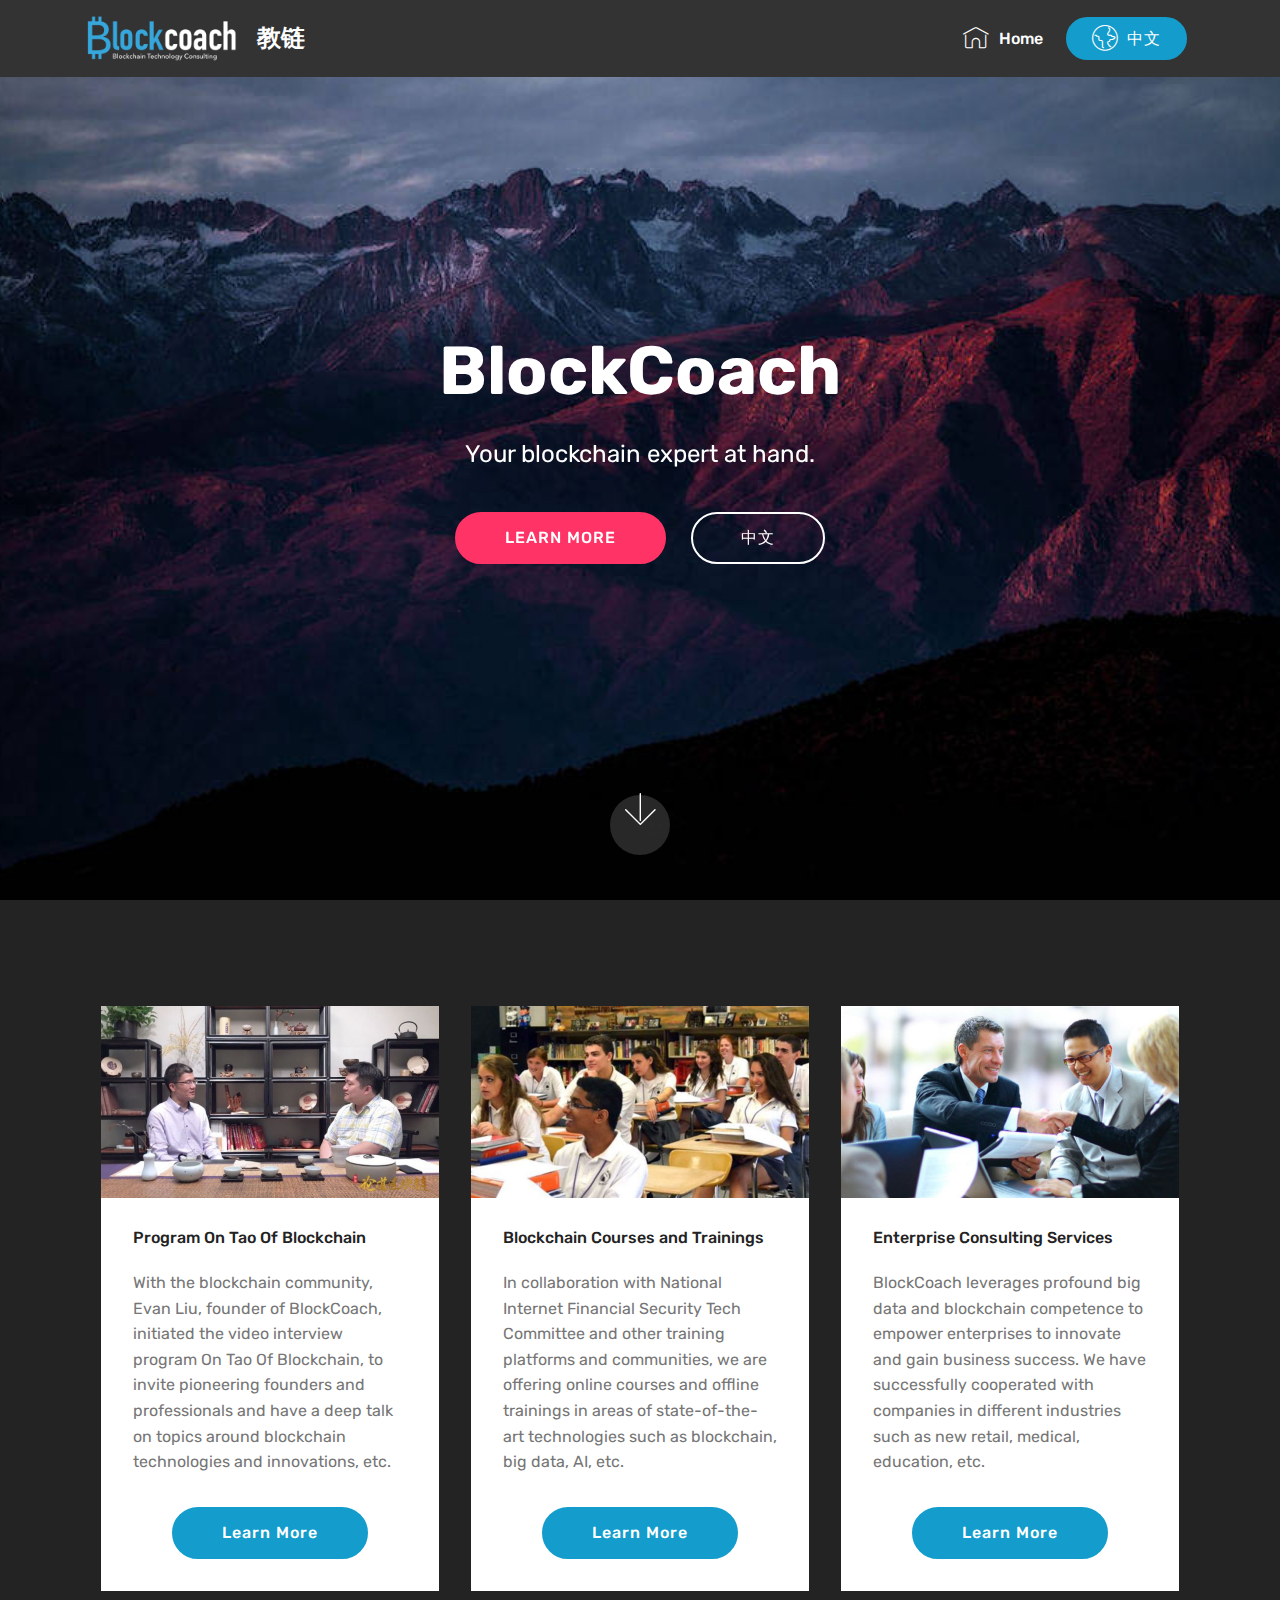
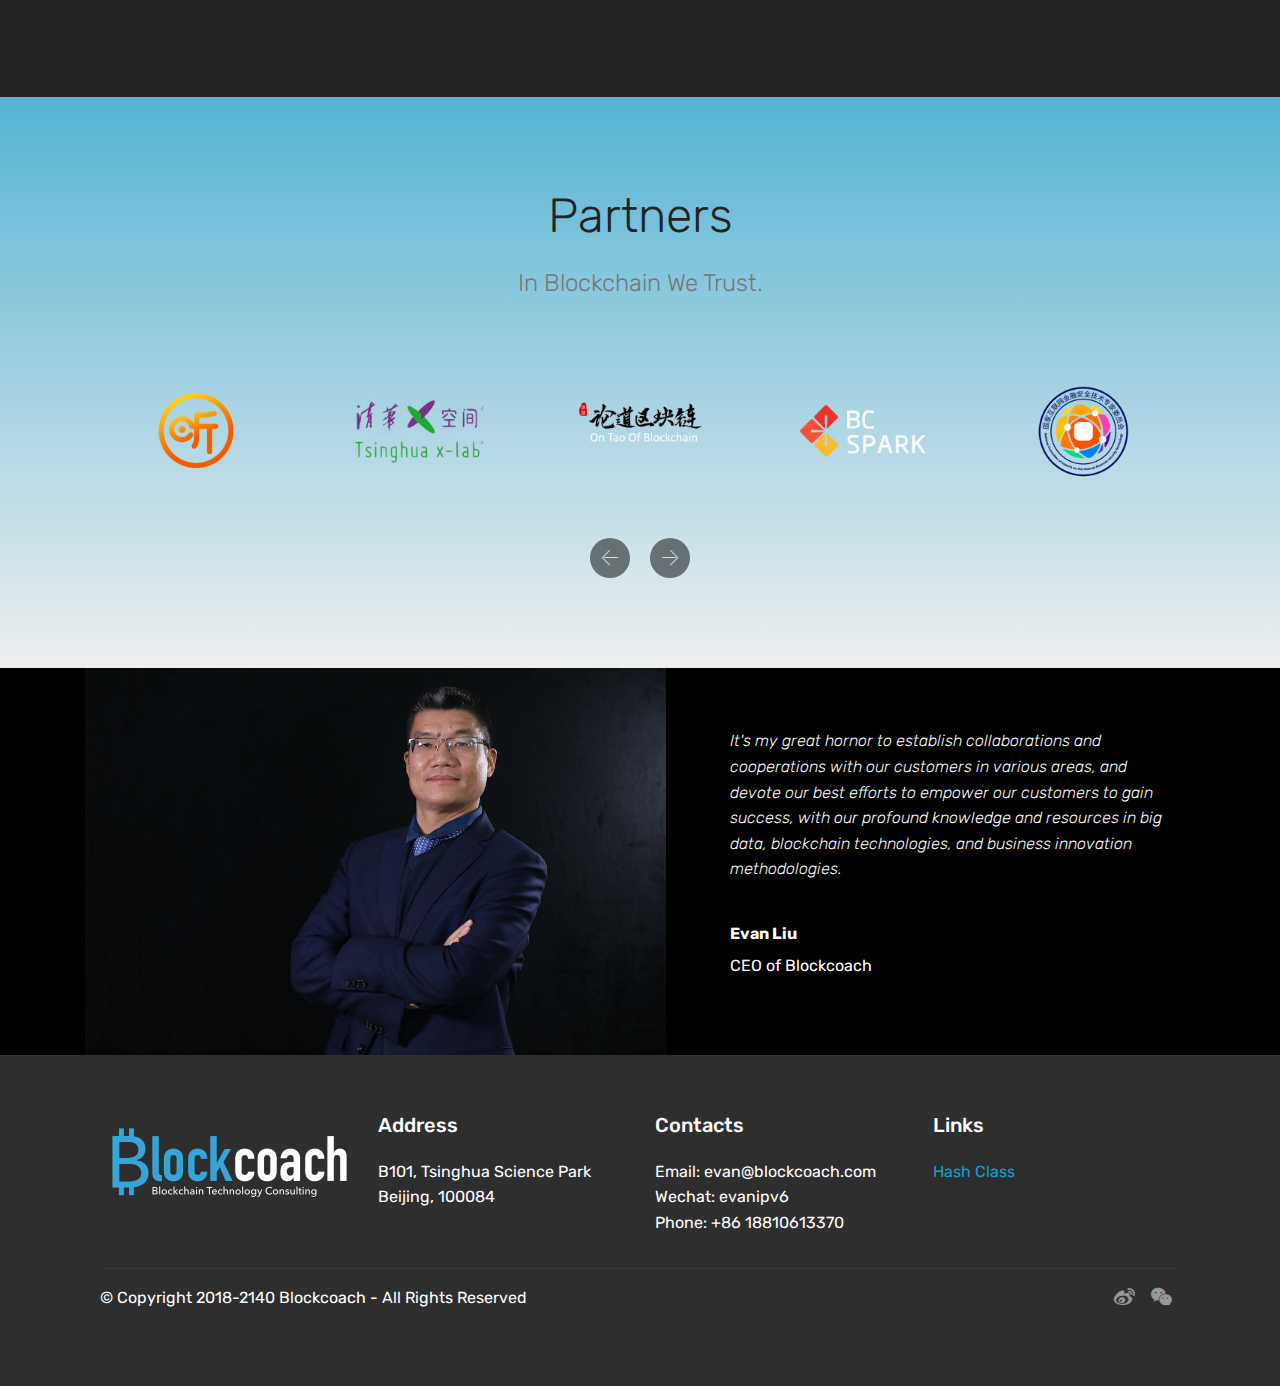
==== commit e2c1d4d1: "fix copyrights" ====
--- a/index.html
+++ b/index.html
@@ -58,7 +58,7 @@
     </nav>
 </section>
 
-<section class="engine"><a href="https://mobirise.info/j">website templates</a></section><section class="cid-qTkA127IK8 mbr-fullscreen mbr-parallax-background" id="header2-1">
+<section class="engine"><a href="https://mobirise.info/l">free site templates</a></section><section class="cid-qTkA127IK8 mbr-fullscreen mbr-parallax-background" id="header2-1">
 
     
 
@@ -237,7 +237,7 @@
                     <p class="mbr-author-name pt-4 mb-2 mbr-fonts-style display-7">
                        Evan Liu</p>
                     <p class="mbr-author-desc mbr-fonts-style display-7">
-                       CEO</p>
+                       CEO of Blockcoach</p>
             </div>
         </div>
     </div>
@@ -288,7 +288,7 @@
             <div class="media-container-row mbr-white">
                 <div class="col-sm-6 copyright">
                     <p class="mbr-text mbr-fonts-style display-7">
-                        © Copyright 2018 Blockchain Coach - All Rights Reserved
+                        © Copyright 2018-2140 Blockcoach - All Rights Reserved
                     </p>
                 </div>
                 <div class="col-md-6">
--- a/assets/mobirise/css/mbr-additional.css
+++ b/assets/mobirise/css/mbr-additional.css
@@ -2719,6 +2719,11 @@
     width: 100% !important;
   }
 }
+.cid-rLGyb94ZSB {
+  padding-top: 30px;
+  padding-bottom: 30px;
+  background-color: #2e2e2e;
+}
 .cid-rkFInvkvGB {
   background-image: url("../../../assets/images/background4.jpg");
 }
@@ -3343,3 +3348,8 @@
   font-size: 96px;
   color: #149dcc;
 }
+.cid-rLGxz05Lns {
+  padding-top: 30px;
+  padding-bottom: 30px;
+  background-color: #2e2e2e;
+}
--- a/assets/mobirise/css/mbr-additional.css
+++ b/assets/mobirise/css/mbr-additional.css
@@ -2719,6 +2719,11 @@
     width: 100% !important;
   }
 }
+.cid-rLGyb94ZSB {
+  padding-top: 30px;
+  padding-bottom: 30px;
+  background-color: #2e2e2e;
+}
 .cid-rkFInvkvGB {
   background-image: url("../../../assets/images/background4.jpg");
 }
@@ -3343,3 +3348,8 @@
   font-size: 96px;
   color: #149dcc;
 }
+.cid-rLGxz05Lns {
+  padding-top: 30px;
+  padding-bottom: 30px;
+  background-color: #2e2e2e;
+}
